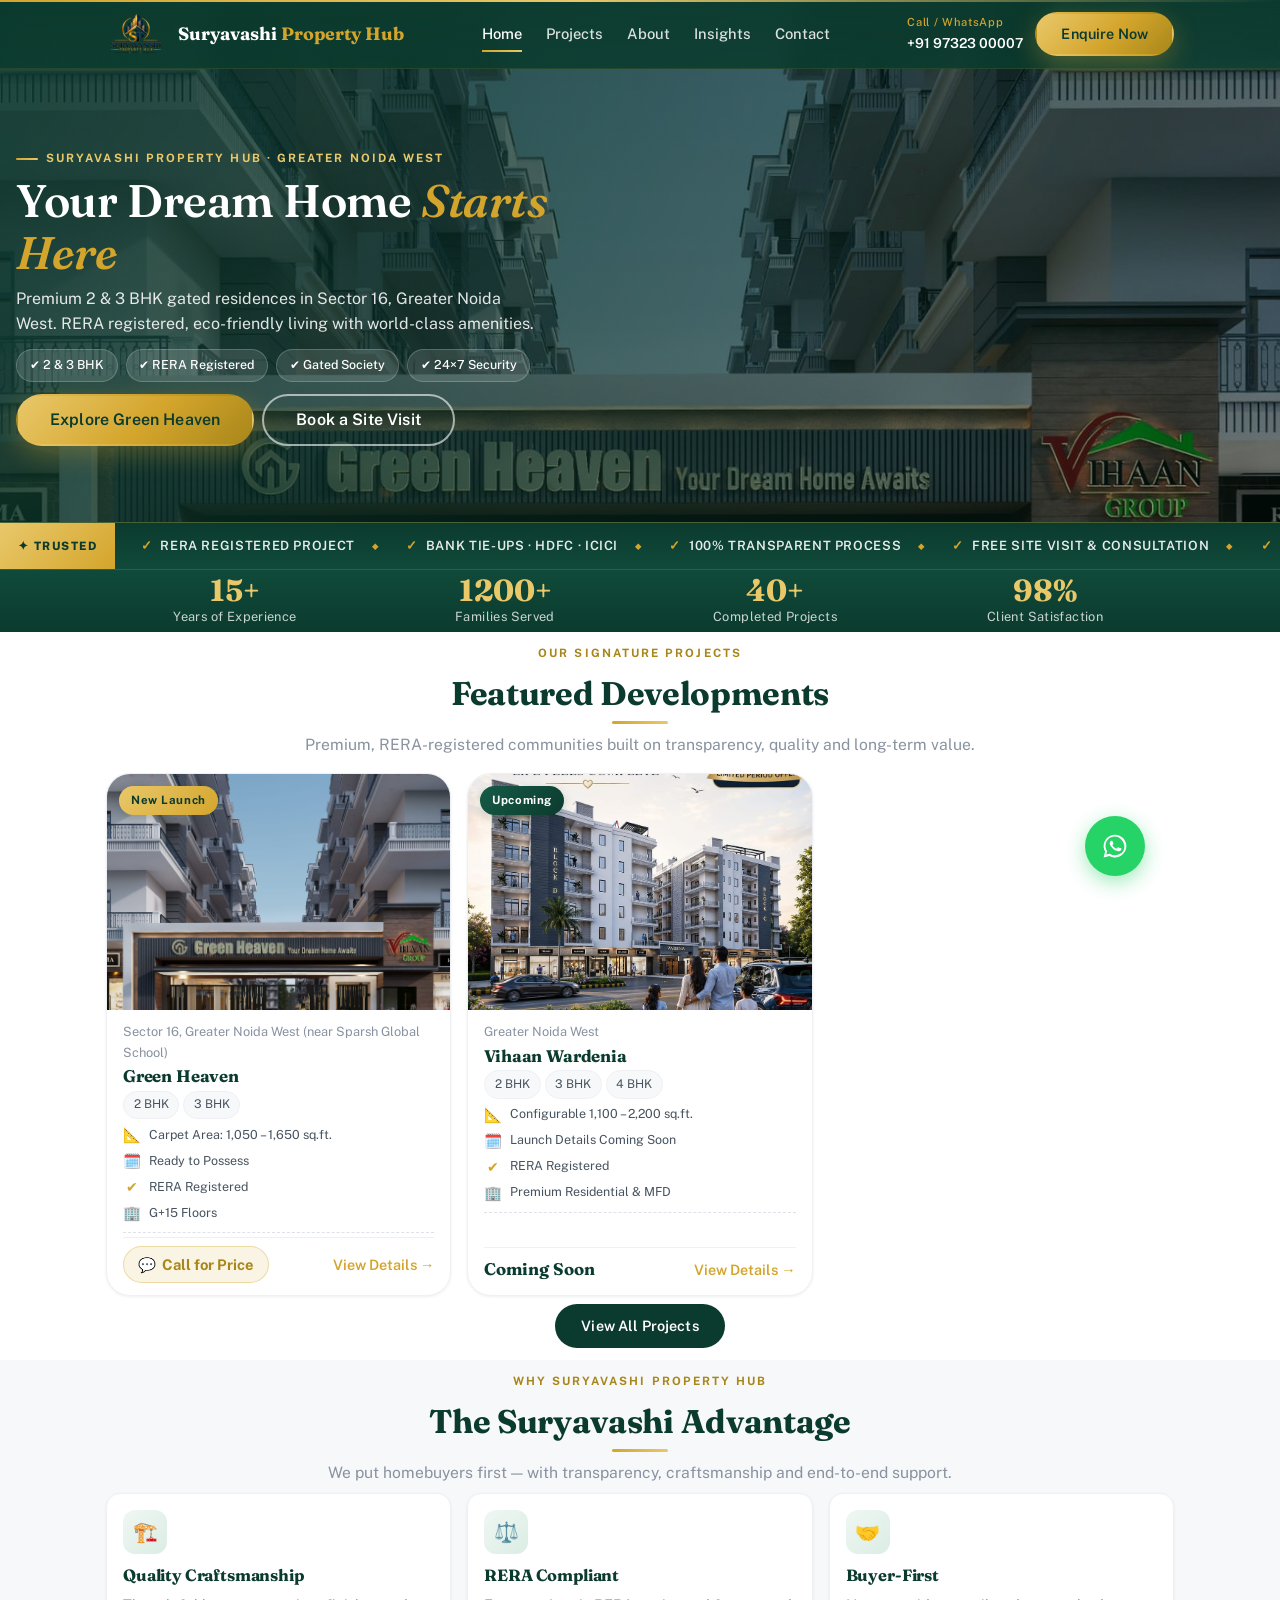
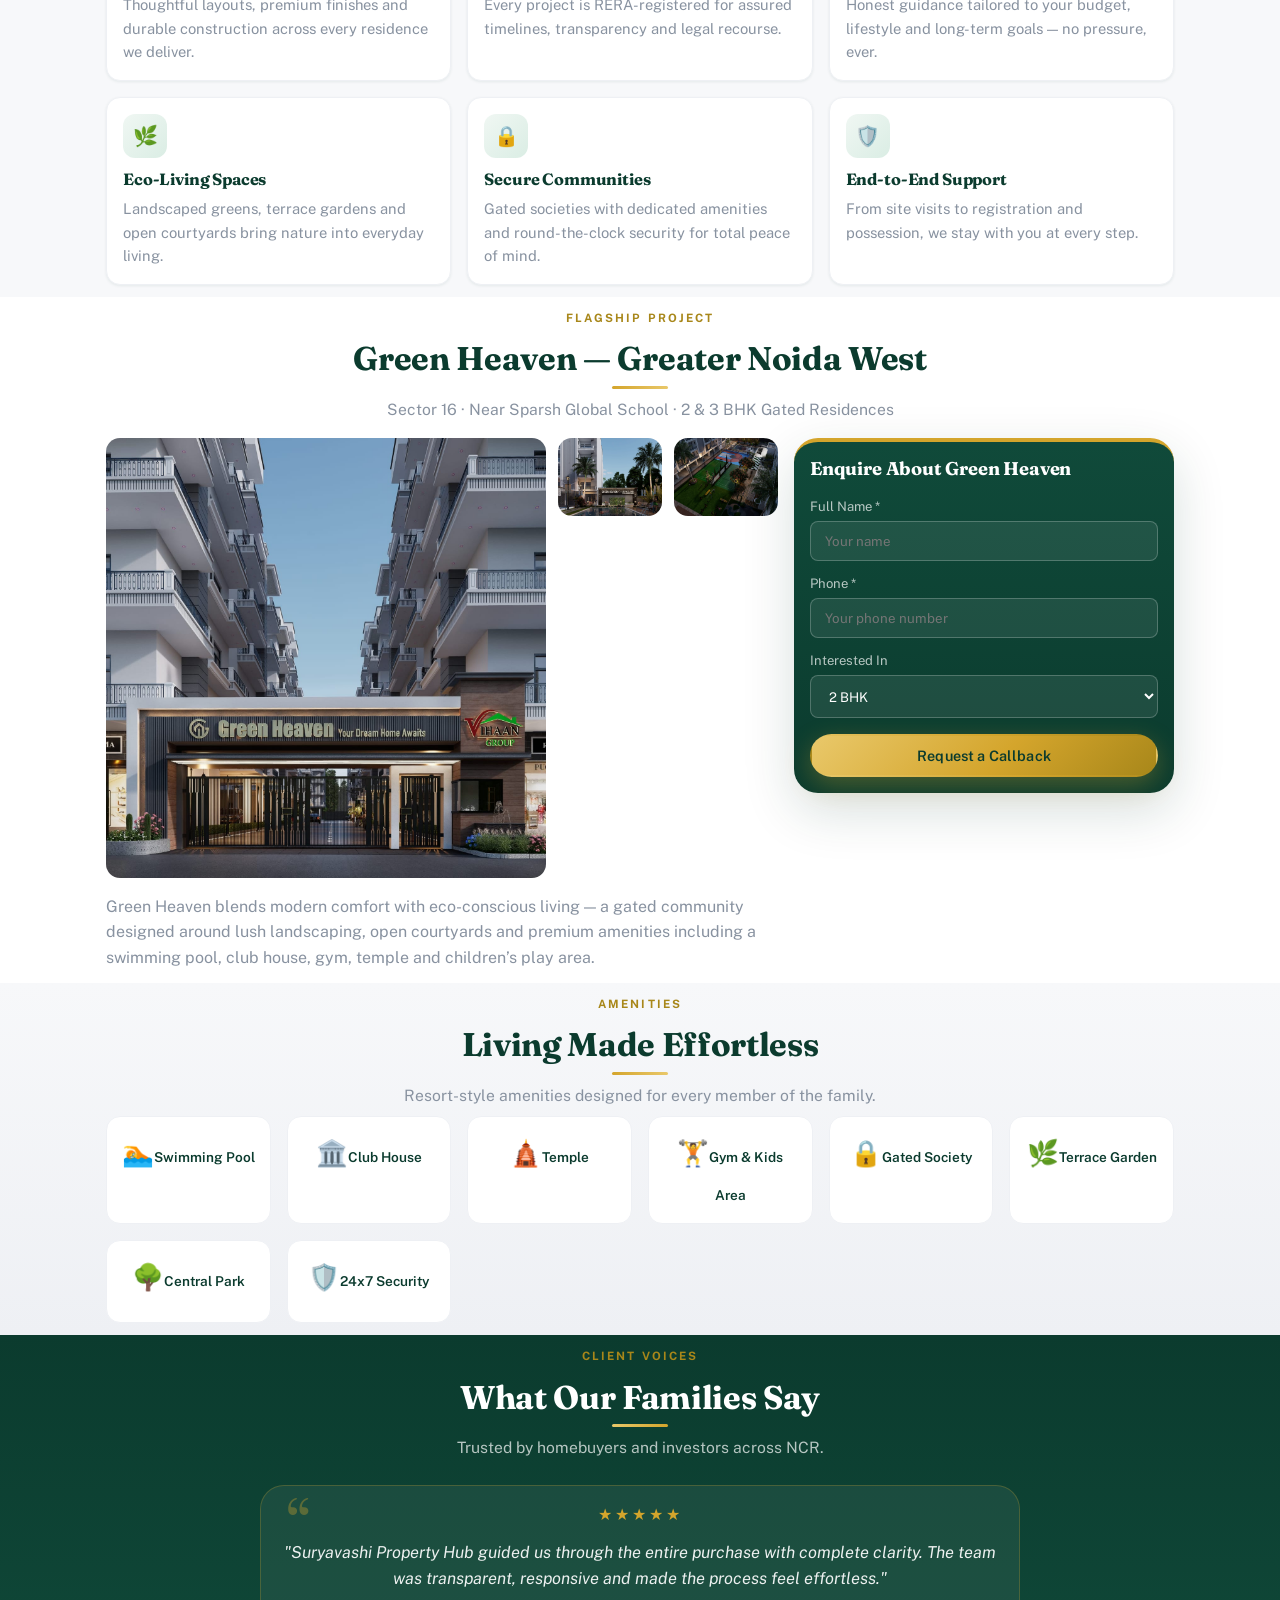
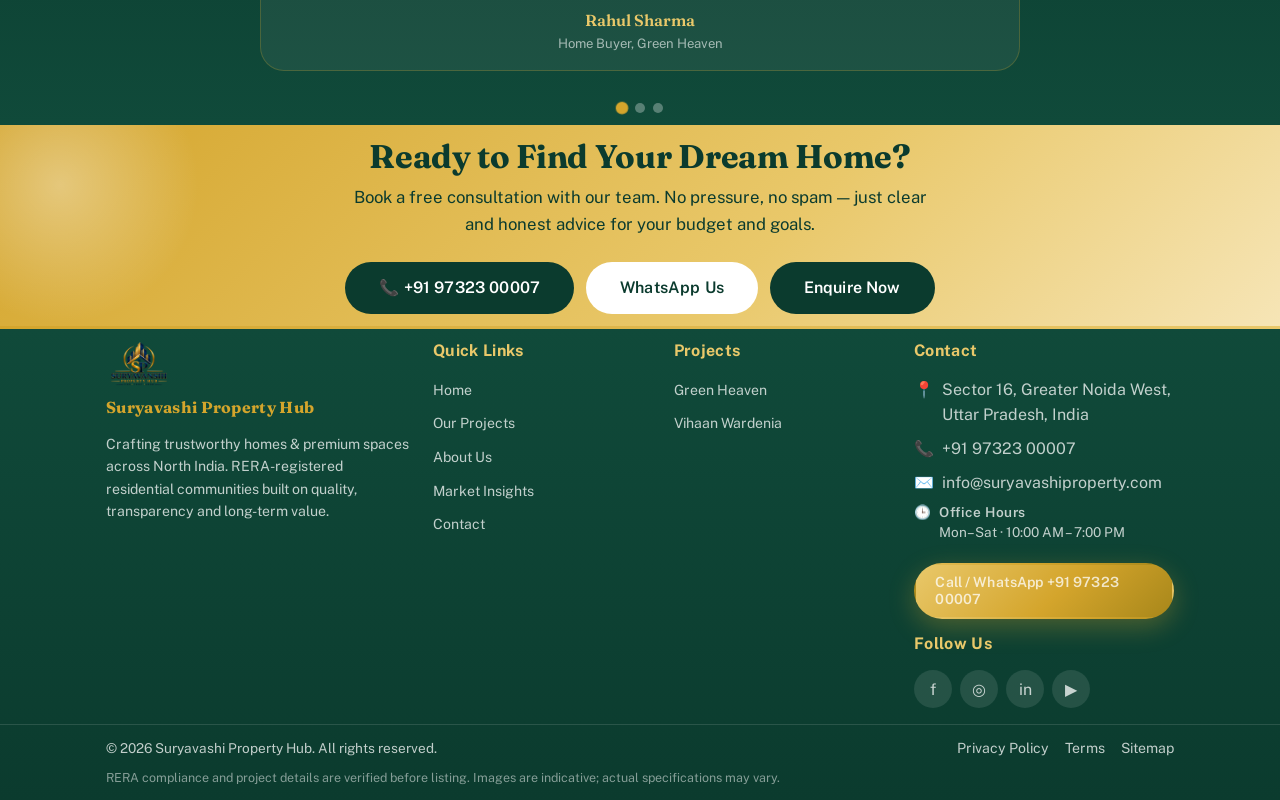
==== index.html @ e03b04a1 "Fix malformed nav/footer hrefs missing closing quotes that collapsed homepage layout (v=30)" ====
<!DOCTYPE html>
<html lang="en">
<head>
  <script>document.documentElement.classList.add("js");</script>
  <meta charset="UTF-8">
  <meta name="viewport" content="width=device-width, initial-scale=1.0">
  <title>Suryavashi Property Hub — Trusted Real Estate Developer | Green Heaven, Greater Noida West</title>
  <meta name="description" content="Suryavashi Property Hub is a trusted real estate developer crafting premium residential communities like Green Heaven in Sector 16, Greater Noida West. RERA registered, gated societies, 2 & 3 BHK homes.">
  <meta property="og:title" content="Suryavashi Property Hub — Trusted Real Estate Developer">
  <meta property="og:description" content="Crafting trustworthy homes & premium spaces. Discover Green Heaven in Greater Noida West.">
  <meta property="og:image" content="images/projects/green-heaven-1.jpg">
  <meta property="og:type" content="website">
  <link rel="preconnect" href="https://fonts.googleapis.com">
  <link rel="preconnect" href="https://fonts.gstatic.com" crossorigin>
  <link href="https://fonts.googleapis.com/css2?family=Fraunces:opsz,wght@9..144,500;9..144,600;9..144,700&family=Public+Sans:wght@400;500;600;700;800&display=swap" rel="stylesheet">
  <link rel="stylesheet" href="css/style.css?v=30">
  <link rel="icon" type="image/png" href="images/vihaan-logo.png?v=30">
  <script type="application/ld+json">
  {
    "@context": "https://schema.org",
    "@type": "RealEstateAgent",
    "name": "Suryavashi Property Hub",
    "url": "https://abdullahalhassan1800-glitch.github.io/suryavashi-property-hub/",
    "logo": "https://abdullahalhassan1800-glitch.github.io/suryavashi-property-hub/images/vihaan-logo.png?v=30",
    "telephone": "+91 97323 00007",
    "email": "info@suryavashiproperty.com",
    "address": {
      "@type": "PostalAddress",
      "streetAddress": "Sector 16, Greater Noida West",
      "addressLocality": "Greater Noida",
      "addressRegion": "Uttar Pradesh",
      "postalCode": "201308",
      "addressCountry": "IN"
    },
    "areaServed": "NCR",
    "description": "Suryavashi Property Hub is a RERA-registered real estate developer crafting premium residential and commercial spaces across Greater Noida West and NCR.",
    "sameAs": []
  }
  </script>
</head>
<body>

  <!-- ===== NAVBAR ===== -->
  <header class="nav" id="nav">
    <div class="container nav-inner">
      <a href="./" class="nav-logo">
        <img src="images/vihaan-logo.png?v=30" alt="Suryavashi Property Hub logo">
        <span class="logo-text">Suryavashi <span>Property Hub</span></span>
      </a>
      <nav class="nav-links">
        <a href="./" class="active">Home</a>
        <a href="projects/">Projects</a>
        <a href="about/">About</a>
        <a href="blog/">Insights</a>
        <a href="contact/">Contact</a>
      </nav>
      <div class="nav-cta">
        <a class="nav-tel" href="tel:+919732300007"><span>Call / WhatsApp</span>+91 97323 00007</a>
        <a class="btn btn-gold" href="contact/">Enquire Now</a>
      </div>
      <button class="hamburger" aria-label="Open menu">☰</button>
    </div>
    <div class="mobile-menu container">
<a href="./">Home</a>
      <a href="projects/">Projects</a>
      <a href="about/">About</a>
      <a href="blog/">Insights</a>
      <a href="contact/">Contact</a>
      <a class="btn btn-gold" href="contact/">Enquire Now</a>
    </div>
  </header>

  <!-- ===== HERO ===== -->
  <section class="hero">
    <div class="hero-media">
      <video id="heroVideo" muted loop playsinline preload="none" poster="images/projects/green-heaven-1.jpg">
        <source src="images/projects/green-heaven-video.mp4" type="video/mp4">
      </video>
    </div>
    <div class="hero-overlay"></div>
    <div class="container hero-content">
      <span class="eyebrow">Suryavashi Property Hub · Greater Noida West</span>
      <h1>Your Dream Home <span class="gold">Starts Here</span></h1>
      <p>Premium 2 &amp; 3 BHK gated residences in Sector 16, Greater Noida West. RERA registered, eco-friendly living with world-class amenities.</p>
      <div class="hero-badges">
        <span class="hero-badge">✔ 2 & 3 BHK</span>
        <span class="hero-badge">✔ RERA Registered</span>
        <span class="hero-badge">✔ Gated Society</span>
        <span class="hero-badge">✔ 24×7 Security</span>
      </div>
      <div class="hero-actions">
        <a class="btn btn-gold btn-lg" href="project-detail/?id=green-heaven">Explore Green Heaven</a>
        <a class="btn btn-outline-light btn-lg" href="contact/">Book a Site Visit</a>
      </div>
    </div>
  </section>

  <!-- ===== TRUST BADGE RUNNING LINE ===== -->
  <div id="trustTicker" class="trust-ticker"></div>

  <!-- ===== STATS ===== -->
  <section class="stats">
    <div class="container">
      <div class="stats-grid">
        <div><div class="stat-num" data-count="15" data-suffix="+">0</div><div class="stat-label">Years of Experience</div></div>
        <div><div class="stat-num" data-count="1200" data-suffix="+">0</div><div class="stat-label">Families Served</div></div>
        <div><div class="stat-num" data-count="40" data-suffix="+">0</div><div class="stat-label">Completed Projects</div></div>
        <div><div class="stat-num" data-count="98" data-suffix="%">0</div><div class="stat-label">Client Satisfaction</div></div>
      </div>
    </div>
  </section>

  <!-- ===== FEATURED PROJECTS ===== -->
  <section class="section-featured">
    <div class="container">
      <div class="section-head">
        <span class="eyebrow">Our Signature Projects</span>
        <h2>Featured Developments</h2>
        <p>Premium, RERA-registered communities built on transparency, quality and long-term value.</p>
      </div>
      <div id="projGridFeatured" class="proj-grid"></div>
      <div class="text-center mt-3">
        <a class="btn btn-navy" href="projects/">View All Projects</a>
      </div>
    </div>
  </section>

  <!-- ===== WHY CHOOSE US ===== -->
  <section class="features">
    <div class="container">
      <div class="section-head">
        <span class="eyebrow">Why Suryavashi Property Hub</span>
        <h2>The Suryavashi Advantage</h2>
        <p>We put homebuyers first — with transparency, craftsmanship and end-to-end support.</p>
      </div>
      <div class="feature-grid">
        <div class="feature-card reveal">
          <div class="feature-icon">🏗️</div>
          <h4>Quality Craftsmanship</h4>
          <p>Thoughtful layouts, premium finishes and durable construction across every residence we deliver.</p>
        </div>
        <div class="feature-card reveal">
          <div class="feature-icon">⚖️</div>
          <h4>RERA Compliant</h4>
          <p>Every project is RERA-registered for assured timelines, transparency and legal recourse.</p>
        </div>
        <div class="feature-card reveal">
          <div class="feature-icon">🤝</div>
          <h4>Buyer-First</h4>
          <p>Honest guidance tailored to your budget, lifestyle and long-term goals — no pressure, ever.</p>
        </div>
        <div class="feature-card reveal">
          <div class="feature-icon">🌿</div>
          <h4>Eco-Living Spaces</h4>
          <p>Landscaped greens, terrace gardens and open courtyards bring nature into everyday living.</p>
        </div>
        <div class="feature-card reveal">
          <div class="feature-icon">🔒</div>
          <h4>Secure Communities</h4>
          <p>Gated societies with dedicated amenities and round-the-clock security for total peace of mind.</p>
        </div>
        <div class="feature-card reveal">
          <div class="feature-icon">🛡️</div>
          <h4>End-to-End Support</h4>
          <p>From site visits to registration and possession, we stay with you at every step.</p>
        </div>
      </div>
    </div>
  </section>

  <!-- ===== FEATURED PROJECT SPOTLIGHT (Green Heaven) ===== -->
  <section>
    <div class="container">
      <div class="section-head">
        <span class="eyebrow">Flagship Project</span>
        <h2>Green Heaven — Greater Noida West</h2>
        <p>Sector 16 · Near Sparsh Global School · 2 &amp; 3 BHK Gated Residences</p>
      </div>
      <div class="pd-layout">
        <div>
          <div id="ghSpotlight" class="pd-gallery" style="margin-bottom: var(--sp-4);">
            <div class="pd-main"><img id="ghMain" src="images/projects/green-heaven-1.jpg" alt="Green Heaven exterior"></div>
            <div class="pd-thumbs">
              <div class="pd-thumb"><img src="images/projects/green-heaven-2.jpg" alt="Green Heaven view 2"></div>
              <div class="pd-thumb"><img src="images/projects/green-heaven-4.jpg" alt="Green Heaven view 3"></div>
            </div>
          </div>
          <p style="color:var(--grey-500);">Green Heaven blends modern comfort with eco-conscious living — a gated community designed around lush landscaping, open courtyards and premium amenities including a swimming pool, club house, gym, temple and children’s play area.</p>
        </div>
        <aside class="sidebar">
          <div class="enq-card">
            <h3>Enquire About Green Heaven</h3>
            <form id="enqForm" data-wa="1">
              <label>Full Name *</label>
              <input id="enqName" type="text" placeholder="Your name" required>
              <label>Phone *</label>
              <input id="enqPhone" type="tel" placeholder="Your phone number" required>
              <label>Interested In</label>
              <select>
                <option>2 BHK</option>
                <option>3 BHK</option>
                <option>General Enquiry</option>
              </select>
              <div id="enqMsg" class="form-msg"></div>
              <button class="btn btn-gold" type="submit">Request a Callback</button>
            </form>
          </div>
        </aside>
      </div>
    </div>
  </section>

  <!-- ===== AMENITIES STRIP ===== -->
  <section class="bg-grey">
    <div class="container">
      <div class="section-head">
        <span class="eyebrow">Amenities</span>
        <h2>Living Made Effortless</h2>
        <p>Resort-style amenities designed for every member of the family.</p>
      </div>
      <div id="homeAmenities" class="amenity-grid"></div>
    </div>
  </section>

  <!-- ===== TESTIMONIALS ===== -->
  <section class="testimonials">
    <div class="container">
      <div class="section-head">
        <span class="eyebrow">Client Voices</span>
        <h2>What Our Families Say</h2>
        <p>Trusted by homebuyers and investors across NCR.</p>
      </div>
      <div class="t-track">
        <div class="t-slide" id="tTrack"></div>
      </div>
      <div class="t-nav" id="tDots"></div>
    </div>
  </section>

  <!-- ===== CTA BAND ===== -->
  <section class="cta-band">
    <div class="container">
      <h2>Ready to Find Your Dream Home?</h2>
      <p>Book a free consultation with our team. No pressure, no spam — just clear and honest advice for your budget and goals.</p>
      <div class="cta-actions">
        <a class="btn btn-navy-cta btn-lg" href="tel:+919732300007">📞 +91 97323 00007</a>
        <a class="btn btn-white-cta btn-lg" href="https://wa.me/919732300007" target="_blank" rel="noopener">WhatsApp Us</a>
        <a class="btn btn-navy-cta btn-lg" href="contact/">Enquire Now</a>
      </div>
    </div>
  </section>

  <!-- ===== FOOTER ===== -->
  <footer class="footer">
    <div class="container footer-grid">
      <div class="footer-about">
        <div class="footer-logo"><img src="images/vihaan-logo.png?v=30" alt="Suryavashi Property Hub logo"></div>
        <h4 style="color:var(--gold); font-family:var(--font-serif);">Suryavashi Property Hub</h4>
        <p>Crafting trustworthy homes &amp; premium spaces across North India. RERA-registered residential communities built on quality, transparency and long-term value.</p>
      </div>
      <div>
        <h4>Quick Links</h4>
        <ul>
          <li><a href="./">Home</a></li>
          <li><a href="projects/">Our Projects</a></li>
          <li><a href="about/">About Us</a></li>
          <li><a href="blog/">Market Insights</a></li>
          <li><a href="contact/">Contact</a></li>
        </ul>
      </div>
      <div>
        <h4>Projects</h4>
        <ul>
          <li><a href="project-detail/?id=green-heaven">Green Heaven</a></li>
          <li><a href="project-detail/?id=vihaan-wardenia">Vihaan Wardenia</a></li>
        </ul>
      </div>
      <div>
        <h4>Contact</h4>
        <ul class="footer-contact">
          <li><span class="ic">📍</span> <span>Sector 16, Greater Noida West, Uttar Pradesh, India</span></li>
          <li><span class="ic">📞</span> <span>+91 97323 00007</span></li>
          <li><span class="ic">✉️</span> <span>info@suryavashiproperty.com</span></li>
          <li class="footer-hours"><span class="ic">🕒</span> <span><strong>Office Hours</strong>Mon–Sat · 10:00 AM – 7:00 PM</span></li>
        </ul>
        <a class="btn btn-gold ft-call" href="tel:+919732300007">Call / WhatsApp +91 97323 00007</a>
        <h4 class="footer-follow">Follow Us</h4>
        <div class="socials">
          <a href="#" aria-label="Facebook">f</a>
          <a href="#" aria-label="Instagram">◎</a>
          <a href="#" aria-label="LinkedIn">in</a>
          <a href="#" aria-label="YouTube">▶</a>
        </div>
      </div>
    </div>
    <div class="footer-bottom">
      <div class="container footer-bottom-inner">
        <span>© 2026 Suryavashi Property Hub. All rights reserved.</span>
        <div class="footer-bottom-links">
          <a href="#">Privacy Policy</a>
          <a href="#">Terms</a>
          <a href="#">Sitemap</a>
        </div>
      </div>
      <div class="container footer-rera">RERA compliance and project details are verified before listing. Images are indicative; actual specifications may vary.</div>
    </div>
  </footer>

  <!-- Lightbox -->
  <div class="lightbox" id="lightbox"></div>

  <script src="js/data.js?v=30"></script>
  <script>
    /* Render amenities on home */
    (function () {
      var wrap = document.getElementById("homeAmenities");
      if (wrap) {
        var h = "";
        VIHAAN.amenities.forEach(function (a) {
          h += '<div class="amenity"><div class="ic">' + a.icon + '</div><span>' + a.name + "</span></div>";
        });
        wrap.innerHTML = h;
      }
      /* Testimonials */
      var track = document.getElementById("tTrack");
      var dots = document.getElementById("tDots");
      if (track && dots) {
        var t = "";
        VIHAAN.testimonials.forEach(function (x) {
          t += '<div class="t-card"><div class="t-inner"><div class="t-stars">★★★★★</div><blockquote>"' + x.quote + '"</blockquote><div class="t-author">' + x.author + '</div><div class="t-role">' + x.role + "</div></div></div>";
        });
        track.innerHTML = t;
        var d = "";
        VIHAAN.testimonials.forEach(function (_, i) {
          d += '<button class="t-dot' + (i === 0 ? " active" : "") + '" aria-label="Testimonial ' + (i + 1) + '"></button>';
        });
        dots.innerHTML = d;
      }
      /* Green Heaven spotlight thumbnails -> swap main */
      (function () {
        var main = document.getElementById("ghMain");
        var thumbs = document.querySelectorAll("#ghSpotlight .pd-thumb");
        thumbs.forEach(function (th, i) {
          th.addEventListener("click", function () {
            main.src = "images/projects/green-heaven-" + [2,4][i] + ".jpg";
          });
        });
      })();
    })();
  </script>
  <script src="js/main.js?v=30"></script>
</body>
</html>
---- css/style.css ----
/* ==========================================================================
   VIHAAN GROUP — Luxury Real Estate Website
   Design System: Gold #D4A52C / Deep Emerald #0B3B2E / White #FFFFFF
   ========================================================================== */

:root {
  /* Brand colors */
  --gold: #D4A52C;
  --gold-dark: #a8871a;
  --gold-light: #e9c86a;
  --gold-soft: #f6e5b6;
  --navy: #0B3B2E;
  --navy-800: #104A3A;
  --navy-700: #165B47;
  --navy-600: #1D6D55;
  --navy-100: #DAEDE4;
  --navy-50: #F0F7F3;
  --white: #FFFFFF;
  --grey-50: #f7f8fa;
  --grey-100: #eef0f4;
  --grey-200: #dde1e8;
  --grey-500: #8892a0;
  --grey-700: #46535f;
  --text: #19241F;

  /* Typography */
  --font-serif: "Fraunces", "Playfair Display", Georgia, serif;
  --font-sans: "Public Sans", -apple-system, BlinkMacSystemFont, "Segoe UI", sans-serif;

  /* Spacing */
  --sp-1: 0.25rem;
  --sp-2: 0.5rem;
  --sp-3: 0.75rem;
  --sp-4: 1rem;
  --sp-5: 1.5rem;
  --sp-6: 2rem;
  --sp-7: 3rem;
  --sp-8: 4rem;
  --sp-9: 6rem;

  /* Effects */
  --shadow-sm: 0 1px 3px rgba(11, 59, 46, 0.08);
  --shadow-md: 0 8px 28px rgba(11, 59, 46, 0.10);
  --shadow-lg: 0 18px 52px rgba(11, 59, 46, 0.16);
  --shadow-gold: 0 8px 26px rgba(212, 165, 44, 0.32);
  --radius: 14px;
  --radius-lg: 24px;
  --maxw: 1100px;

  --nav-h: 68px;
}

/* ============================ RESET ============================ */
*, *::before, *::after { box-sizing: border-box; margin: 0; padding: 0; }
html { scroll-behavior: smooth; -webkit-text-size-adjust: 100%; }body {
  font-family: var(--font-sans);
  color: var(--text);
  background: var(--white);
  line-height: 1.6;
  overflow-x: hidden;
}
img { max-width: 100%; display: block; }
a { color: inherit; text-decoration: none; }
ul { list-style: none; }
button { font-family: inherit; cursor: pointer; }

/* Page-load fade: soft cinematic entrance */
@keyframes pageFade { from { opacity: 0; } to { opacity: 1; } }
body { animation: pageFade 0.6s ease both; }
@media (prefers-reduced-motion: reduce) { body { animation: none; } }

.container { width: 100%; max-width: var(--maxw); margin-inline: auto; padding-inline: var(--sp-4); }
section { padding-block: var(--sp-3); }

h1, h2, h3, h4 {
  font-family: var(--font-serif);
  color: var(--navy);
  line-height: 1.18;
  font-weight: 700;
  letter-spacing: -0.01em;
}
h1 { font-size: clamp(1.9rem, 4.2vw, 2.8rem); }
h2 { font-size: clamp(1.45rem, 3vw, 2.05rem); }
h3 { font-size: 1.15rem; }
h4 { font-size: 1.02rem; }

.eyebrow {
  display: inline-block;
  color: var(--gold-dark);
  font-size: 0.72rem;
  font-weight: 700;
  letter-spacing: 0.18em;
  text-transform: uppercase;
  margin-bottom: var(--sp-3);
  position: relative;
}
.eyebrow::before {
  content: "";
  display: inline-block;
  width: 22px; height: 2px;
  background: linear-gradient(90deg, var(--gold), var(--gold-light));
  margin-right: 8px; vertical-align: middle;
  border-radius: 2px;
}
.section-head { text-align: center; max-width: 720px; margin: 0 auto var(--sp-2); }
.section-head .eyebrow { display: block; padding: 0; }
.section-head .eyebrow::before { display: none; }
.section-head h2 { position: relative; display: block; }
.section-head h2::after {
  content: "";
  display: block; width: 56px; height: 3px; margin: 8px auto 0;
  background: linear-gradient(90deg, var(--gold), var(--gold-light));
  border-radius: 3px;
}
.section-head p { color: var(--grey-500); margin-top: var(--sp-2); font-size: 0.98rem; }

/* ============================ BUTTONS ============================ */
.btn {
  display: inline-flex;
  align-items: center;
  justify-content: center;
  gap: var(--sp-2);
  padding: 0.7rem 1.5rem;
  border-radius: 999px;
  font-weight: 600;
  font-size: 0.9rem;
  border: 2px solid transparent;
  transition: all 0.3s cubic-bezier(0.22, 1, 0.36, 1);
  line-height: 1.2;
  letter-spacing: 0.01em;
}
.btn-gold {
  background: linear-gradient(135deg, var(--gold-light) 0%, var(--gold) 55%, var(--gold-dark) 100%);
  color: var(--navy);
  box-shadow: var(--shadow-gold);
}
.btn-gold:hover { filter: brightness(1.04); transform: translateY(-2px); box-shadow: 0 12px 30px rgba(212, 165, 44, 0.42); }
.btn-navy { background: var(--navy); color: var(--white); }
.btn-navy:hover { background: var(--navy-700); transform: translateY(-2px); }
.btn-outline { background: transparent; color: var(--navy); border-color: var(--navy); }
.btn-outline:hover { background: var(--navy); color: var(--white); }
.btn-outline-light { background: transparent; color: var(--white); border-color: rgba(255,255,255,0.6); }
.btn-outline-light:hover { background: var(--white); color: var(--navy); }
.btn-lg { padding: 0.9rem 2rem; font-size: 1rem; }

/* ============================ NAVBAR ============================ */
.nav {
  position: fixed;
  top: 0; left: 0; right: 0;
  z-index: 100;
  background: linear-gradient(180deg, rgba(11, 59, 46, 0.94) 0%, rgba(11, 59, 46, 0.88) 100%);
  backdrop-filter: blur(12px);
  border-bottom: 1px solid rgba(212, 165, 44, 0.12);
  transition: box-shadow 0.3s, background 0.3s;
}
.nav.scrolled { box-shadow: var(--shadow-md); background: rgba(11, 59, 46, 0.97); border-bottom-color: rgba(212, 165, 44, 0.25); }
.nav::before {
  content: ""; position: absolute; top: 0; left: 0; right: 0; height: 2px; z-index: 1;
  background: linear-gradient(90deg, var(--gold) 0%, var(--gold-light) 45%, rgba(212, 165, 44, 0) 100%);
}
.nav.scrolled .nav-inner { height: 60px; }
.nav.scrolled .nav-logo img { height: 33px; }
.nav-inner {
  height: var(--nav-h);
  display: flex;
  align-items: center;
  justify-content: space-between;
  gap: var(--sp-4);
  transition: height 0.3s ease;
}
.nav-logo { display: flex; align-items: center; gap: var(--sp-3); }
.nav-logo img { height: 40px; width: auto; transition: height 0.3s ease; }
.nav-logo .logo-text { color: var(--white); font-family: var(--font-serif); font-size: 1.12rem; font-weight: 700; }
.nav-logo .logo-text span { color: var(--gold); }

.nav-links { display: flex; align-items: center; gap: var(--sp-5); }
.nav-links a { color: rgba(255,255,255,0.85); font-weight: 500; font-size: 0.92rem; position: relative; padding-block: 4px; }
.nav-links a::after {
  content: ""; position: absolute; left: 0; bottom: -2px; width: 0; height: 2px;
  background: linear-gradient(90deg, var(--gold), var(--gold-light)); transition: width 0.25s ease;
}
.nav-links a:hover, .nav-links a.active { color: var(--white); }
.nav-links a:hover::after, .nav-links a.active::after { width: 100%; }
.nav-cta { display: flex; align-items: center; gap: var(--sp-3); }
.nav-tel { color: var(--white); font-weight: 600; font-size: 0.86rem; }
.nav-tel span { display: block; font-size: 0.7rem; color: var(--gold); font-weight: 500; letter-spacing: 0.06em; }

.hamburger { display: none; background: none; border: none; color: var(--white); font-size: 1.6rem; line-height: 1; }
.mobile-menu {
  display: none; flex-direction: column; gap: var(--sp-2);
  background: var(--navy); padding: var(--sp-4); border-top: 1px solid rgba(255,255,255,0.1);
}
.mobile-menu a { color: var(--white); padding-block: var(--sp-3); border-bottom: 1px solid rgba(255,255,255,0.08); }
.mobile-menu.open { display: flex; animation: menuSlide 0.32s cubic-bezier(0.22, 1, 0.36, 1) both; }
@keyframes menuSlide { from { opacity: 0; transform: translateY(-10px); } to { opacity: 1; transform: none; } }

/* ============================ HERO ============================ */
.hero {
  position: relative;
  min-height: 58vh;
  display: flex;
  align-items: center;
  padding-block: calc(var(--nav-h) + var(--sp-2)) var(--sp-2);
  overflow: hidden;
  color: var(--white);
}
.hero-media { position: absolute; inset: 0; z-index: 0; }
.hero-media img, .hero-media video {
  width: 100%; height: 100%; object-fit: cover;
  animation: kenBurns 26s ease-in-out infinite alternate;
  filter: brightness(0.66) saturate(1.1) contrast(1.04);
  will-change: transform, filter;
}
@keyframes kenBurns {
  from { transform: scale(1.02) translate(0, 0); }
  to   { transform: scale(1.12) translate(1.5%, -1.5%); }
}
@media (prefers-reduced-motion: reduce) {
  .hero-media img, .hero-media video { animation: none; }
}
.hero-overlay { position: absolute; inset: 0; background: linear-gradient(112deg, rgba(11,59,46,0.78) 5%, rgba(11,59,46,0.48) 48%, rgba(11,59,46,0.16) 100%); z-index: 1; }
.hero-content { position: relative; z-index: 2; max-width: 600px; margin-inline: 0; }
.hero .eyebrow { color: var(--gold-light); margin-bottom: var(--sp-2); }
.hero h1 { color: var(--white); margin-bottom: var(--sp-2); font-size: clamp(1.9rem, 4.2vw, 2.85rem); font-weight: 600; letter-spacing: -0.01em; line-height: 1.12; }
.hero h1 .gold { color: var(--gold); font-style: italic; }

/* CDANA-style masked word reveal for the hero headline */
.hero h1 .w { display: inline-block; overflow: hidden; vertical-align: top; padding-bottom: 0.12em; margin-bottom: -0.12em; margin-right: 0.22em; }
.js.js-reveal .hero h1 .wi { display: inline-block; transform: translateY(115%); }
.js.js-reveal .hero-content.hero-in h1 .wi { animation: heroWordUp 0.7s cubic-bezier(0.22, 1, 0.36, 1) both; }
@keyframes heroWordUp { to { transform: none; } }
@media (prefers-reduced-motion: reduce) { .js.js-reveal .hero h1 .wi { transform: none; animation: none; } }
.hero p { color: rgba(255,255,255,0.88); font-size: 1rem; max-width: 520px; margin-bottom: var(--sp-3); }
.hero-badges { display: flex; flex-wrap: wrap; gap: var(--sp-2); margin-bottom: var(--sp-3); }
.hero-badge {
  display: inline-flex; align-items: center; gap: var(--sp-2);
  background: rgba(255,255,255,0.12); border: 1px solid rgba(255,255,255,0.2);
  padding: 0.35rem 0.8rem; border-radius: 999px; font-size: 0.78rem; font-weight: 500;
}
.hero-actions { display: flex; flex-wrap: wrap; gap: var(--sp-2); }

/* ============================ STATS ============================ */
.stats { background: linear-gradient(180deg, var(--navy-800) 0%, var(--navy) 100%); color: var(--white); padding-block: var(--sp-1); }
.stats-grid { display: grid; grid-template-columns: repeat(4, 1fr); gap: var(--sp-3); text-align: center; }
.stat-num { font-family: var(--font-serif); font-size: clamp(1.45rem, 2.6vw, 1.9rem); color: var(--gold-light); font-weight: 700; line-height: 1.1; }
.stat-label { color: rgba(255,255,255,0.78); margin-top: 0; font-size: 0.8rem; letter-spacing: 0.03em; }

/* ============================ TRUST TICKER ============================ */
.trust-ticker {
  background: linear-gradient(180deg, var(--navy) 0%, var(--navy-800) 100%);
  border-block: 1px solid rgba(212, 165, 44, 0.28);
  overflow: hidden;
}
.tt-strip { display: flex; align-items: stretch; height: 46px; }
.tt-label {
  display: inline-flex; align-items: center; gap: 6px;
  background: linear-gradient(135deg, var(--gold-light), var(--gold));
  color: var(--navy); font-size: 0.72rem; font-weight: 800;
  letter-spacing: 0.13em; padding: 0 1.1rem; white-space: nowrap; flex: none;
}
.tt-viewport { flex: 1; overflow: hidden; display: flex; align-items: center; }
.tt-track { display: inline-flex; width: max-content; animation: ttScroll 30s linear infinite; will-change: transform; }
.tt-group { display: inline-flex; }
@keyframes ttScroll { from { transform: translateX(0); } to { transform: translateX(-50%); } }
.trust-ticker:hover .tt-track { animation-play-state: paused; }
.tt-item {
  display: inline-flex; align-items: center; gap: 8px;
  color: rgba(255,255,255,0.9); font-size: 0.8rem; font-weight: 600;
  letter-spacing: 0.05em; text-transform: uppercase;
  padding: 0 1.6rem; white-space: nowrap; position: relative;
}
.tt-item::after {
  content: "◆"; position: absolute; right: 0.3em; color: var(--gold); font-size: 0.5rem;
}
.tt-ic { color: var(--gold); font-weight: 800; }
@media (max-width: 560px) {
  .tt-label { padding: 0 0.8rem; font-size: 0.66rem; }
  .tt-item { padding: 0 1.05rem; font-size: 0.74rem; }
}
@media (prefers-reduced-motion: reduce) {
  .trust-ticker .tt-track { animation: none; }
}

/* ============================ CARDS / PROJECT ============================ */
.proj-grid { display: grid; grid-template-columns: repeat(auto-fill, minmax(280px, 1fr)); gap: var(--sp-5); }
.proj-card {
  background: var(--white); border-radius: var(--radius-lg); overflow: hidden;
  box-shadow: var(--shadow-sm); border: 1px solid var(--grey-100);
  transition: transform 0.4s cubic-bezier(0.22, 1, 0.36, 1), box-shadow 0.4s cubic-bezier(0.22, 1, 0.36, 1), border-color 0.4s ease;
  display: flex; flex-direction: column; position: relative;
}
.proj-card::before {
  content: ""; position: absolute; top: 0; left: 0; right: 0; height: 3px; z-index: 2;
  background: linear-gradient(90deg, var(--gold), var(--gold-light));
  opacity: 0; transition: opacity 0.35s ease; transform: scaleX(0); transform-origin: left;
}
.proj-card:hover::before { opacity: 1; transform: scaleX(1); }
.proj-card:hover { transform: translateY(-10px); box-shadow: var(--shadow-lg); border-color: rgba(212, 165, 44, 0.35); }
.proj-media { position: relative; aspect-ratio: 16 / 11; overflow: hidden; }
.proj-media img { width: 100%; height: 100%; object-fit: cover; transition: transform 0.55s cubic-bezier(0.22, 1, 0.36, 1), filter 0.4s ease; }
.proj-card:hover .proj-media img { transform: scale(1.07); filter: brightness(0.84) saturate(1.05); }
.proj-media::after {
  content: ""; position: absolute; inset: 0;
  background: linear-gradient(to top, rgba(11,59,46,0.30), transparent 45%);
  opacity: 0; transition: opacity 0.3s ease;
}
.proj-card:hover .proj-media::after { opacity: 1; }
.proj-tag {
  position: absolute; top: var(--sp-3); left: var(--sp-3);
  background: linear-gradient(135deg, var(--gold-light), var(--gold)); color: var(--navy); font-size: 0.72rem; font-weight: 700;
  padding: 0.32rem 0.75rem; border-radius: 999px; letter-spacing: 0.05em; box-shadow: 0 3px 10px rgba(11,59,46,0.18);
}
.proj-tag.tag-navy { background: linear-gradient(135deg, var(--navy-700), var(--navy)); color: var(--white); }
.proj-body { padding: var(--sp-4); display: flex; flex-direction: column; flex: 1; }
.proj-loc { color: var(--grey-500); font-size: 0.8rem; margin-bottom: var(--sp-2); }
.proj-body h3 { margin-bottom: var(--sp-3); }
.proj-config { display: flex; flex-wrap: wrap; gap: var(--sp-2); margin-bottom: var(--sp-3); }
.chip { background: var(--grey-50); border: 1px solid var(--grey-100); border-radius: 999px; padding: 0.22rem 0.6rem; font-size: 0.75rem; color: var(--grey-700); }
.proj-foot { margin-top: auto; display: flex; align-items: center; justify-content: space-between; border-top: 1px solid var(--grey-100); padding-top: var(--sp-3); }
.proj-price { font-family: var(--font-serif); color: var(--navy); font-weight: 700; font-size: 1.05rem; }
.proj-price small { display: block; font-family: var(--font-sans); font-size: 0.75rem; color: var(--grey-500); font-weight: 500; }
.proj-price-call {
  display: inline-flex; align-items: center; gap: 6px;
  font-family: var(--font-sans); font-size: 0.92rem; font-weight: 700;
  color: var(--gold-dark); background: rgba(212, 165, 44, 0.12);
  border: 1px solid rgba(212, 165, 44, 0.35); border-radius: 999px;
  padding: 0.35rem 0.9rem; transition: background 0.25s, border-color 0.25s, color 0.25s;
}
.proj-price-call:hover { background: var(--gold); color: var(--navy); border-color: var(--gold); }
.proj-price-call .pd-ic { font-size: 0.9rem; min-width: auto; }
.link-arrow {
  display: inline-block; color: var(--gold); font-weight: 600; font-size: 0.9rem;
  transition: transform 0.3s cubic-bezier(0.22, 1, 0.36, 1), color 0.25s ease;
}
.link-arrow:hover { color: var(--gold-dark); }
.proj-card:hover .link-arrow, .blog-card:hover .link-arrow { transform: translateX(4px); }

/* Project card details row */
.proj-details {
  margin-bottom: var(--sp-3);
  padding-bottom: var(--sp-3);
  border-bottom: 1px dashed var(--grey-200);
  display: flex; flex-direction: column; gap: 6px;
}
.pd-item { display: flex; align-items: center; gap: var(--sp-2); font-size: 0.78rem; color: var(--grey-700); }
.pd-item .pd-ic { color: var(--gold); font-size: 0.9rem; min-width: 18px; text-align: center; }

/* ============================ FEATURES ============================ */
.features { background: var(--grey-50); }

/* Featured projects: tighten gap below the grid/button */
.section-featured { padding-block: var(--sp-3); }
.section-featured .mt-3 { margin-top: var(--sp-2); }

/* Compact project cards in the featured/home section */
.section-featured .proj-grid { gap: var(--sp-4); }
.section-featured .proj-card .proj-body { padding: var(--sp-3) var(--sp-4); }
.section-featured .proj-card .proj-body h3 { margin-bottom: var(--sp-1); font-size: 1.05rem; }
.section-featured .proj-config { margin-bottom: var(--sp-1); gap: var(--sp-1); }
.section-featured .proj-foot { padding-top: var(--sp-2); }
.section-featured .proj-loc { font-size: 0.8rem; margin-bottom: var(--sp-1); }
.section-featured .proj-details { gap: 3px; margin-bottom: var(--sp-1); padding-bottom: var(--sp-2); }
.section-featured .pd-item { font-size: 0.78rem; }
.section-featured .section-head { margin-bottom: var(--sp-4); }
.section-featured .section-head p { margin-top: var(--sp-2); }
.feature-grid { display: grid; grid-template-columns: repeat(auto-fill, minmax(280px, 1fr)); gap: var(--sp-4); }
.feature-card {
  background: var(--white); padding: var(--sp-4); border-radius: var(--radius);
  border: 1px solid var(--grey-100); box-shadow: var(--shadow-sm); position: relative;
  transition: transform 0.35s cubic-bezier(0.22, 1, 0.36, 1), box-shadow 0.35s cubic-bezier(0.22, 1, 0.36, 1);
}
.feature-card::before {
  content: ""; position: absolute; top: 0; left: 0; right: 0; height: 3px; z-index: 2;
  background: linear-gradient(90deg, var(--gold), var(--gold-light));
  opacity: 0; transform: scaleX(0); transform-origin: left; transition: opacity 0.35s ease, transform 0.4s cubic-bezier(0.22, 1, 0.36, 1);
}
.feature-card:hover::before { opacity: 1; transform: scaleX(1); }
.feature-card:hover { transform: translateY(-6px); box-shadow: var(--shadow-md); border-color: rgba(212, 165, 44, 0.3); }
.feature-icon {
  width: 44px; height: 44px; border-radius: 12px; display: flex; align-items: center; justify-content: center;
  background: linear-gradient(135deg, var(--navy-50), var(--navy-100)); color: var(--gold-dark); font-size: 1.25rem; margin-bottom: var(--sp-3);
  transition: transform 0.3s cubic-bezier(0.22, 1, 0.36, 1), background 0.3s ease;
}
.feature-card:hover .feature-icon { transform: translateY(-3px) scale(1.06); background: linear-gradient(135deg, var(--navy-100), var(--navy-200)); }
.feature-card h4 { margin-bottom: var(--sp-2); }
.feature-card p { color: var(--grey-500); font-size: 0.92rem; }

/* ============================ AMENITIES ============================ */
.amenity-grid { display: grid; grid-template-columns: repeat(auto-fit, minmax(150px, 1fr)); gap: var(--sp-4); }
.amenity {
  text-align: center; padding: var(--sp-4) var(--sp-3); background: var(--white);
  border: 1px solid var(--grey-100); border-radius: var(--radius);
  transition: border-color 0.3s ease, transform 0.35s cubic-bezier(0.22, 1, 0.36, 1), box-shadow 0.35s cubic-bezier(0.22, 1, 0.36, 1);
}
.amenity:hover { border-color: var(--gold); transform: translateY(-5px); box-shadow: var(--shadow-md); }
.amenity .ic { display: inline-block; font-size: 1.6rem; color: var(--gold); margin-bottom: var(--sp-2); transition: transform 0.3s cubic-bezier(0.22, 1, 0.36, 1); }
.amenity:hover .ic { transform: translateY(-3px) scale(1.12); }
.amenity span { font-size: 0.85rem; font-weight: 600; color: var(--navy); }

/* Amenity gallery */
.amenity-gallery { display: grid; grid-template-columns: repeat(auto-fill, minmax(240px, 1fr)); gap: var(--sp-4); }
.amenity-fig {
  margin: 0; border-radius: var(--radius); overflow: hidden; border: 1px solid var(--grey-100);
  box-shadow: var(--shadow-sm); background: var(--white);
}
.amenity-fig img { width: 100%; aspect-ratio: 4/3; object-fit: cover; cursor: zoom-in; transition: transform 0.4s ease; }
.amenity-fig:hover img { transform: scale(1.04); }
.amenity-fig figcaption { padding: var(--sp-3); font-size: 0.88rem; font-weight: 600; color: var(--navy); text-align: center; }

/* ============================ TESTIMONIALS ============================ */
.testimonials { background: linear-gradient(180deg, var(--navy) 0%, var(--navy-800) 100%); color: var(--white); }
.testimonials .section-head h2 { color: var(--white); }
.testimonials .section-head h2::after { background: linear-gradient(90deg, var(--gold-light), var(--gold)); }
.testimonials .section-head p { color: rgba(255,255,255,0.7); }
.t-track { overflow: hidden; }
.t-slide { display: flex; transition: transform 0.6s cubic-bezier(0.22, 1, 0.36, 1); }
.t-card {
  min-width: 100%; padding: var(--sp-4);
}
.t-inner {
  max-width: 760px; margin: 0 auto; text-align: center; padding: var(--sp-4);
  background: rgba(255,255,255,0.06); border: 1px solid rgba(212, 165, 44, 0.25);
  border-radius: var(--radius-lg); position: relative;
}
.t-inner::before {
  content: "“"; position: absolute; top: 6px; left: 26px;
  font-family: var(--font-serif); font-size: 4rem; color: var(--gold); opacity: 0.35; line-height: 1;
}
.t-stars { color: var(--gold); font-size: 1rem; margin-bottom: var(--sp-3); letter-spacing: 3px; }
.t-inner blockquote { font-size: 1.03rem; font-style: italic; color: rgba(255,255,255,0.92); margin-bottom: var(--sp-4); line-height: 1.6; }
.t-author { font-family: var(--font-serif); color: var(--gold-light); font-weight: 600; }
.t-role { font-size: 0.82rem; color: rgba(255,255,255,0.6); }
.t-nav { display: flex; justify-content: center; gap: var(--sp-2); margin-top: var(--sp-4); }
.t-dot { width: 10px; height: 10px; border-radius: 50%; border: none; background: rgba(255,255,255,0.3); transition: background 0.25s, transform 0.25s; }
.t-dot.active { background: var(--gold); transform: scale(1.25); }

/* ============================ CTA BAND ============================ */
.cta-band { background: linear-gradient(135deg, var(--gold) 0%, var(--gold-light) 60%, var(--gold-soft) 100%); color: var(--navy); text-align: center; position: relative; overflow: hidden; }
.cta-band::before {
  content: ""; position: absolute; left: -80px; top: -80px; width: 280px; height: 280px;
  background: radial-gradient(circle, rgba(255,255,255,0.35), transparent 70%); border-radius: 50%;
}
.cta-band .container { position: relative; }
.cta-band h2 { color: var(--navy); }
.cta-band p { max-width: 600px; margin: var(--sp-2) auto var(--sp-5); font-size: 1.05rem; }
.cta-actions { display: flex; justify-content: center; gap: var(--sp-3); flex-wrap: wrap; }
.btn-navy-cta { background: var(--navy); color: var(--white); }
.btn-navy-cta:hover { background: var(--navy-800); transform: translateY(-2px); box-shadow: var(--shadow-md); }
.btn-white-cta { background: var(--white); color: var(--navy); }
.btn-white-cta:hover { background: var(--grey-50); transform: translateY(-2px); box-shadow: var(--shadow-md); }

/* ============================ FOOTER ============================ */
.footer { position: relative; background: linear-gradient(180deg, var(--navy-800) 0%, var(--navy) 100%); color: rgba(255,255,255,0.75); }
.footer::before { content: ""; position: absolute; top: 0; left: 0; right: 0; height: 3px; z-index: 1; background: linear-gradient(90deg, var(--gold), var(--gold-light)); }
.footer-grid { display: grid; grid-template-columns: 1.4fr 1fr 1fr 1.2fr; gap: var(--sp-5); padding-block: var(--sp-4); }
.footer h4 { color: var(--gold-light); margin-bottom: var(--sp-4); font-family: var(--font-sans); font-size: 1rem; letter-spacing: 0.02em; }
.footer a { color: rgba(255,255,255,0.75); font-size: 0.88rem; }
.footer a:hover { color: var(--gold-light); }
.footer ul li { margin-bottom: var(--sp-2); }
.footer-about p { font-size: 0.88rem; margin-top: var(--sp-3); }
.footer-logo img { height: 44px; margin-bottom: var(--sp-3); }
.footer-contact li { display: flex; gap: var(--sp-2); align-items: flex-start; margin-bottom: var(--sp-3); }
.footer-contact .ic { color: var(--gold); }
.socials { display: flex; gap: var(--sp-2); margin-top: var(--sp-4); }
.socials a {
  width: 38px; height: 38px; border-radius: 50%; display: flex; align-items: center; justify-content: center;
  background: rgba(255,255,255,0.1); font-size: 1rem; transition: background 0.25s, color 0.25s;
}
.socials a:hover { background: var(--gold); color: var(--navy); }
.footer-bottom { border-top: 1px solid rgba(255,255,255,0.12); padding-block: var(--sp-3); }
.footer-bottom-inner { display: flex; justify-content: space-between; align-items: center; gap: var(--sp-3); flex-wrap: wrap; font-size: 0.85rem; }
.footer-bottom-links { display: flex; gap: var(--sp-4); }
.footer-rera { margin-top: var(--sp-2); font-size: 0.78rem; color: rgba(255,255,255,0.5); }
.footer-hours { font-size: 0.85rem; line-height: 1.45; }
.footer-hours strong { display: block; font-weight: 600; letter-spacing: 0.04em; }
.ft-call { margin-top: var(--sp-3); padding: 0.6rem 1.2rem; font-size: 0.85rem; color: var(--navy); }
.ft-call:hover { color: var(--navy); }
.footer-follow { margin-top: var(--sp-4); }

/* ============================ PAGE HERO (inner pages) ============================ */
.page-hero {
  background: linear-gradient(120deg, var(--navy-800) 0%, var(--navy) 60%, var(--navy-700) 100%);
  color: var(--white);
  padding: calc(var(--nav-h) + var(--sp-4)) 0 var(--sp-5);
  position: relative; overflow: hidden;
}
.page-hero::before {
  content: ""; position: absolute; left: -80px; top: -80px; width: 300px; height: 300px;
  background: radial-gradient(circle, rgba(212,165,44,0.20), transparent 70%); border-radius: 50%;
}
.page-hero::after {
  content: ""; position: absolute; right: -120px; bottom: -120px; width: 340px; height: 340px;
  background: radial-gradient(circle, rgba(212,165,44,0.25), transparent 70%); border-radius: 50%;
}
.page-hero h1 { color: var(--white); }
.page-hero .eyebrow { color: var(--gold-light); }
.crumbs { display: flex; gap: var(--sp-2); font-size: 0.8rem; color: rgba(255,255,255,0.6); margin-bottom: var(--sp-4); }
.crumbs a { color: var(--gold); }

/* ============================ PROJECT DETAIL ============================ */
.pd-gallery { display: grid; grid-template-columns: 2fr 1fr; gap: var(--sp-3); }
.pd-main { grid-row: span 2; border-radius: var(--radius); overflow: hidden; cursor: zoom-in; }
.pd-main img { width: 100%; height: 100%; object-fit: cover; min-height: 360px; }
.pd-thumbs { display: grid; grid-template-columns: 1fr 1fr; gap: var(--sp-3); }
.pd-thumb { border-radius: var(--radius); overflow: hidden; cursor: pointer; position: relative; aspect-ratio: 4/3; }
.pd-thumb img { width: 100%; height: 100%; object-fit: cover; transition: transform 0.3s; }
.pd-thumb:hover img { transform: scale(1.05); }
.pd-thumb.video::after { content: "▶"; position: absolute; inset: 0; display: flex; align-items: center; justify-content: center; color: var(--white); font-size: 1.6rem; background: rgba(11,59,46,0.3); }

.pd-layout { display: grid; grid-template-columns: 1fr 380px; gap: var(--sp-4); margin-top: var(--sp-4); }
.pd-info h2 { margin-bottom: var(--sp-4); }
.pd-info p { color: var(--grey-500); margin-bottom: var(--sp-4); }
.pd-facts { display: grid; grid-template-columns: repeat(auto-fit, minmax(150px,1fr)); gap: var(--sp-3); margin: var(--sp-4) 0; }
.fact { background: var(--grey-50); border: 1px solid var(--grey-100); border-radius: var(--radius); padding: var(--sp-4); border-left: 3px solid var(--gold); transition: transform 0.2s, box-shadow 0.2s; }
.fact:hover { transform: translateY(-2px); box-shadow: var(--shadow-sm); }
.fact .k { font-size: 0.75rem; color: var(--grey-500); letter-spacing: 0.05em; text-transform: uppercase; }
.fact .v { font-family: var(--font-serif); color: var(--navy); font-weight: 700; font-size: 1rem; margin-top: var(--sp-1); }

.sidebar { position: sticky; top: calc(var(--nav-h) + var(--sp-4)); align-self: start; }
.enq-card {
  background: linear-gradient(180deg, var(--navy-800) 0%, var(--navy) 100%);
  color: var(--white); padding: var(--sp-4); border-radius: var(--radius-lg);
  box-shadow: var(--shadow-lg); border-top: 4px solid var(--gold); position: relative;
}
.enq-card h3 { color: var(--white); margin-bottom: var(--sp-4); }
.enq-card label { display: block; font-size: 0.82rem; color: rgba(255,255,255,0.7); margin: var(--sp-3) 0 var(--sp-1); }
.enq-card input, .enq-card select, .enq-card textarea {
  width: 100%; padding: 0.7rem 0.9rem; border-radius: 8px; border: 1px solid rgba(255,255,255,0.22);
  background: rgba(255,255,255,0.08); color: var(--white); font-family: inherit; outline: none;
  transition: border-color 0.2s, background 0.2s;
}
.enq-card input:focus, .enq-card select:focus, .enq-card textarea:focus { border-color: var(--gold); background: rgba(255,255,255,0.12); }
.enq-card textarea { resize: vertical; min-height: 70px; }
.enq-card select option { color: var(--navy); }
.enq-card .btn { width: 100%; margin-top: var(--sp-4); }

/* ============================ CONTACT ============================ */
.contact-layout { display: grid; grid-template-columns: 1fr 1.2fr; gap: var(--sp-4); }
.contact-info-card { background: var(--navy); color: var(--white); padding: var(--sp-5); border-radius: var(--radius-lg); }
.contact-info-card h3 { color: var(--white); margin-bottom: var(--sp-5); }
.ci-row { display: flex; gap: var(--sp-3); margin-bottom: var(--sp-5); align-items: flex-start; }
.ci-ic { color: var(--gold); font-size: 1.3rem; min-width: 32px; }
.ci-row h4 { color: var(--white); font-family: var(--font-sans); font-size: 0.95rem; }
.ci-row span { font-size: 0.9rem; color: rgba(255,255,255,0.75); }
.contact-form-card { background: var(--white); border: 1px solid var(--grey-100); border-radius: var(--radius-lg); padding: var(--sp-5); box-shadow: var(--shadow-md); }
.form-grid { display: grid; grid-template-columns: 1fr 1fr; gap: var(--sp-4); }
.contact-form-card label { display: block; font-size: 0.85rem; color: var(--grey-700); margin-bottom: var(--sp-1); }
.contact-form-card input, .contact-form-card select, .contact-form-card textarea {
  width: 100%; padding: 0.75rem 0.9rem; border: 1px solid var(--grey-200); border-radius: 8px; font-family: inherit;
  font-size: 0.95rem; outline: none; transition: border-color 0.2s;
}
.contact-form-card input:focus, .contact-form-card select:focus, .contact-form-card textarea:focus { border-color: var(--gold); }
.contact-form-card .full { grid-column: 1 / -1; }
.contact-form-card textarea { resize: vertical; min-height: 120px; }
.form-msg { display: none; margin-top: var(--sp-4); padding: var(--sp-3); border-radius: 8px; font-size: 0.92rem; }
.form-msg.ok { display: block; background: #e8f7ee; color: #1a7f45; border: 1px solid #b8e6c9; }
.form-msg.err { display: block; background: #fdecec; color: #c22; border: 1px solid #f2b8b8; }

/* ============================ BLOG ============================ */
.blog-grid { display: grid; grid-template-columns: repeat(auto-fill, minmax(280px, 1fr)); gap: var(--sp-5); }
.blog-card { background: var(--white); border: 1px solid var(--grey-100); border-radius: var(--radius-lg); overflow: hidden; box-shadow: var(--shadow-sm); position: relative; transition: transform 0.4s cubic-bezier(0.22, 1, 0.36, 1), box-shadow 0.4s cubic-bezier(0.22, 1, 0.36, 1); }
.blog-card::before {
  content: ""; position: absolute; top: 0; left: 0; right: 0; height: 3px; z-index: 3;
  background: linear-gradient(90deg, var(--gold), var(--gold-light));
  opacity: 0; transform: scaleX(0); transform-origin: left; transition: opacity 0.35s ease, transform 0.4s cubic-bezier(0.22, 1, 0.36, 1);
}
.blog-card:hover::before { opacity: 1; transform: scaleX(1); }
.blog-card:hover { transform: translateY(-8px); box-shadow: var(--shadow-lg); border-color: rgba(212, 165, 44, 0.35); }
.blog-media { aspect-ratio: 16/9; overflow: hidden; position: relative; }
.blog-media img { width: 100%; height: 100%; object-fit: cover; transition: transform 0.55s cubic-bezier(0.22, 1, 0.36, 1), filter 0.4s ease; }
.blog-card:hover .blog-media img { transform: scale(1.07); filter: brightness(0.84) saturate(1.05); }
.blog-body { padding: var(--sp-4); }
.blog-meta { font-size: 0.78rem; color: var(--grey-500); margin-bottom: var(--sp-2); }
.blog-meta .cat { color: var(--gold); font-weight: 600; }
.blog-body h3 { margin-bottom: var(--sp-2); }
.blog-body p { color: var(--grey-500); font-size: 0.92rem; margin-bottom: var(--sp-4); }

/* ============================ ABOUT ============================ */
.about-hero-story { display: grid; grid-template-columns: 1fr 1fr; gap: var(--sp-4); align-items: center; }
.about-img { border-radius: var(--radius-lg); overflow: hidden; box-shadow: var(--shadow-lg); }
.about-img img { width: 100%; height: 100%; object-fit: cover; }
.value-grid { display: grid; grid-template-columns: repeat(3, 1fr); gap: var(--sp-4); }
.value-card { text-align: center; padding: var(--sp-4); background: var(--grey-50); border: 1px solid var(--grey-100); border-radius: var(--radius); transition: transform 0.35s cubic-bezier(0.22, 1, 0.36, 1), box-shadow 0.35s cubic-bezier(0.22, 1, 0.36, 1), border-color 0.3s ease; }
.value-card:hover { transform: translateY(-6px); box-shadow: var(--shadow-md); border-color: rgba(212, 165, 44, 0.3); background: var(--white); }
.value-card .ic { font-size: 1.8rem; color: var(--gold); margin-bottom: var(--sp-3); transition: transform 0.3s cubic-bezier(0.22, 1, 0.36, 1); }
.value-card:hover .ic { transform: translateY(-3px) scale(1.12); }
.value-card h4 { margin-bottom: var(--sp-2); }
.value-card p { color: var(--grey-500); font-size: 0.92rem; }
.timeline { position: relative; max-width: 720px; margin: 0 auto; padding-left: var(--sp-6); }
.timeline::before { content: ""; position: absolute; left: 0; top: 0; bottom: 0; width: 3px; background: var(--grey-100); }
.tl-item { position: relative; padding-bottom: var(--sp-6); }
.tl-item::before { content: ""; position: absolute; left: calc(-1 * var(--sp-6) + 5px); top: 6px; width: 11px; height: 11px; border-radius: 50%; background: var(--gold); }
.tl-year { font-family: var(--font-serif); color: var(--gold); font-weight: 700; font-size: 1.15rem; }
.tl-item h4 { margin: var(--sp-1) 0 var(--sp-1); }
.tl-item p { color: var(--grey-500); font-size: 0.92rem; }

/* ============================ LIGHTBOX ============================ */
.lightbox {
  position: fixed; inset: 0; background: rgba(6, 28, 22, 0.94); display: none;
  align-items: center; justify-content: center; z-index: 200; cursor: zoom-out;
}
.lightbox.open { display: flex; }
.lightbox img, .lightbox video { max-width: 90vw; max-height: 85vh; border-radius: 8px; box-shadow: var(--shadow-lg); }
.lightbox .lb-close { position: absolute; top: 24px; right: 28px; color: var(--white); font-size: 2rem; background: none; border: none; }

/* ============================ REVEAL ============================ */
/* Gated behind .js on <html>: if JS fails or is disabled, content stays visible. */
.js.js-reveal .reveal { opacity: 0; transform: translateY(18px); transition: opacity 0.85s cubic-bezier(0.22, 1, 0.36, 1), transform 0.85s cubic-bezier(0.22, 1, 0.36, 1); }
.js .reveal.revealed { opacity: 1; transform: none; }
@media (prefers-reduced-motion: reduce) { .js.js-reveal .reveal { opacity: 1; transform: none; } }

/* Staggered card reveals for a smooth cascade */
.proj-grid .reveal:nth-child(2), .blog-grid .reveal:nth-child(2), .feature-grid .reveal:nth-child(2), .value-grid .reveal:nth-child(2), .amenity-grid .reveal:nth-child(2) { transition-delay: 90ms; }
.proj-grid .reveal:nth-child(3), .blog-grid .reveal:nth-child(3), .feature-grid .reveal:nth-child(3), .value-grid .reveal:nth-child(3), .amenity-grid .reveal:nth-child(3) { transition-delay: 180ms; }

/* Hero entrance animation */
.js.js-reveal .hero-content { opacity: 0; transform: translateY(24px); }
.js.js-reveal .hero-content.hero-in { animation: heroIn 0.9s cubic-bezier(0.22, 1, 0.36, 1) 0.1s forwards; }
@keyframes heroIn { to { opacity: 1; transform: none; } }
@media (prefers-reduced-motion: reduce) { .js.js-reveal .hero-content { opacity: 1; transform: none; } }

/* Cinematic hero cascade: elements rise in one after another (headline uses word reveal) */
.js .hero-content.hero-in .eyebrow,
.js .hero-content.hero-in p,
.js .hero-content.hero-in .hero-badges,
.js .hero-content.hero-in .hero-actions {
  animation: heroFadeUp 0.8s cubic-bezier(0.22, 1, 0.36, 1) both;
}
.js .hero-content.hero-in p { animation-delay: 0.2s; }
.js .hero-content.hero-in .hero-badges { animation-delay: 0.3s; }
.js .hero-content.hero-in .hero-actions { animation-delay: 0.4s; }
@keyframes heroFadeUp { from { opacity: 0; transform: translateY(16px); } to { opacity: 1; transform: none; } }

/* Scroll-to-top button */
.scroll-top {
  position: fixed; right: 22px; bottom: 90px; z-index: 90;
  width: 46px; height: 46px; border-radius: 50%; border: none;
  background: var(--navy); color: var(--gold); font-size: 1.4rem; cursor: pointer;
  box-shadow: var(--shadow-md); display: flex; align-items: center; justify-content: center;
  opacity: 0; visibility: hidden; transform: translateY(10px);
  transition: opacity 0.3s, transform 0.3s, visibility 0.3s, background 0.25s;
}
.scroll-top.show { opacity: 1; visibility: visible; transform: none; }
.scroll-top:hover { background: var(--gold); color: var(--navy); }

/* Floating WhatsApp button */
.wa-float {
  position: fixed; right: 20px; bottom: 24px; z-index: 95;
  display: flex; align-items: center; text-decoration: none;
}
.wa-icon {
  width: 60px; height: 60px; border-radius: 50%;
  background: #25D366; display: flex; align-items: center; justify-content: center;
  box-shadow: 0 6px 20px rgba(37, 211, 102, 0.45); cursor: pointer;
  transition: transform 0.25s ease, box-shadow 0.25s ease;
  animation: waPulse 2s infinite;
}
.wa-float:hover .wa-icon { transform: scale(1.08); box-shadow: 0 8px 26px rgba(37, 211, 102, 0.6); }
@keyframes waPulse {
  0% { box-shadow: 0 0 0 0 rgba(37, 211, 102, 0.5); }
  70% { box-shadow: 0 0 0 14px rgba(37, 211, 102, 0); }
  100% { box-shadow: 0 0 0 0 rgba(37, 211, 102, 0); }
}
.wa-tip {
  background: var(--navy); color: var(--white); margin-left: 10px; padding: 0.5rem 0.9rem;
  border-radius: 999px; font-size: 0.82rem; font-weight: 600; white-space: nowrap;
  box-shadow: var(--shadow-md); opacity: 0; visibility: hidden; transform: translateX(-6px);
  transition: opacity 0.25s, transform 0.25s, visibility 0.25s;
}
.wa-float:hover .wa-tip { opacity: 1; visibility: visible; transform: none; }
@media (max-width: 560px) {
  .wa-icon { width: 54px; height: 54px; }
  .wa-tip { display: none; }
  .scroll-top { bottom: 90px; }
}
@media (prefers-reduced-motion: reduce) {
  .wa-icon { animation: none; }
}

.pd-main-media { width: 100%; height: 100%; min-height: 360px; border-radius: var(--radius); object-fit: cover; }

/* ============================ FILTERS ============================ */
.filters { display: flex; gap: var(--sp-2); justify-content: center; flex-wrap: wrap; margin-bottom: var(--sp-5); }
.filter-btn {
  padding: 0.6rem 1.4rem; border-radius: 999px; border: 1px solid var(--grey-200);
  background: var(--white); color: var(--text); font-weight: 500; font-size: 0.9rem; transition: all 0.25s;
}
.filter-btn:hover { border-color: var(--gold); color: var(--gold-dark); }
.filter-btn.active { background: var(--navy); color: var(--white); border-color: var(--navy); }

/* ============================ CONTACT (grid) ============================ */
.contact-grid { display: grid; grid-template-columns: 1fr 1.1fr; gap: var(--sp-5); align-items: start; }
.contact-info h2 { margin-bottom: var(--sp-5); }
.contact-list li { display: flex; gap: var(--sp-4); margin-bottom: var(--sp-5); align-items: flex-start; }
.contact-list .ic { color: var(--gold); font-size: 1.4rem; min-width: 30px; line-height: 1.2; }
.contact-list strong { display: block; color: var(--navy); font-family: var(--font-serif); margin-bottom: 2px; }
.contact-list a { color: var(--grey-700); }
.contact-list a:hover { color: var(--gold-dark); }
.contact-list select, .contact-list input { font-family: inherit; }
.contact-form-wrap { background: var(--white); border: 1px solid var(--grey-100); border-radius: var(--radius-lg); padding: var(--sp-6); box-shadow: var(--shadow-md); }
.contact-form h2 { margin-bottom: var(--sp-5); }
.contact-form label { display: block; font-size: 0.85rem; color: var(--grey-700); margin: var(--sp-3) 0 var(--sp-1); }
.contact-form input, .contact-form select, .contact-form textarea {
  width: 100%; padding: 0.75rem 0.9rem; border: 1px solid var(--grey-200); border-radius: 8px;
  font-family: inherit; font-size: 0.95rem; outline: none; transition: border-color 0.2s;
}
.contact-form input:focus, .contact-form select:focus, .contact-form textarea:focus { border-color: var(--gold); }
.contact-form textarea { resize: vertical; min-height: 120px; }
.contact-form .form-row { display: grid; grid-template-columns: 1fr 1fr; gap: var(--sp-4); }
.contact-form .btn { margin-top: var(--sp-4); }

/* ============================ ABOUT (grid) ============================ */
.about-grid { display: grid; grid-template-columns: 1fr 1fr; gap: var(--sp-5); }
.about-block { padding: var(--sp-6); background: var(--white); border: 1px solid var(--grey-100); border-radius: var(--radius-lg); box-shadow: var(--shadow-sm); }
.about-block h2 { margin: var(--sp-2) 0 var(--sp-3); }
.about-block p { color: var(--grey-500); }

/* ============================ NEWSLETTER ============================ */
.newsletter-form { display: flex; gap: var(--sp-2); justify-content: center; max-width: 480px; margin: 0 auto; flex-wrap: wrap; }
.newsletter-form input { flex: 1; min-width: 220px; padding: 0.8rem 1rem; border-radius: 999px; border: 2px solid rgba(255,255,255,0.6); background: rgba(255,255,255,0.2); color: var(--navy); font-family: inherit; outline: none; }
.newsletter-form input::placeholder { color: rgba(255,255,255,0.7); }
.newsletter-form input:focus { border-color: var(--white); background: var(--white); }

/* ============================ UTILITIES ============================ */
.text-center { text-align: center; }
.mt-1 { margin-top: var(--sp-3); } .mt-2 { margin-top: var(--sp-4); } .mt-3 { margin-top: var(--sp-5); }
.bg-grey { background: linear-gradient(180deg, var(--grey-50) 0%, var(--grey-100) 100%); }

/* ============================ RESPONSIVE ============================ */
@media (max-width: 1024px) {
  .pd-layout { grid-template-columns: 1fr; }
  .sidebar { position: static; }
  .about-hero-story { grid-template-columns: 1fr; }
  .footer-grid { grid-template-columns: 1fr 1fr; }
  .contact-grid { grid-template-columns: 1fr; }
  .about-grid { grid-template-columns: 1fr; }
}
@media (max-width: 860px) {
  .nav-links, .nav-cta { display: none; }
  .nav-tel { display: none; }
  .hamburger { display: block; }
  .mobile-menu { position: fixed; top: var(--nav-h); left: 0; right: 0; z-index: 99; }
  .stats-grid { grid-template-columns: repeat(2, 1fr); }
  .value-grid { grid-template-columns: 1fr; }
  .contact-layout { grid-template-columns: 1fr; }
  .pd-gallery { grid-template-columns: 1fr; }
  .pd-main { grid-row: auto; }
  .contact-form .form-row { grid-template-columns: 1fr; }
  .hero { min-height: 60vh; }
  .hero-content { max-width: 100%; }
  .content, .pd-info { font-size: 0.98rem; }
}
@media (max-width: 560px) {
  .footer-grid { grid-template-columns: 1fr; }
  .form-grid { grid-template-columns: 1fr; }
  .proj-grid, .blog-grid { grid-template-columns: 1fr; }
  .container { padding-inline: var(--sp-4); }
section { padding-block: var(--sp-3); }
  h1 { font-size: 1.7rem; }
  h2 { font-size: 1.3rem; }
  .hero {
    min-height: 72vh;
    padding-block: calc(var(--nav-h) + var(--sp-3)) var(--sp-3);
    align-items: flex-end;
    text-align: left;
  }
  .hero p { font-size: 1rem; }
  .hero-actions .btn, .hero-actions .btn-lg { width: 100%; padding: 0.9rem 1.4rem; font-size: 1rem; }
  .stats-grid { gap: var(--sp-4); }
  .cta-actions .btn { width: 100%; }
  .enq-card, .contact-form-wrap { padding: var(--sp-5); }
  .newsletter-form input { width: 100%; flex: none; }
  .newsletter-form .btn { width: 100%; }
}
@media (max-width: 380px) {
  .hero h1 { font-size: 1.5rem; }
  .hero-badge { font-size: 0.72rem; padding: 0.3rem 0.6rem; }
  .stat-num { font-size: 1.6rem; }
  .scroll-top { right: 14px; bottom: 82px; width: 42px; height: 42px; }
}
@media (prefers-reduced-motion: reduce) {
  * { animation: none !important; transition: none !important; scroll-behavior: auto !important; }
}
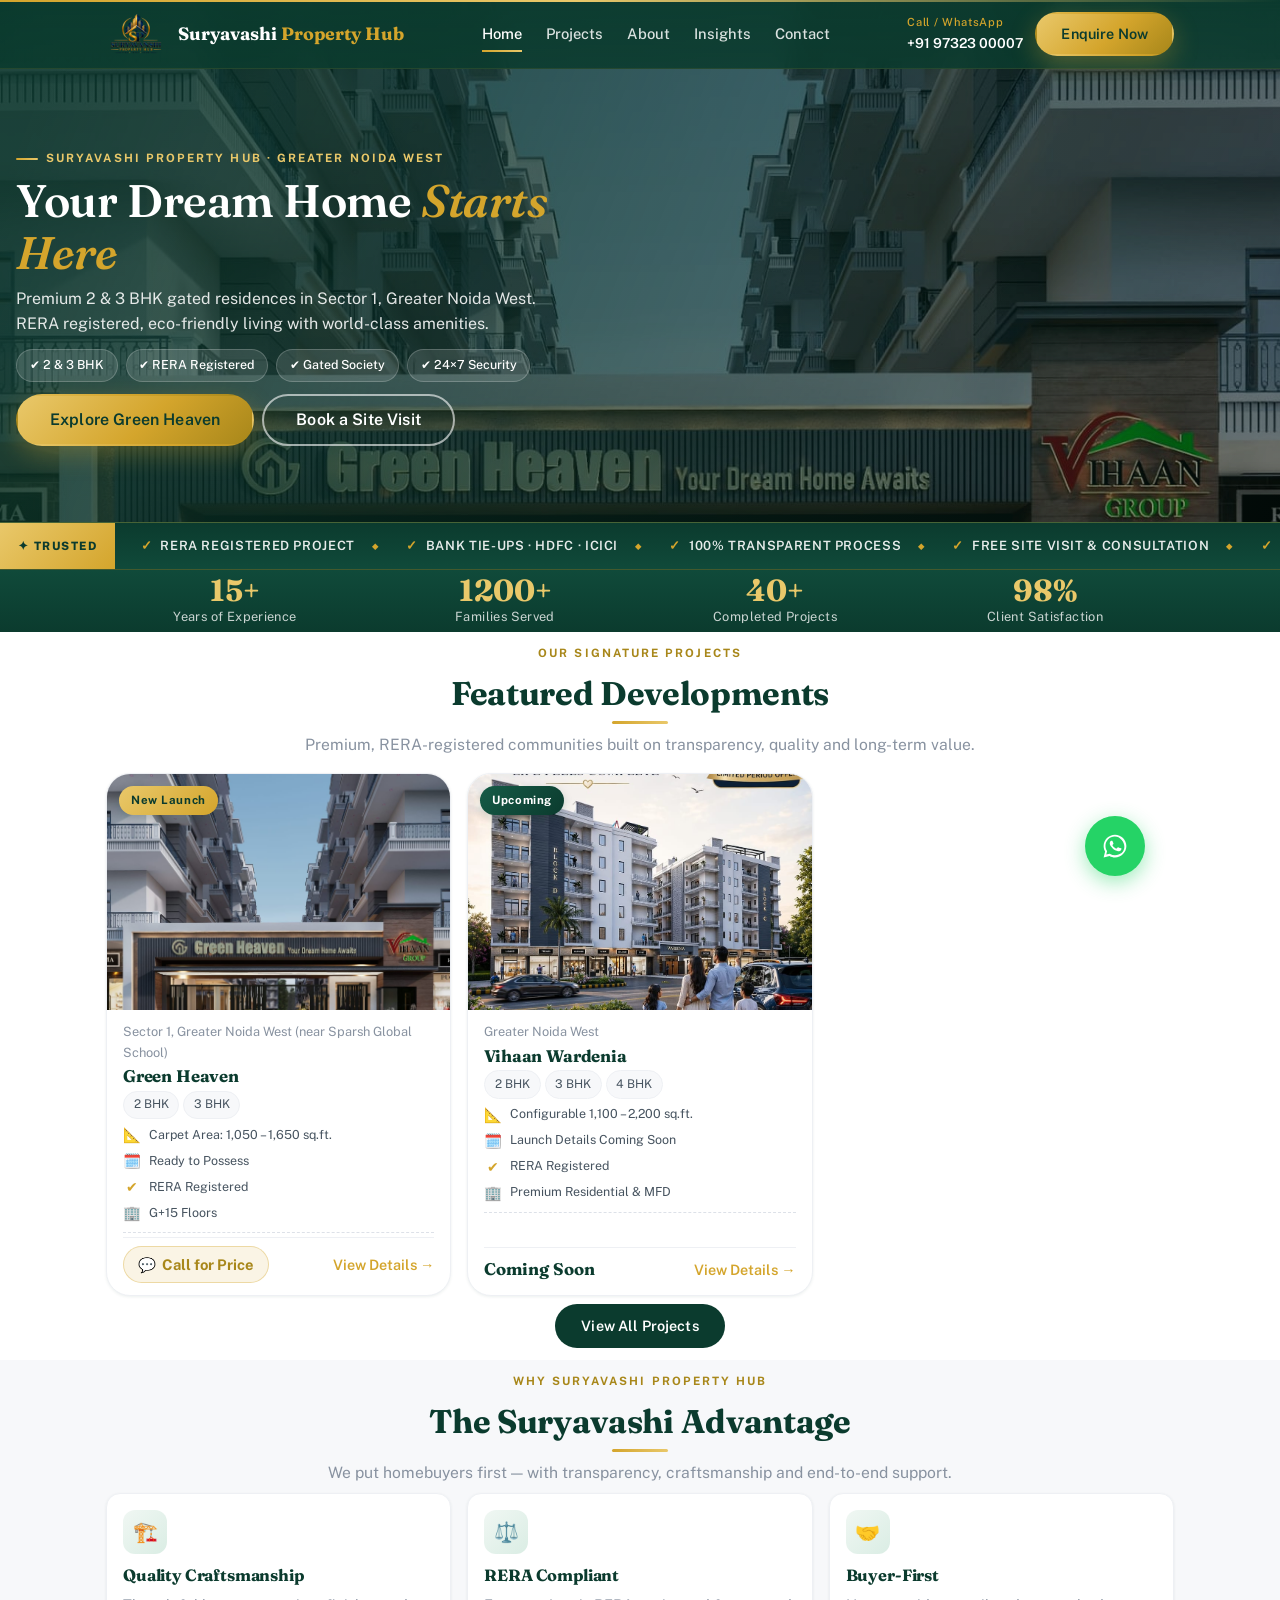
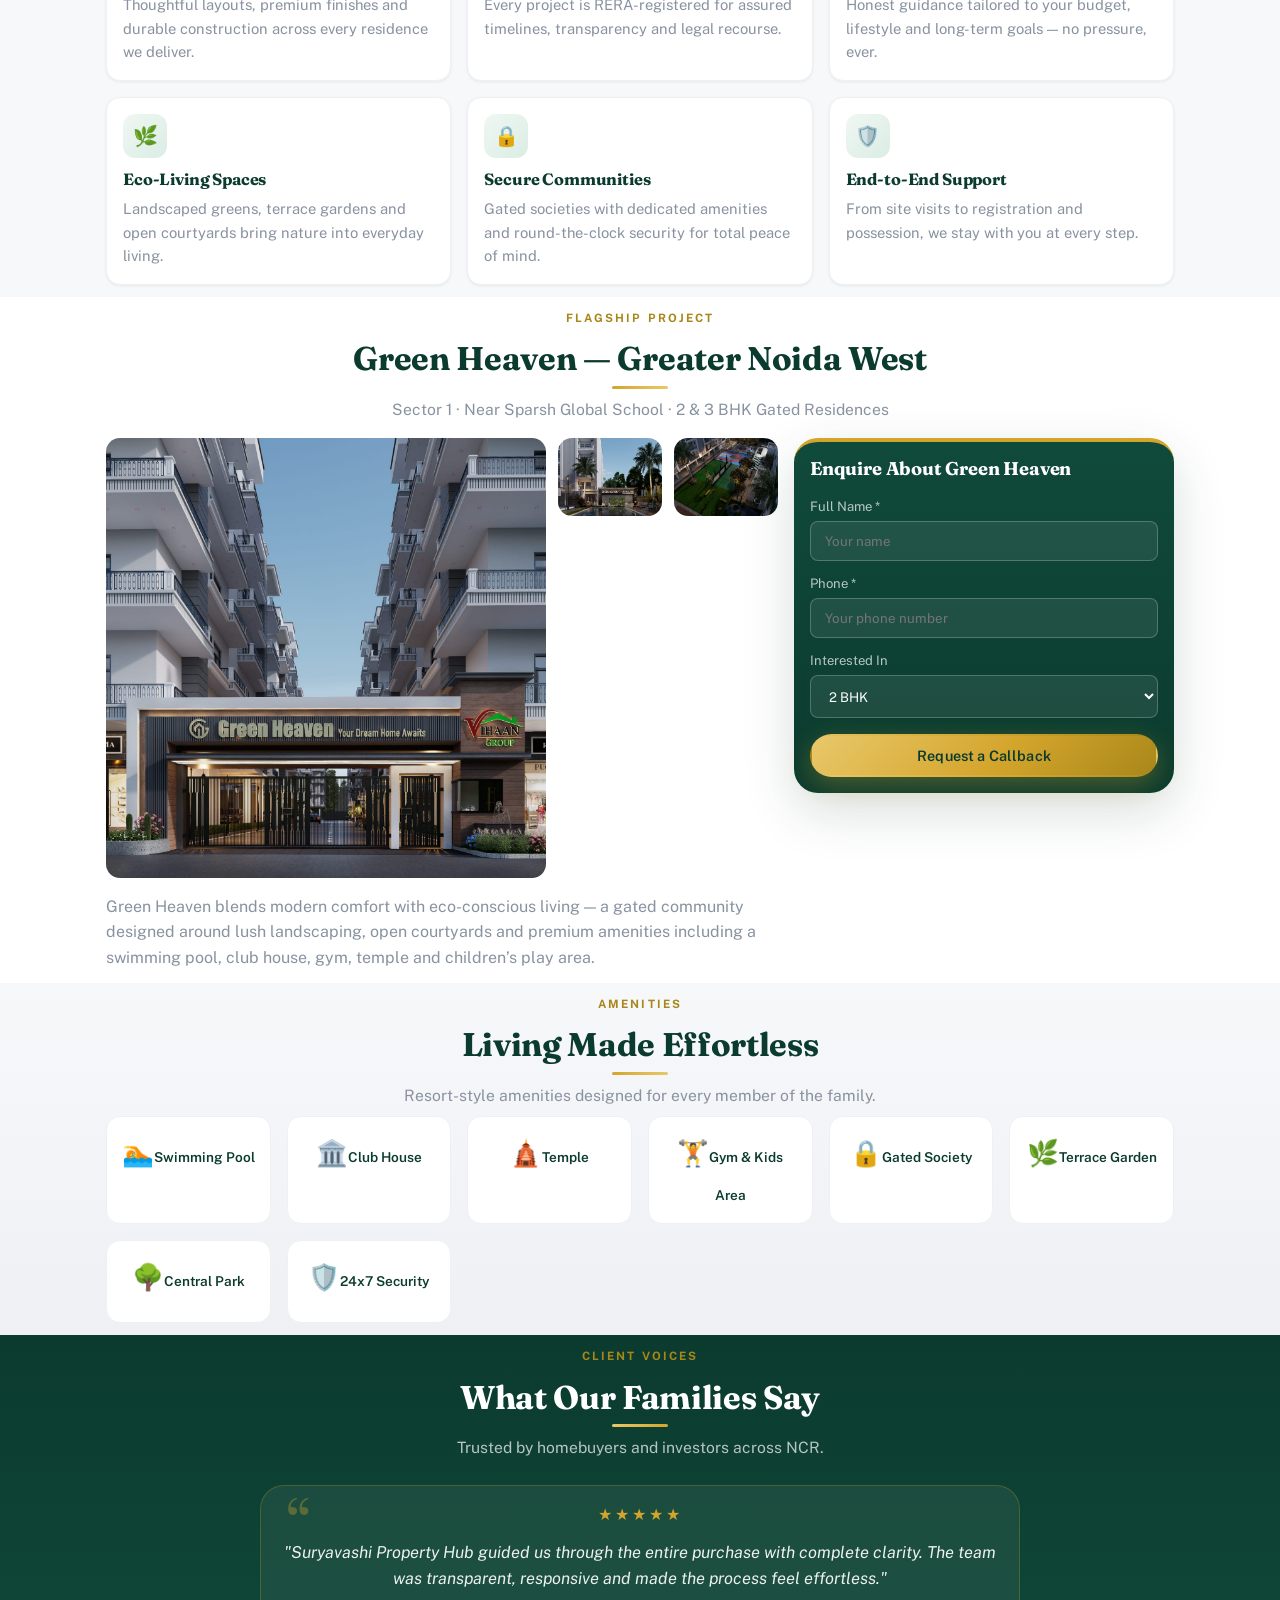
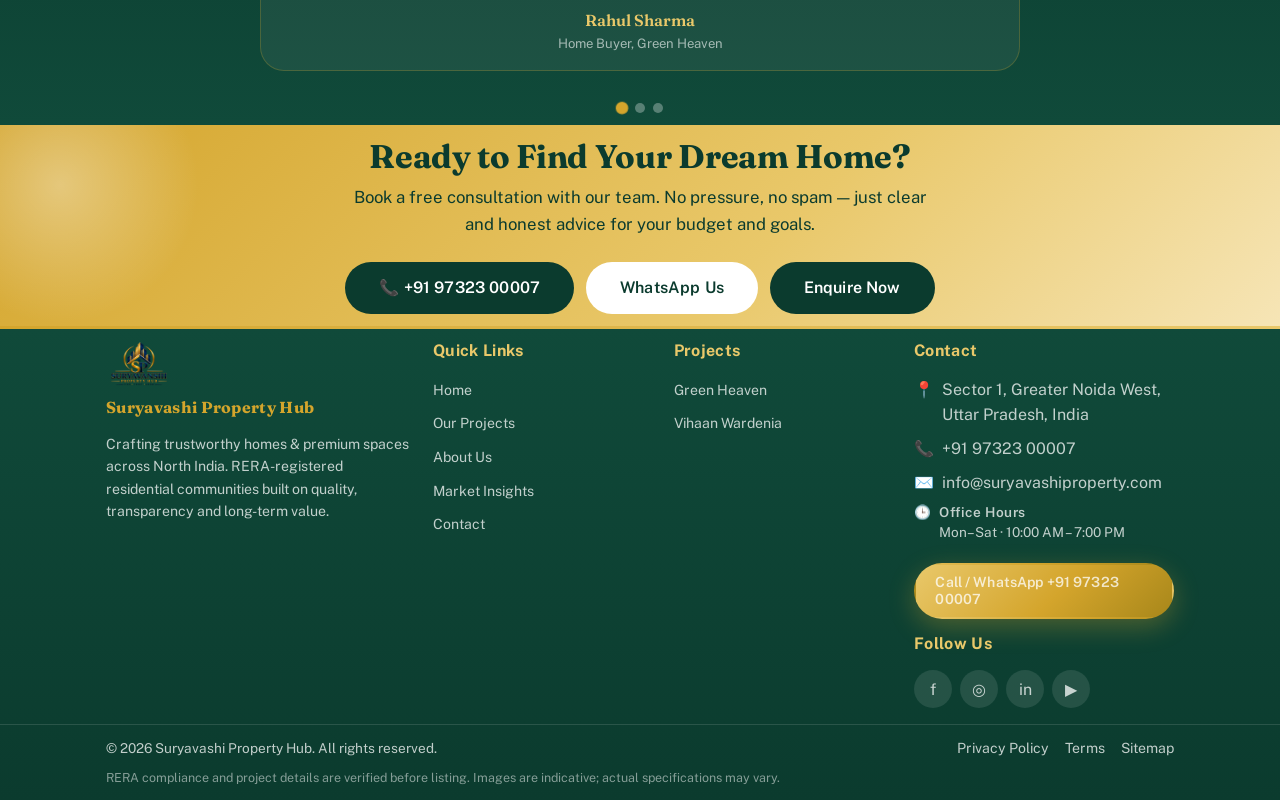
==== commit ab6998fd: "Update Green Heaven location to Sector 1 across all pages" ====
--- a/index.html
+++ b/index.html
@@ -5,7 +5,7 @@
   <meta charset="UTF-8">
   <meta name="viewport" content="width=device-width, initial-scale=1.0">
   <title>Suryavashi Property Hub — Trusted Real Estate Developer | Green Heaven, Greater Noida West</title>
-  <meta name="description" content="Suryavashi Property Hub is a trusted real estate developer crafting premium residential communities like Green Heaven in Sector 16, Greater Noida West. RERA registered, gated societies, 2 & 3 BHK homes.">
+  <meta name="description" content="Suryavashi Property Hub is a trusted real estate developer crafting premium residential communities like Green Heaven in Sector 1, Greater Noida West. RERA registered, gated societies, 2 & 3 BHK homes.">
   <meta property="og:title" content="Suryavashi Property Hub — Trusted Real Estate Developer">
   <meta property="og:description" content="Crafting trustworthy homes & premium spaces. Discover Green Heaven in Greater Noida West.">
   <meta property="og:image" content="images/projects/green-heaven-1.jpg">
@@ -26,7 +26,7 @@
     "email": "info@suryavashiproperty.com",
     "address": {
       "@type": "PostalAddress",
-      "streetAddress": "Sector 16, Greater Noida West",
+      "streetAddress": "Sector 1, Greater Noida West",
       "addressLocality": "Greater Noida",
       "addressRegion": "Uttar Pradesh",
       "postalCode": "201308",
@@ -81,7 +81,7 @@
     <div class="container hero-content">
       <span class="eyebrow">Suryavashi Property Hub · Greater Noida West</span>
       <h1>Your Dream Home <span class="gold">Starts Here</span></h1>
-      <p>Premium 2 &amp; 3 BHK gated residences in Sector 16, Greater Noida West. RERA registered, eco-friendly living with world-class amenities.</p>
+      <p>Premium 2 &amp; 3 BHK gated residences in Sector 1, Greater Noida West. RERA registered, eco-friendly living with world-class amenities.</p>
       <div class="hero-badges">
         <span class="hero-badge">✔ 2 & 3 BHK</span>
         <span class="hero-badge">✔ RERA Registered</span>
@@ -174,7 +174,7 @@
       <div class="section-head">
         <span class="eyebrow">Flagship Project</span>
         <h2>Green Heaven — Greater Noida West</h2>
-        <p>Sector 16 · Near Sparsh Global School · 2 &amp; 3 BHK Gated Residences</p>
+        <p>Sector 1 · Near Sparsh Global School · 2 &amp; 3 BHK Gated Residences</p>
       </div>
       <div class="pd-layout">
         <div>
@@ -278,7 +278,7 @@
       <div>
         <h4>Contact</h4>
         <ul class="footer-contact">
-          <li><span class="ic">📍</span> <span>Sector 16, Greater Noida West, Uttar Pradesh, India</span></li>
+          <li><span class="ic">📍</span> <span>Sector 1, Greater Noida West, Uttar Pradesh, India</span></li>
           <li><span class="ic">📞</span> <span>+91 97323 00007</span></li>
           <li><span class="ic">✉️</span> <span>info@suryavashiproperty.com</span></li>
           <li class="footer-hours"><span class="ic">🕒</span> <span><strong>Office Hours</strong>Mon–Sat · 10:00 AM – 7:00 PM</span></li>
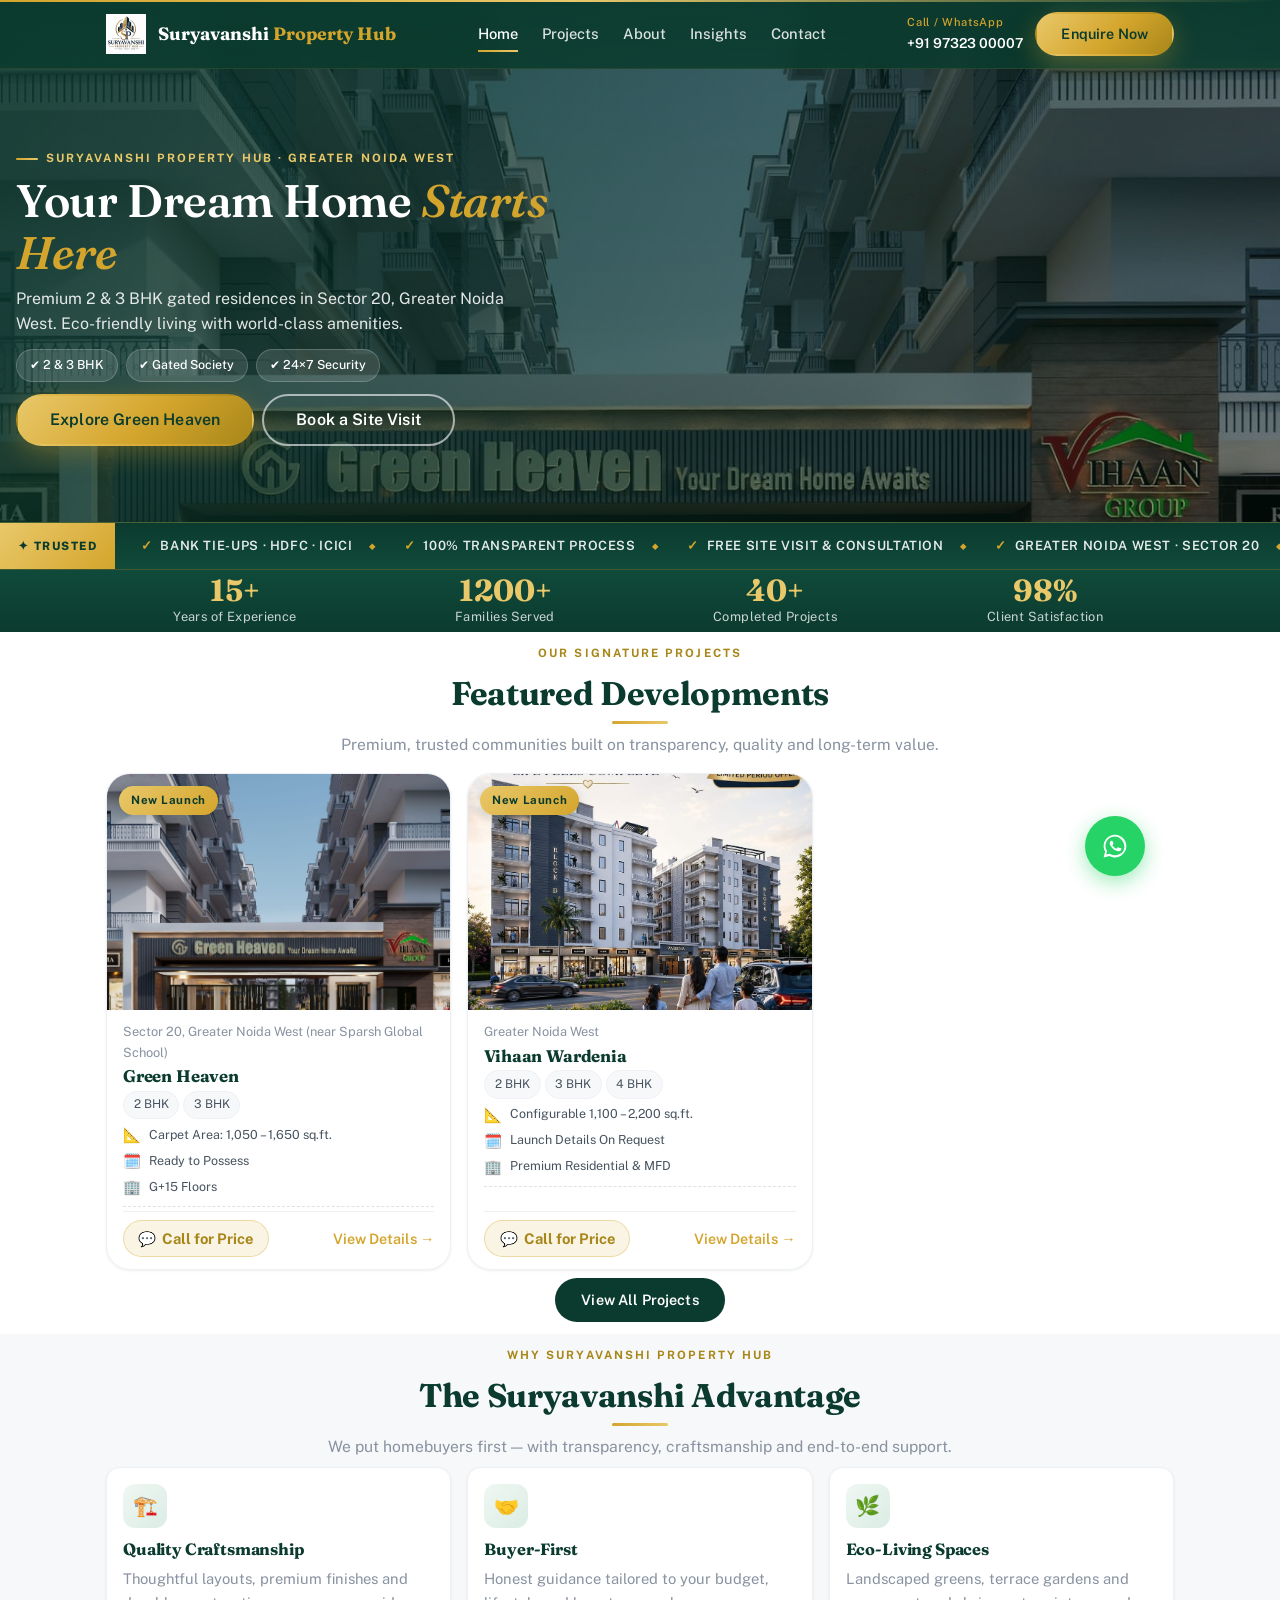
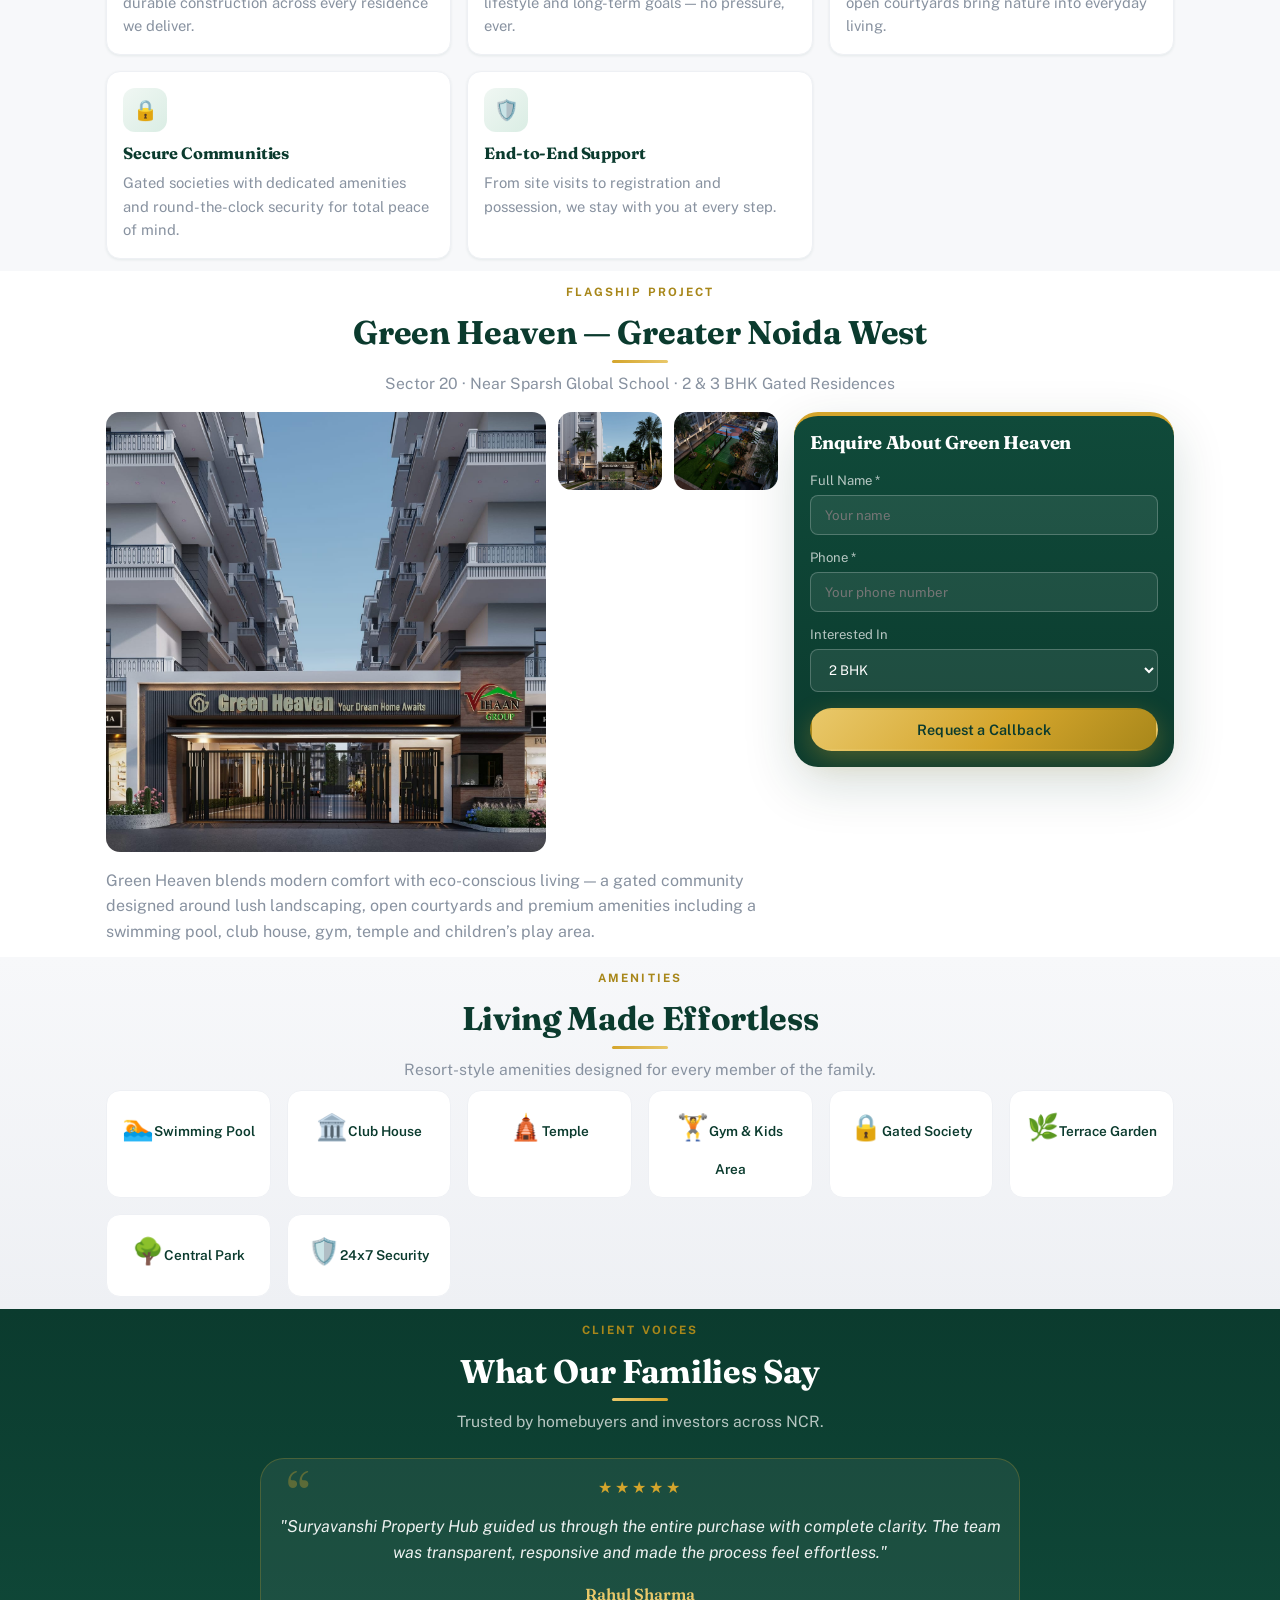
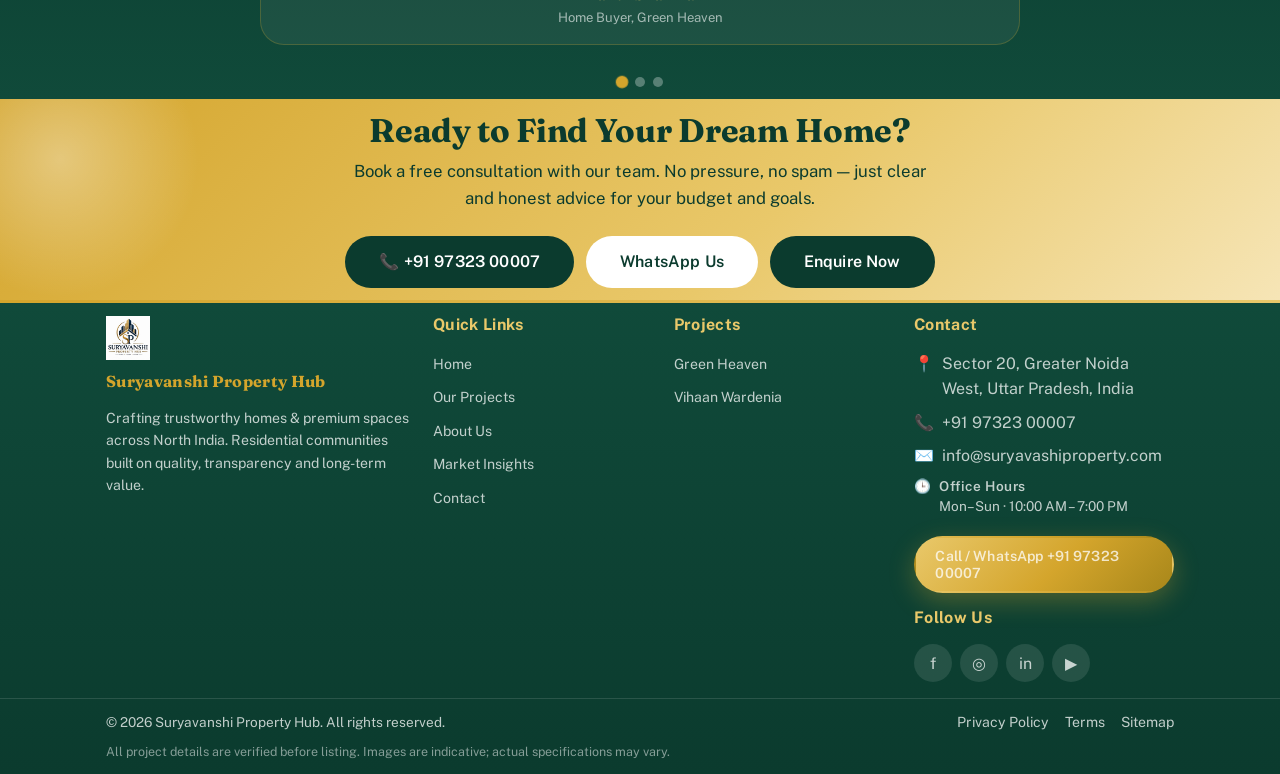
==== commit 2feac180: "Update Sector 1→20 site-wide, Vihaan Wardenia to New Launch, add suryavanshi logo, misc cleanup" ====
--- a/index.html
+++ b/index.html
@@ -4,36 +4,36 @@
   <script>document.documentElement.classList.add("js");</script>
   <meta charset="UTF-8">
   <meta name="viewport" content="width=device-width, initial-scale=1.0">
-  <title>Suryavashi Property Hub — Trusted Real Estate Developer | Green Heaven, Greater Noida West</title>
-  <meta name="description" content="Suryavashi Property Hub is a trusted real estate developer crafting premium residential communities like Green Heaven in Sector 1, Greater Noida West. RERA registered, gated societies, 2 & 3 BHK homes.">
-  <meta property="og:title" content="Suryavashi Property Hub — Trusted Real Estate Developer">
+  <title>Suryavanshi Property Hub — Trusted Real Estate Developer | Green Heaven, Greater Noida West</title>
+  <meta name="description" content="Suryavanshi Property Hub is a trusted real estate developer crafting premium residential communities like Green Heaven in Sector 20, Greater Noida West. Gated societies, 2 & 3 BHK homes.">
+  <meta property="og:title" content="Suryavanshi Property Hub — Trusted Real Estate Developer">
   <meta property="og:description" content="Crafting trustworthy homes & premium spaces. Discover Green Heaven in Greater Noida West.">
   <meta property="og:image" content="images/projects/green-heaven-1.jpg">
   <meta property="og:type" content="website">
   <link rel="preconnect" href="https://fonts.googleapis.com">
   <link rel="preconnect" href="https://fonts.gstatic.com" crossorigin>
   <link href="https://fonts.googleapis.com/css2?family=Fraunces:opsz,wght@9..144,500;9..144,600;9..144,700&family=Public+Sans:wght@400;500;600;700;800&display=swap" rel="stylesheet">
-  <link rel="stylesheet" href="css/style.css?v=30">
-  <link rel="icon" type="image/png" href="images/vihaan-logo.png?v=30">
+  <link rel="stylesheet" href="css/style.css?v=32">
+  <link rel="icon" type="image/png" href="images/suryavanshi-logo.png?v=32">
   <script type="application/ld+json">
   {
     "@context": "https://schema.org",
     "@type": "RealEstateAgent",
-    "name": "Suryavashi Property Hub",
+    "name": "Suryavanshi Property Hub",
     "url": "https://abdullahalhassan1800-glitch.github.io/suryavashi-property-hub/",
-    "logo": "https://abdullahalhassan1800-glitch.github.io/suryavashi-property-hub/images/vihaan-logo.png?v=30",
+    "logo": "https://abdullahalhassan1800-glitch.github.io/suryavashi-property-hub/images/suryavanshi-logo.png?v=32",
     "telephone": "+91 97323 00007",
     "email": "info@suryavashiproperty.com",
     "address": {
       "@type": "PostalAddress",
-      "streetAddress": "Sector 1, Greater Noida West",
+      "streetAddress": "Sector 20, Greater Noida West",
       "addressLocality": "Greater Noida",
       "addressRegion": "Uttar Pradesh",
       "postalCode": "201308",
       "addressCountry": "IN"
     },
     "areaServed": "NCR",
-    "description": "Suryavashi Property Hub is a RERA-registered real estate developer crafting premium residential and commercial spaces across Greater Noida West and NCR.",
+    "description": "Suryavanshi Property Hub is a trusted real estate developer crafting premium residential and commercial spaces across Greater Noida West and NCR.",
     "sameAs": []
   }
   </script>
@@ -44,8 +44,8 @@
   <header class="nav" id="nav">
     <div class="container nav-inner">
       <a href="./" class="nav-logo">
-        <img src="images/vihaan-logo.png?v=30" alt="Suryavashi Property Hub logo">
-        <span class="logo-text">Suryavashi <span>Property Hub</span></span>
+        <img src="images/suryavanshi-logo.png?v=32" alt="Suryavanshi Property Hub logo">
+        <span class="logo-text">Suryavanshi <span>Property Hub</span></span>
       </a>
       <nav class="nav-links">
         <a href="./" class="active">Home</a>
@@ -79,12 +79,11 @@
     </div>
     <div class="hero-overlay"></div>
     <div class="container hero-content">
-      <span class="eyebrow">Suryavashi Property Hub · Greater Noida West</span>
+      <span class="eyebrow">Suryavanshi Property Hub · Greater Noida West</span>
       <h1>Your Dream Home <span class="gold">Starts Here</span></h1>
-      <p>Premium 2 &amp; 3 BHK gated residences in Sector 1, Greater Noida West. RERA registered, eco-friendly living with world-class amenities.</p>
+      <p>Premium 2 &amp; 3 BHK gated residences in Sector 20, Greater Noida West. Eco-friendly living with world-class amenities.</p>
       <div class="hero-badges">
         <span class="hero-badge">✔ 2 & 3 BHK</span>
-        <span class="hero-badge">✔ RERA Registered</span>
         <span class="hero-badge">✔ Gated Society</span>
         <span class="hero-badge">✔ 24×7 Security</span>
       </div>
@@ -116,7 +115,7 @@
       <div class="section-head">
         <span class="eyebrow">Our Signature Projects</span>
         <h2>Featured Developments</h2>
-        <p>Premium, RERA-registered communities built on transparency, quality and long-term value.</p>
+        <p>Premium, trusted communities built on transparency, quality and long-term value.</p>
       </div>
       <div id="projGridFeatured" class="proj-grid"></div>
       <div class="text-center mt-3">
@@ -129,8 +128,8 @@
   <section class="features">
     <div class="container">
       <div class="section-head">
-        <span class="eyebrow">Why Suryavashi Property Hub</span>
-        <h2>The Suryavashi Advantage</h2>
+        <span class="eyebrow">Why Suryavanshi Property Hub</span>
+        <h2>The Suryavanshi Advantage</h2>
         <p>We put homebuyers first — with transparency, craftsmanship and end-to-end support.</p>
       </div>
       <div class="feature-grid">
@@ -140,11 +139,6 @@
           <p>Thoughtful layouts, premium finishes and durable construction across every residence we deliver.</p>
         </div>
         <div class="feature-card reveal">
-          <div class="feature-icon">⚖️</div>
-          <h4>RERA Compliant</h4>
-          <p>Every project is RERA-registered for assured timelines, transparency and legal recourse.</p>
-        </div>
-        <div class="feature-card reveal">
           <div class="feature-icon">🤝</div>
           <h4>Buyer-First</h4>
           <p>Honest guidance tailored to your budget, lifestyle and long-term goals — no pressure, ever.</p>
@@ -174,7 +168,7 @@
       <div class="section-head">
         <span class="eyebrow">Flagship Project</span>
         <h2>Green Heaven — Greater Noida West</h2>
-        <p>Sector 1 · Near Sparsh Global School · 2 &amp; 3 BHK Gated Residences</p>
+        <p>Sector 20 · Near Sparsh Global School · 2 &amp; 3 BHK Gated Residences</p>
       </div>
       <div class="pd-layout">
         <div>
@@ -254,9 +248,9 @@
   <footer class="footer">
     <div class="container footer-grid">
       <div class="footer-about">
-        <div class="footer-logo"><img src="images/vihaan-logo.png?v=30" alt="Suryavashi Property Hub logo"></div>
-        <h4 style="color:var(--gold); font-family:var(--font-serif);">Suryavashi Property Hub</h4>
-        <p>Crafting trustworthy homes &amp; premium spaces across North India. RERA-registered residential communities built on quality, transparency and long-term value.</p>
+        <div class="footer-logo"><img src="images/suryavanshi-logo.png?v=32" alt="Suryavanshi Property Hub logo"></div>
+        <h4 style="color:var(--gold); font-family:var(--font-serif);">Suryavanshi Property Hub</h4>
+        <p>Crafting trustworthy homes &amp; premium spaces across North India. Residential communities built on quality, transparency and long-term value.</p>
       </div>
       <div>
         <h4>Quick Links</h4>
@@ -278,10 +272,10 @@
       <div>
         <h4>Contact</h4>
         <ul class="footer-contact">
-          <li><span class="ic">📍</span> <span>Sector 1, Greater Noida West, Uttar Pradesh, India</span></li>
+          <li><span class="ic">📍</span> <span>Sector 20, Greater Noida West, Uttar Pradesh, India</span></li>
           <li><span class="ic">📞</span> <span>+91 97323 00007</span></li>
           <li><span class="ic">✉️</span> <span>info@suryavashiproperty.com</span></li>
-          <li class="footer-hours"><span class="ic">🕒</span> <span><strong>Office Hours</strong>Mon–Sat · 10:00 AM – 7:00 PM</span></li>
+          <li class="footer-hours"><span class="ic">🕒</span> <span><strong>Office Hours</strong>Mon–Sun · 10:00 AM – 7:00 PM</span></li>
         </ul>
         <a class="btn btn-gold ft-call" href="tel:+919732300007">Call / WhatsApp +91 97323 00007</a>
         <h4 class="footer-follow">Follow Us</h4>
@@ -295,21 +289,21 @@
     </div>
     <div class="footer-bottom">
       <div class="container footer-bottom-inner">
-        <span>© 2026 Suryavashi Property Hub. All rights reserved.</span>
+        <span>© 2026 Suryavanshi Property Hub. All rights reserved.</span>
         <div class="footer-bottom-links">
           <a href="#">Privacy Policy</a>
           <a href="#">Terms</a>
           <a href="#">Sitemap</a>
         </div>
       </div>
-      <div class="container footer-rera">RERA compliance and project details are verified before listing. Images are indicative; actual specifications may vary.</div>
+      <div class="container footer-note">All project details are verified before listing. Images are indicative; actual specifications may vary.</div>
     </div>
   </footer>
 
   <!-- Lightbox -->
   <div class="lightbox" id="lightbox"></div>
 
-  <script src="js/data.js?v=30"></script>
+  <script src="js/data.js?v=32"></script>
   <script>
     /* Render amenities on home */
     (function () {
@@ -348,6 +342,6 @@
       })();
     })();
   </script>
-  <script src="js/main.js?v=30"></script>
+  <script src="js/main.js?v=32"></script>
 </body>
 </html>
--- a/css/style.css
+++ b/css/style.css
@@ -470,7 +470,7 @@
 .footer-bottom { border-top: 1px solid rgba(255,255,255,0.12); padding-block: var(--sp-3); }
 .footer-bottom-inner { display: flex; justify-content: space-between; align-items: center; gap: var(--sp-3); flex-wrap: wrap; font-size: 0.85rem; }
 .footer-bottom-links { display: flex; gap: var(--sp-4); }
-.footer-rera { margin-top: var(--sp-2); font-size: 0.78rem; color: rgba(255,255,255,0.5); }
+.footer-note { margin-top: var(--sp-2); font-size: 0.78rem; color: rgba(255,255,255,0.5); }
 .footer-hours { font-size: 0.85rem; line-height: 1.45; }
 .footer-hours strong { display: block; font-weight: 600; letter-spacing: 0.04em; }
 .ft-call { margin-top: var(--sp-3); padding: 0.6rem 1.2rem; font-size: 0.85rem; color: var(--navy); }
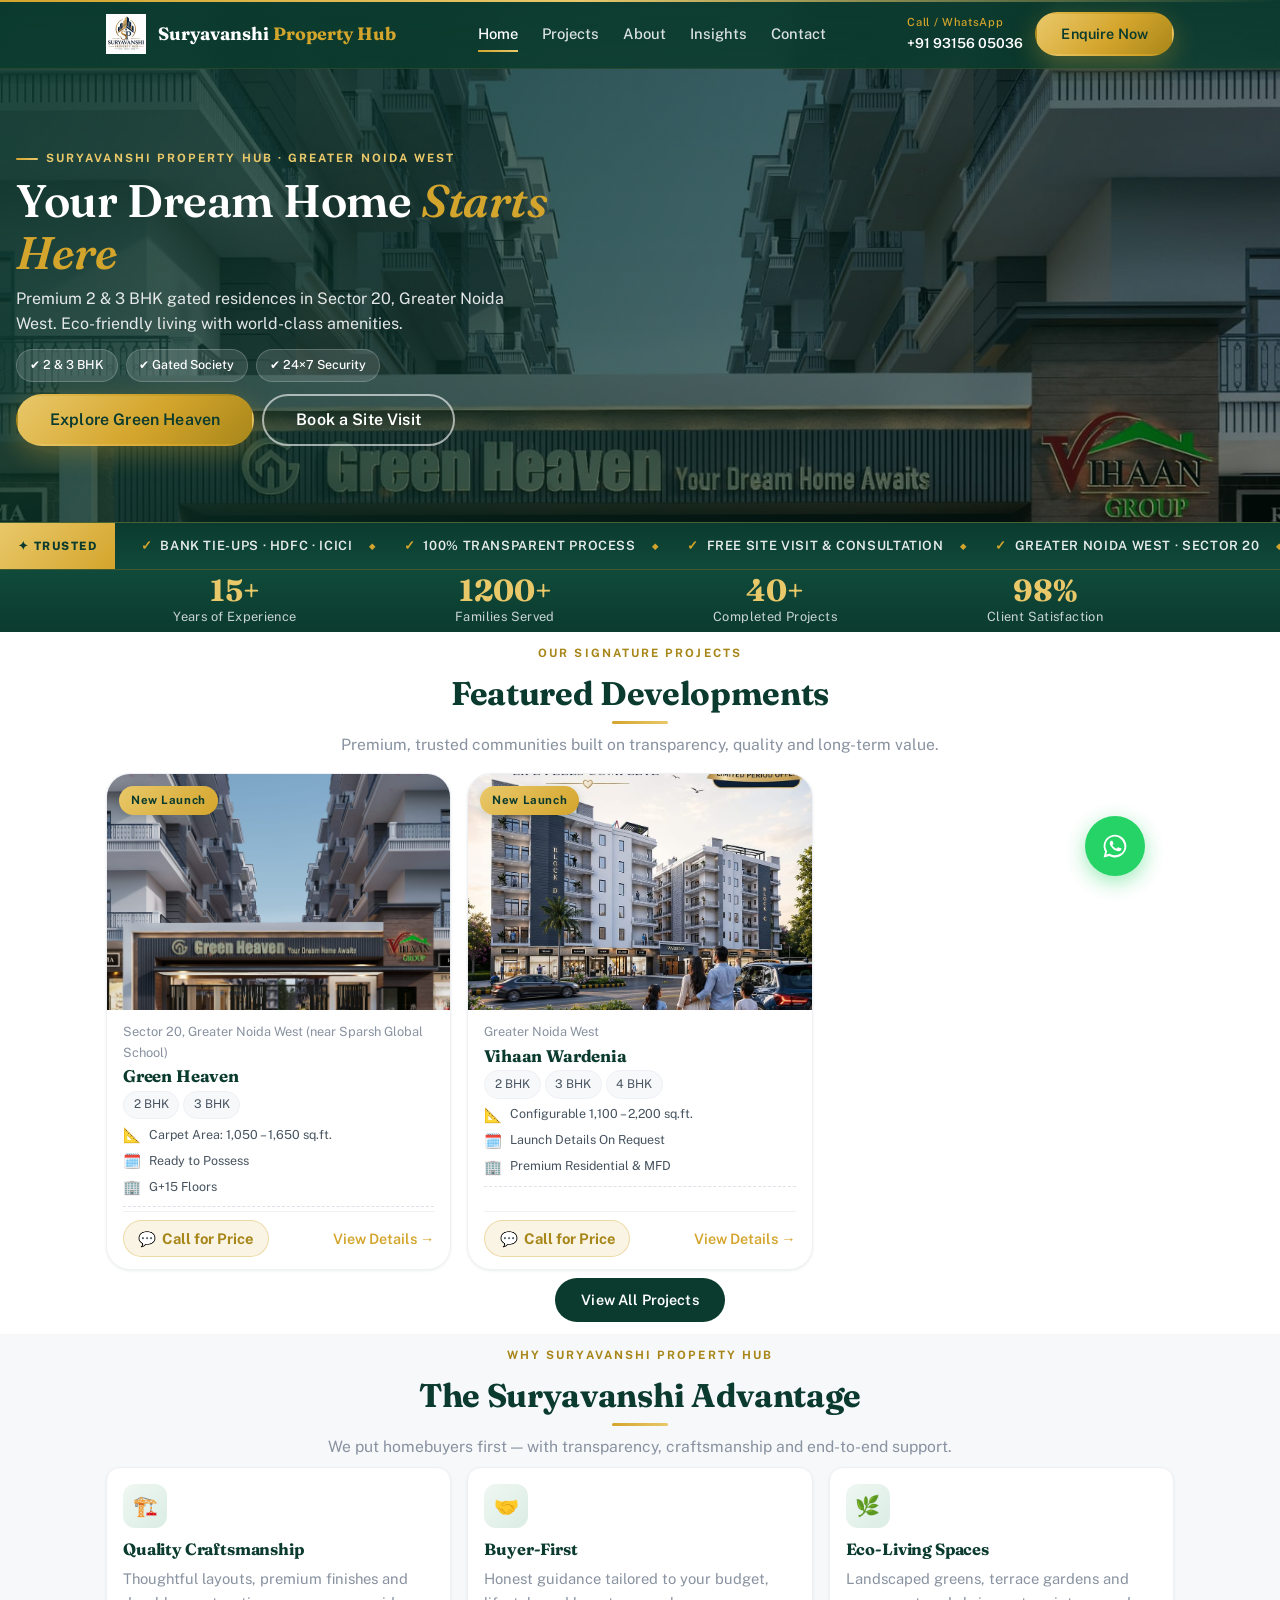
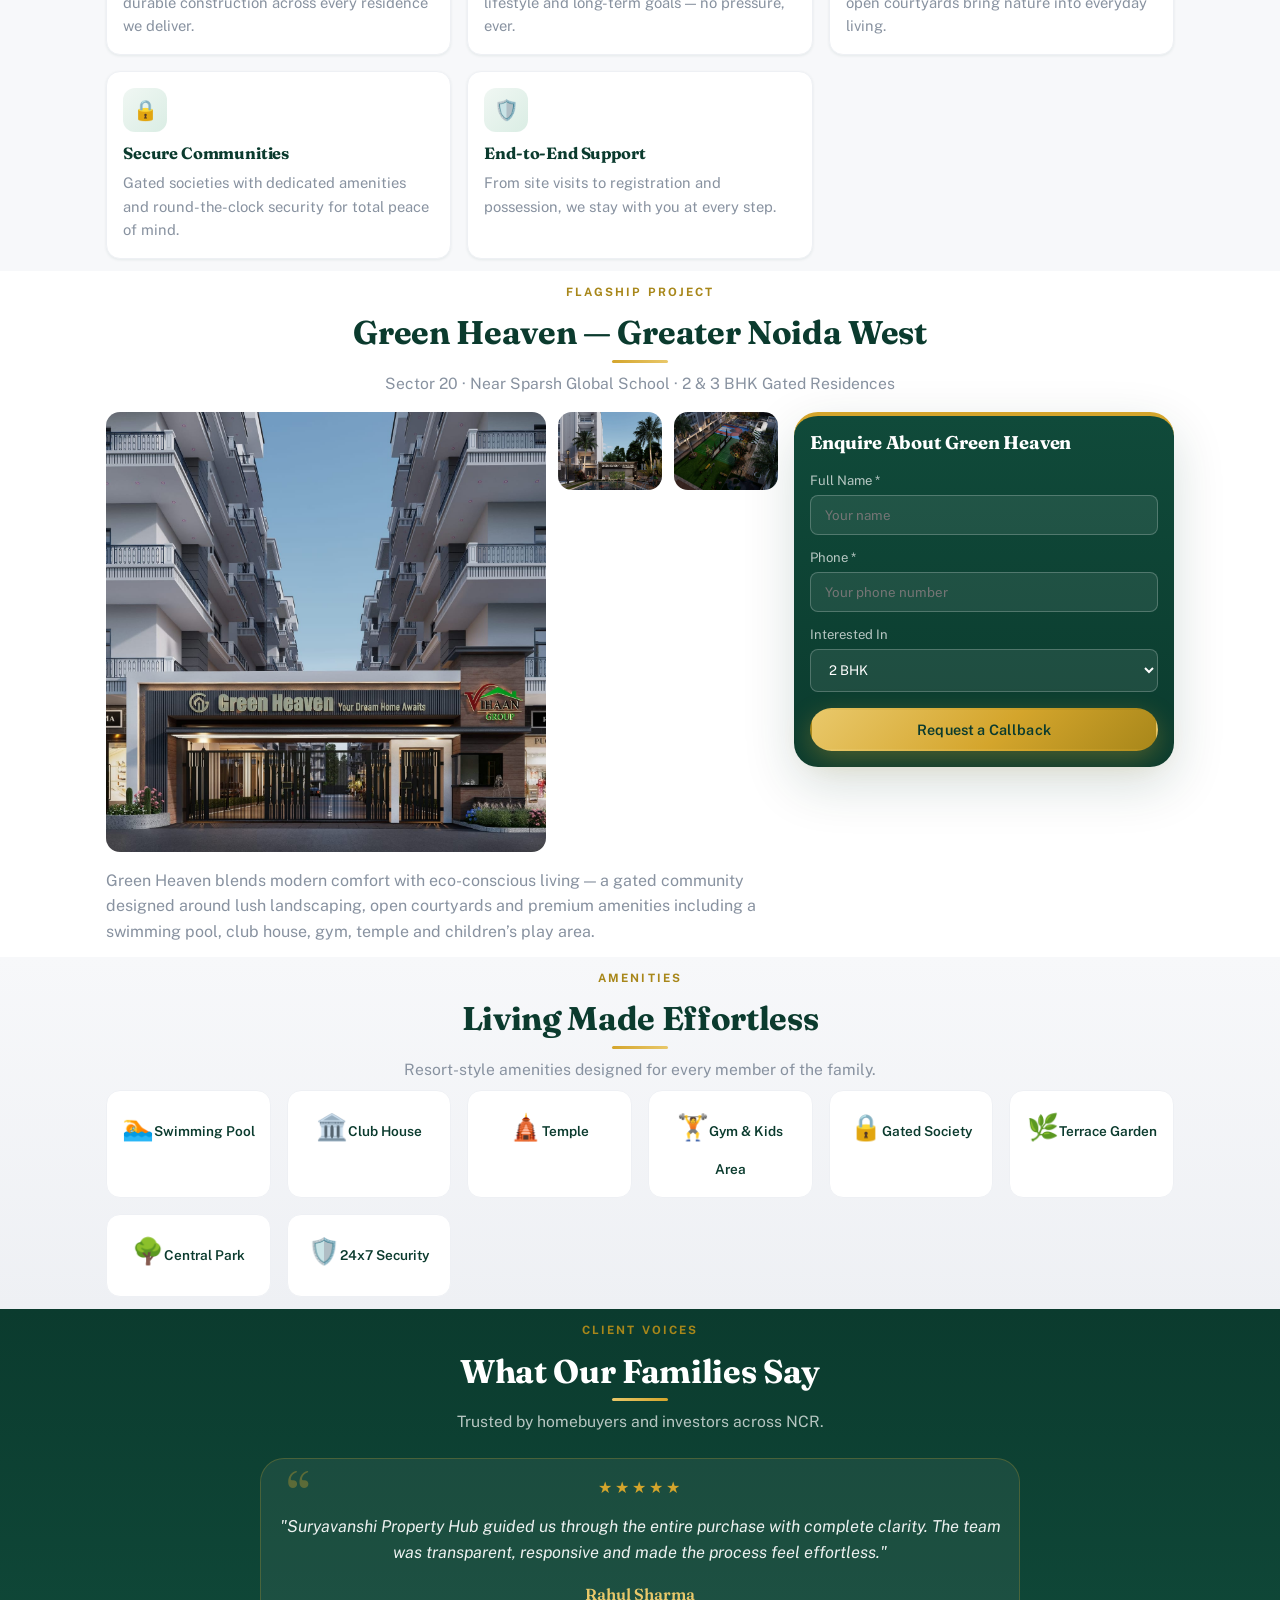
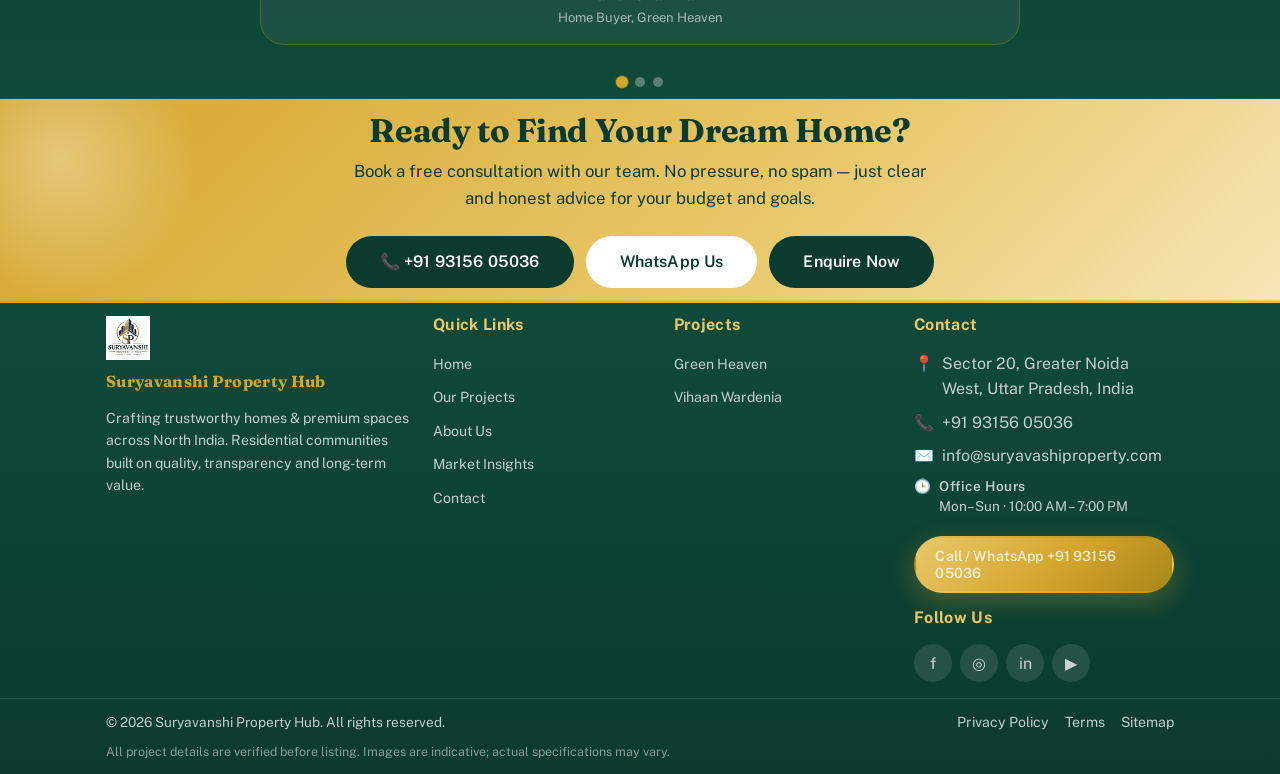
==== commit e6c82e8b: "Update phone number to +91 93156 05036 across all pages (v=33)" ====
--- a/index.html
+++ b/index.html
@@ -13,16 +13,16 @@
   <link rel="preconnect" href="https://fonts.googleapis.com">
   <link rel="preconnect" href="https://fonts.gstatic.com" crossorigin>
   <link href="https://fonts.googleapis.com/css2?family=Fraunces:opsz,wght@9..144,500;9..144,600;9..144,700&family=Public+Sans:wght@400;500;600;700;800&display=swap" rel="stylesheet">
-  <link rel="stylesheet" href="css/style.css?v=32">
-  <link rel="icon" type="image/png" href="images/suryavanshi-logo.png?v=32">
+  <link rel="stylesheet" href="css/style.css?v=33">
+  <link rel="icon" type="image/png" href="images/suryavanshi-logo.png?v=33">
   <script type="application/ld+json">
   {
     "@context": "https://schema.org",
     "@type": "RealEstateAgent",
     "name": "Suryavanshi Property Hub",
     "url": "https://abdullahalhassan1800-glitch.github.io/suryavashi-property-hub/",
-    "logo": "https://abdullahalhassan1800-glitch.github.io/suryavashi-property-hub/images/suryavanshi-logo.png?v=32",
-    "telephone": "+91 97323 00007",
+    "logo": "https://abdullahalhassan1800-glitch.github.io/suryavashi-property-hub/images/suryavanshi-logo.png?v=33",
+    "telephone": "+91 93156 05036",
     "email": "info@suryavashiproperty.com",
     "address": {
       "@type": "PostalAddress",
@@ -44,7 +44,7 @@
   <header class="nav" id="nav">
     <div class="container nav-inner">
       <a href="./" class="nav-logo">
-        <img src="images/suryavanshi-logo.png?v=32" alt="Suryavanshi Property Hub logo">
+        <img src="images/suryavanshi-logo.png?v=33" alt="Suryavanshi Property Hub logo">
         <span class="logo-text">Suryavanshi <span>Property Hub</span></span>
       </a>
       <nav class="nav-links">
@@ -55,7 +55,7 @@
         <a href="contact/">Contact</a>
       </nav>
       <div class="nav-cta">
-        <a class="nav-tel" href="tel:+919732300007"><span>Call / WhatsApp</span>+91 97323 00007</a>
+        <a class="nav-tel" href="tel:+919315605036"><span>Call / WhatsApp</span>+91 93156 05036</a>
         <a class="btn btn-gold" href="contact/">Enquire Now</a>
       </div>
       <button class="hamburger" aria-label="Open menu">☰</button>
@@ -237,8 +237,8 @@
       <h2>Ready to Find Your Dream Home?</h2>
       <p>Book a free consultation with our team. No pressure, no spam — just clear and honest advice for your budget and goals.</p>
       <div class="cta-actions">
-        <a class="btn btn-navy-cta btn-lg" href="tel:+919732300007">📞 +91 97323 00007</a>
-        <a class="btn btn-white-cta btn-lg" href="https://wa.me/919732300007" target="_blank" rel="noopener">WhatsApp Us</a>
+        <a class="btn btn-navy-cta btn-lg" href="tel:+919315605036">📞 +91 93156 05036</a>
+        <a class="btn btn-white-cta btn-lg" href="https://wa.me/919315605036" target="_blank" rel="noopener">WhatsApp Us</a>
         <a class="btn btn-navy-cta btn-lg" href="contact/">Enquire Now</a>
       </div>
     </div>
@@ -248,7 +248,7 @@
   <footer class="footer">
     <div class="container footer-grid">
       <div class="footer-about">
-        <div class="footer-logo"><img src="images/suryavanshi-logo.png?v=32" alt="Suryavanshi Property Hub logo"></div>
+        <div class="footer-logo"><img src="images/suryavanshi-logo.png?v=33" alt="Suryavanshi Property Hub logo"></div>
         <h4 style="color:var(--gold); font-family:var(--font-serif);">Suryavanshi Property Hub</h4>
         <p>Crafting trustworthy homes &amp; premium spaces across North India. Residential communities built on quality, transparency and long-term value.</p>
       </div>
@@ -273,11 +273,11 @@
         <h4>Contact</h4>
         <ul class="footer-contact">
           <li><span class="ic">📍</span> <span>Sector 20, Greater Noida West, Uttar Pradesh, India</span></li>
-          <li><span class="ic">📞</span> <span>+91 97323 00007</span></li>
+          <li><span class="ic">📞</span> <span>+91 93156 05036</span></li>
           <li><span class="ic">✉️</span> <span>info@suryavashiproperty.com</span></li>
           <li class="footer-hours"><span class="ic">🕒</span> <span><strong>Office Hours</strong>Mon–Sun · 10:00 AM – 7:00 PM</span></li>
         </ul>
-        <a class="btn btn-gold ft-call" href="tel:+919732300007">Call / WhatsApp +91 97323 00007</a>
+        <a class="btn btn-gold ft-call" href="tel:+919315605036">Call / WhatsApp +91 93156 05036</a>
         <h4 class="footer-follow">Follow Us</h4>
         <div class="socials">
           <a href="#" aria-label="Facebook">f</a>
@@ -303,7 +303,7 @@
   <!-- Lightbox -->
   <div class="lightbox" id="lightbox"></div>
 
-  <script src="js/data.js?v=32"></script>
+  <script src="js/data.js?v=33"></script>
   <script>
     /* Render amenities on home */
     (function () {
@@ -342,6 +342,6 @@
       })();
     })();
   </script>
-  <script src="js/main.js?v=32"></script>
+  <script src="js/main.js?v=33"></script>
 </body>
 </html>
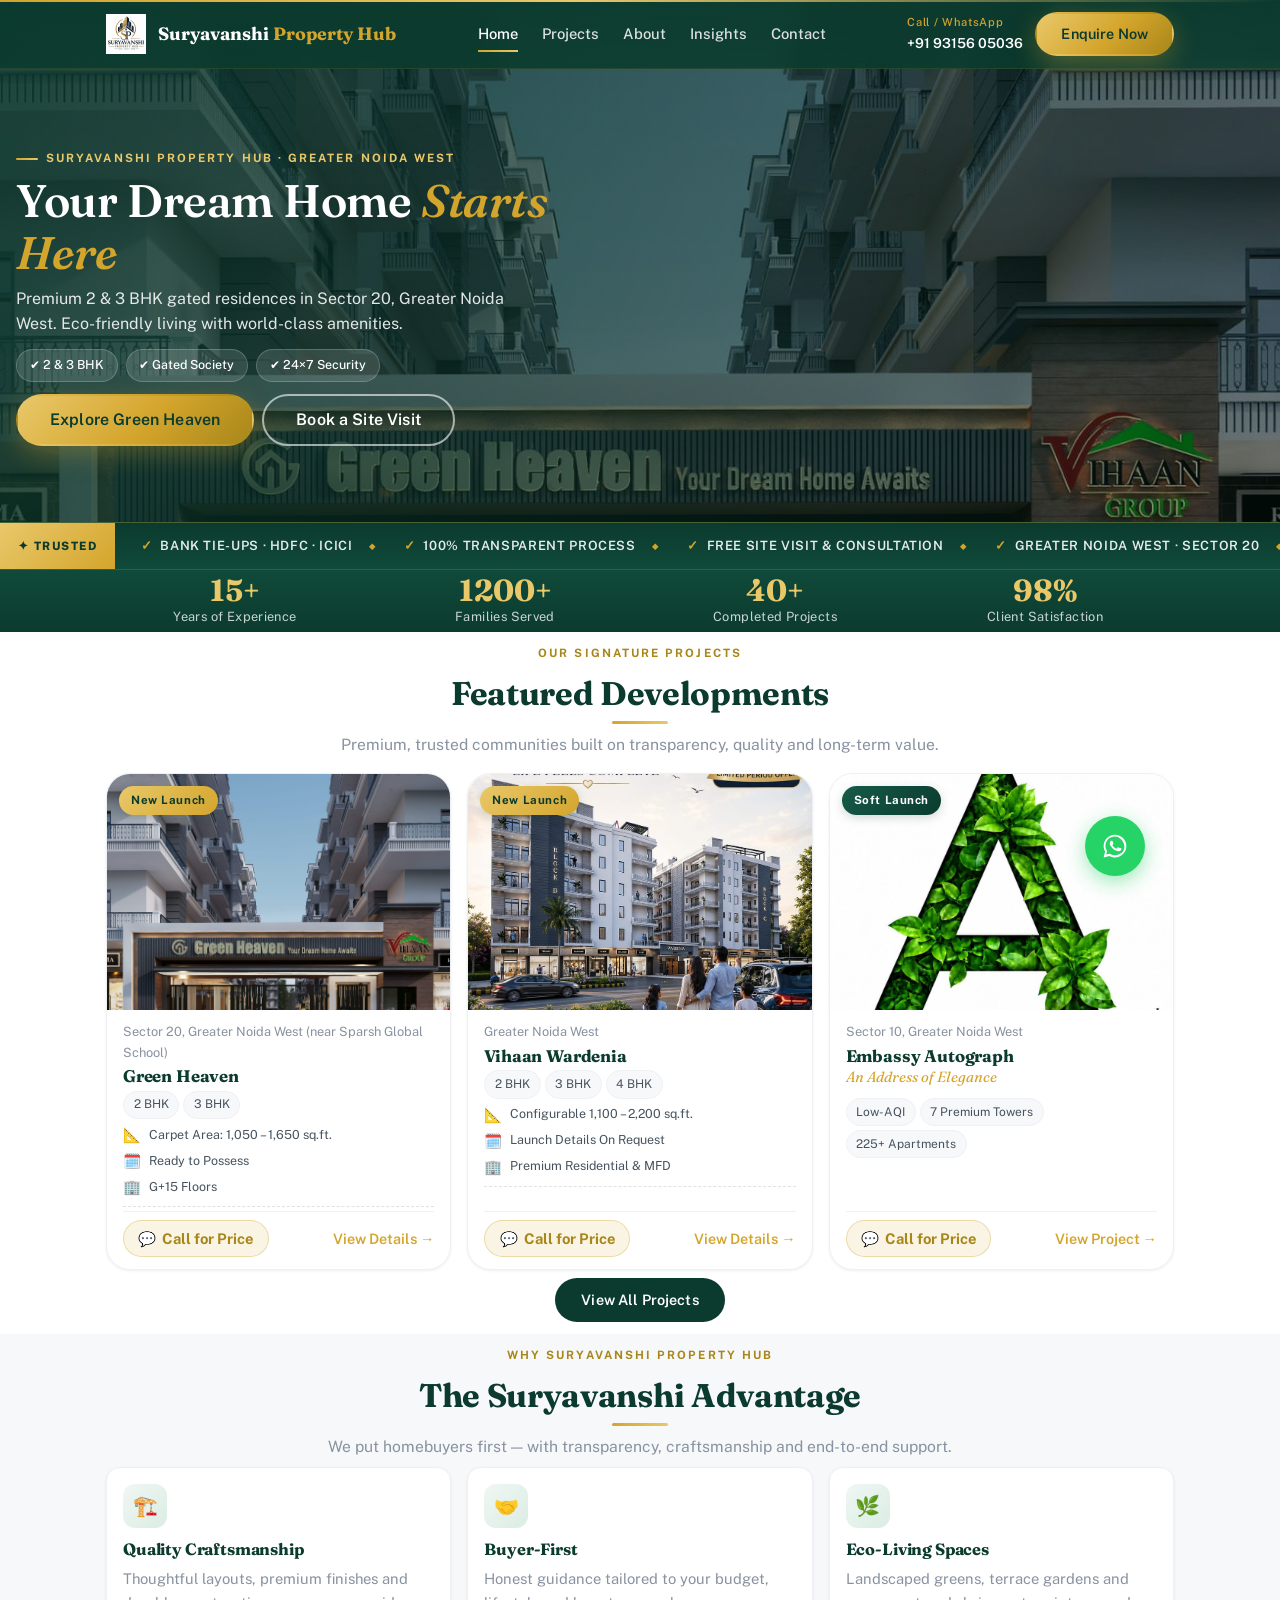
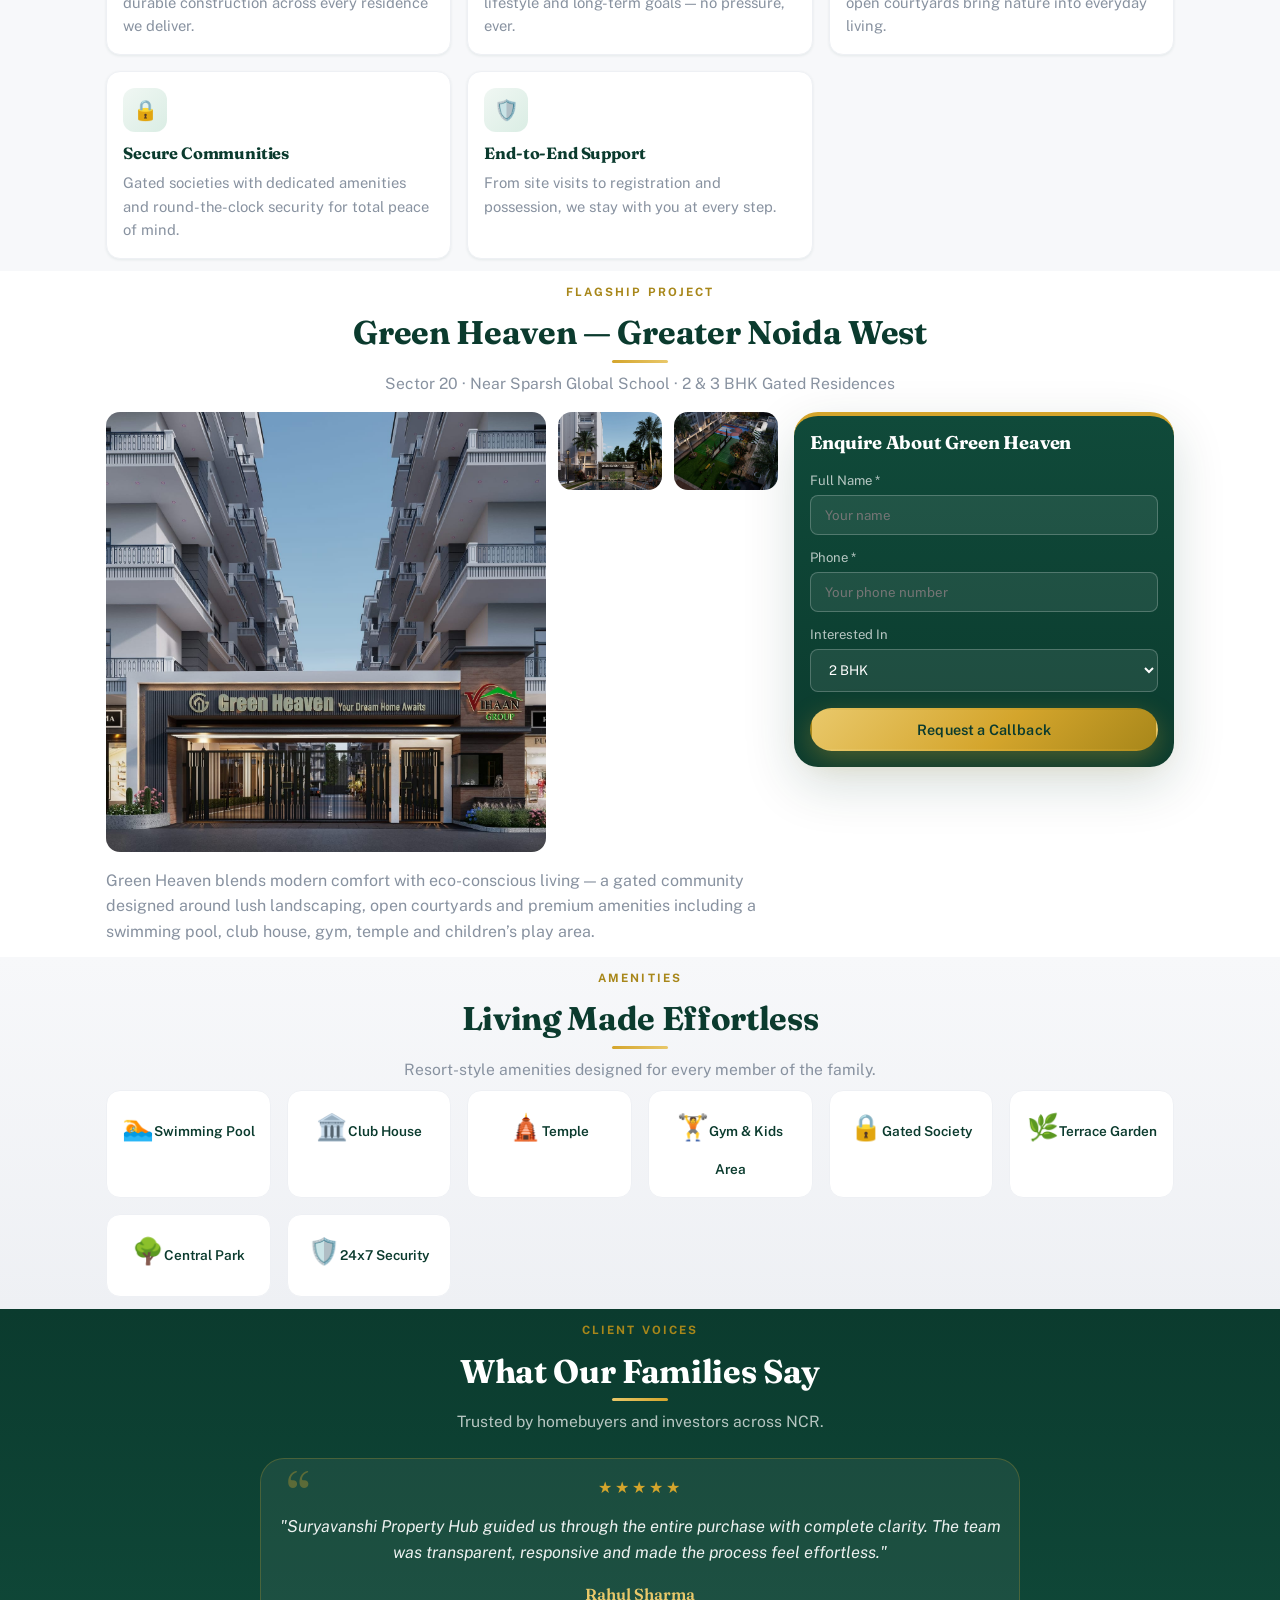
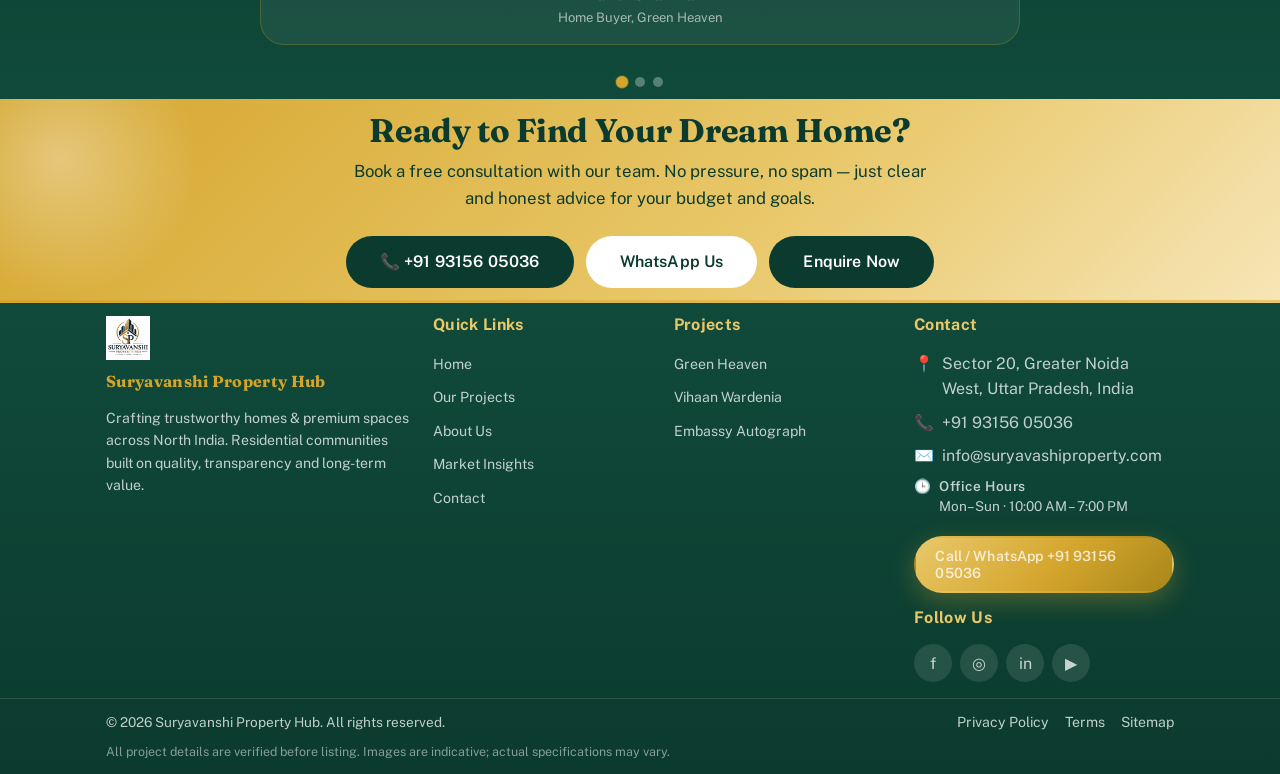
==== commit bfd1e02b: "Add Embassy Autograph project page with gallery, video and enquiry form (v=34)" ====
--- a/index.html
+++ b/index.html
@@ -13,15 +13,15 @@
   <link rel="preconnect" href="https://fonts.googleapis.com">
   <link rel="preconnect" href="https://fonts.gstatic.com" crossorigin>
   <link href="https://fonts.googleapis.com/css2?family=Fraunces:opsz,wght@9..144,500;9..144,600;9..144,700&family=Public+Sans:wght@400;500;600;700;800&display=swap" rel="stylesheet">
-  <link rel="stylesheet" href="css/style.css?v=33">
-  <link rel="icon" type="image/png" href="images/suryavanshi-logo.png?v=33">
+  <link rel="stylesheet" href="css/style.css?v=34">
+  <link rel="icon" type="image/png" href="images/suryavanshi-logo.png?v=34">
   <script type="application/ld+json">
   {
     "@context": "https://schema.org",
     "@type": "RealEstateAgent",
     "name": "Suryavanshi Property Hub",
     "url": "https://abdullahalhassan1800-glitch.github.io/suryavashi-property-hub/",
-    "logo": "https://abdullahalhassan1800-glitch.github.io/suryavashi-property-hub/images/suryavanshi-logo.png?v=33",
+    "logo": "https://abdullahalhassan1800-glitch.github.io/suryavashi-property-hub/images/suryavanshi-logo.png?v=34",
     "telephone": "+91 93156 05036",
     "email": "info@suryavashiproperty.com",
     "address": {
@@ -44,7 +44,7 @@
   <header class="nav" id="nav">
     <div class="container nav-inner">
       <a href="./" class="nav-logo">
-        <img src="images/suryavanshi-logo.png?v=33" alt="Suryavanshi Property Hub logo">
+        <img src="images/suryavanshi-logo.png?v=34" alt="Suryavanshi Property Hub logo">
         <span class="logo-text">Suryavanshi <span>Property Hub</span></span>
       </a>
       <nav class="nav-links">
@@ -248,7 +248,7 @@
   <footer class="footer">
     <div class="container footer-grid">
       <div class="footer-about">
-        <div class="footer-logo"><img src="images/suryavanshi-logo.png?v=33" alt="Suryavanshi Property Hub logo"></div>
+        <div class="footer-logo"><img src="images/suryavanshi-logo.png?v=34" alt="Suryavanshi Property Hub logo"></div>
         <h4 style="color:var(--gold); font-family:var(--font-serif);">Suryavanshi Property Hub</h4>
         <p>Crafting trustworthy homes &amp; premium spaces across North India. Residential communities built on quality, transparency and long-term value.</p>
       </div>
@@ -267,6 +267,7 @@
         <ul>
           <li><a href="project-detail/?id=green-heaven">Green Heaven</a></li>
           <li><a href="project-detail/?id=vihaan-wardenia">Vihaan Wardenia</a></li>
+          <li><a href="embassy-autograph/">Embassy Autograph</a></li>
         </ul>
       </div>
       <div>
@@ -303,7 +304,7 @@
   <!-- Lightbox -->
   <div class="lightbox" id="lightbox"></div>
 
-  <script src="js/data.js?v=33"></script>
+  <script src="js/data.js?v=34"></script>
   <script>
     /* Render amenities on home */
     (function () {
@@ -342,6 +343,6 @@
       })();
     })();
   </script>
-  <script src="js/main.js?v=33"></script>
+  <script src="js/main.js?v=34"></script>
 </body>
 </html>
--- a/css/style.css
+++ b/css/style.css
@@ -725,6 +725,9 @@
 .text-center { text-align: center; }
 .mt-1 { margin-top: var(--sp-3); } .mt-2 { margin-top: var(--sp-4); } .mt-3 { margin-top: var(--sp-5); }
 .bg-grey { background: linear-gradient(180deg, var(--grey-50) 0%, var(--grey-100) 100%); }
+
+/* Optional tagline shown on project cards that define one (e.g. Embassy Autograph) */
+.proj-tagline { font-family: var(--font-serif); font-size: 0.92rem; font-style: italic; color: var(--gold); margin: -4px 0 8px; }
 
 /* ============================ RESPONSIVE ============================ */
 @media (max-width: 1024px) {
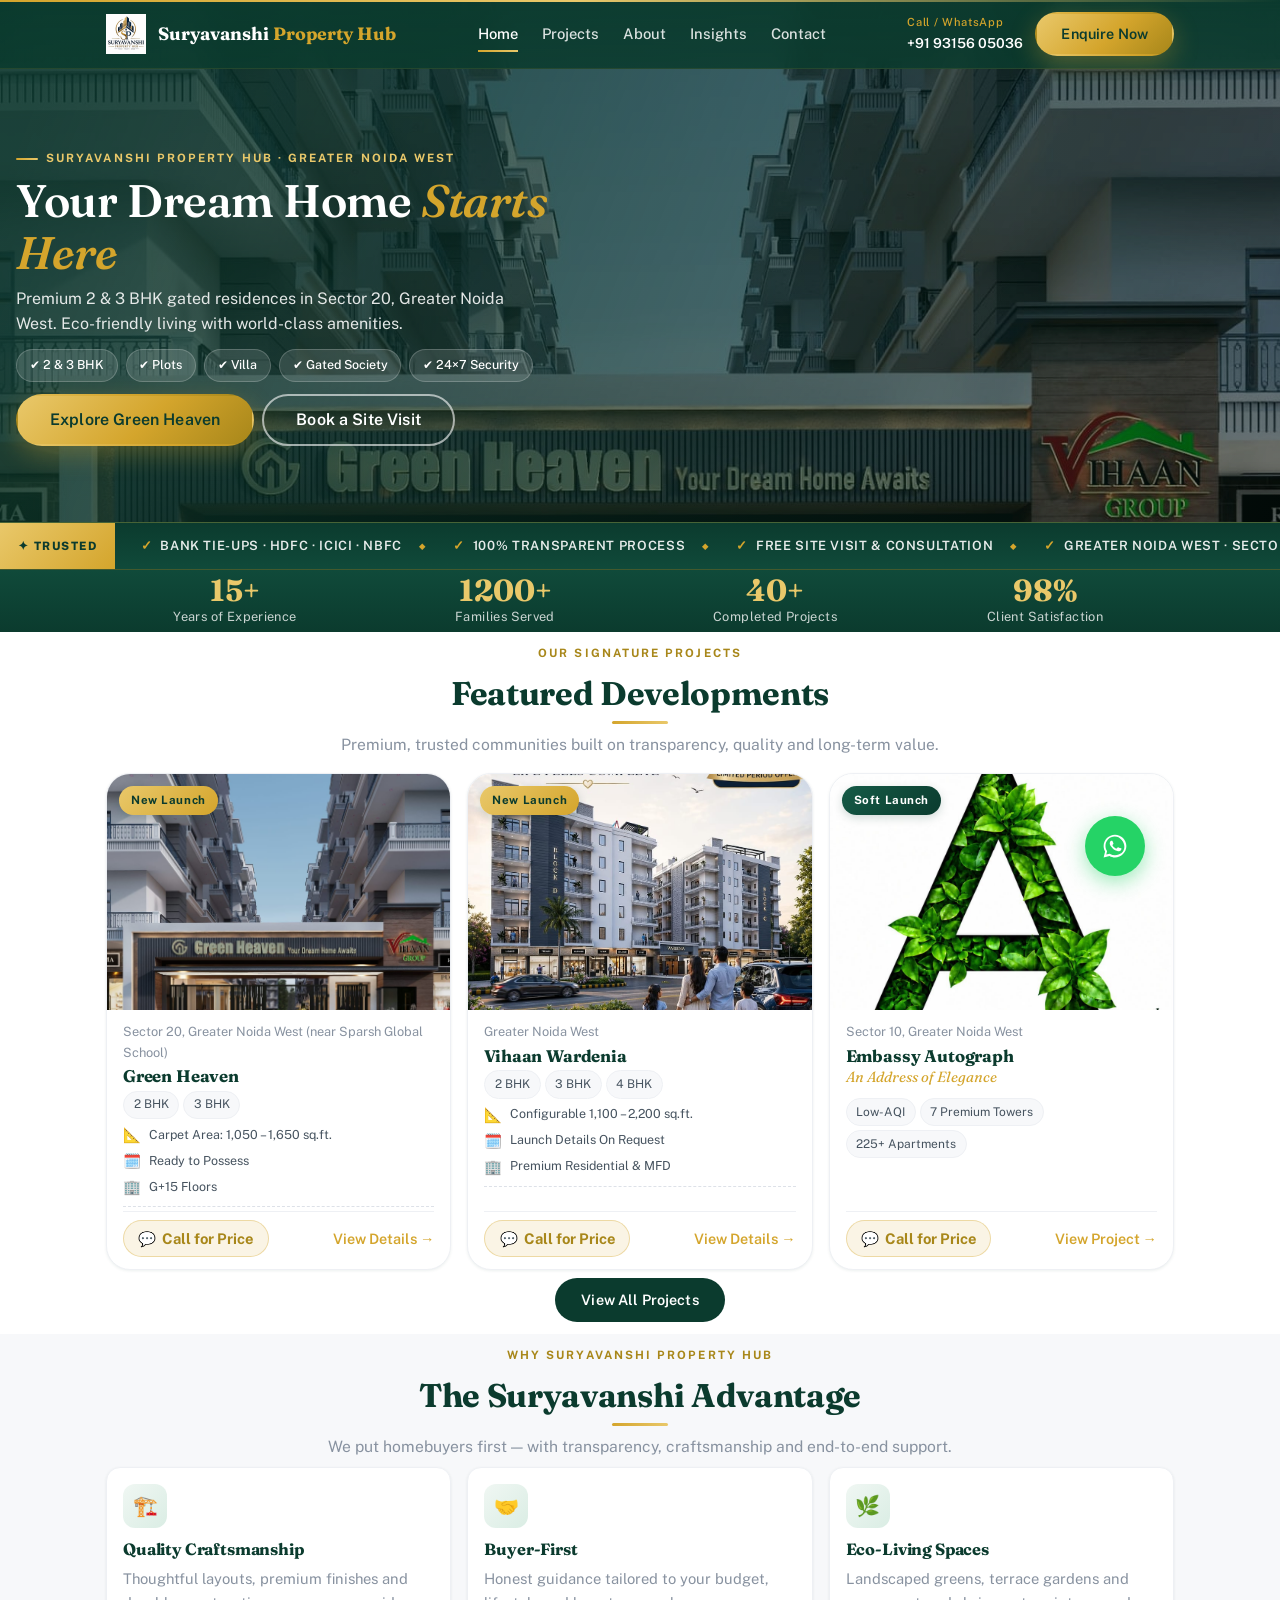
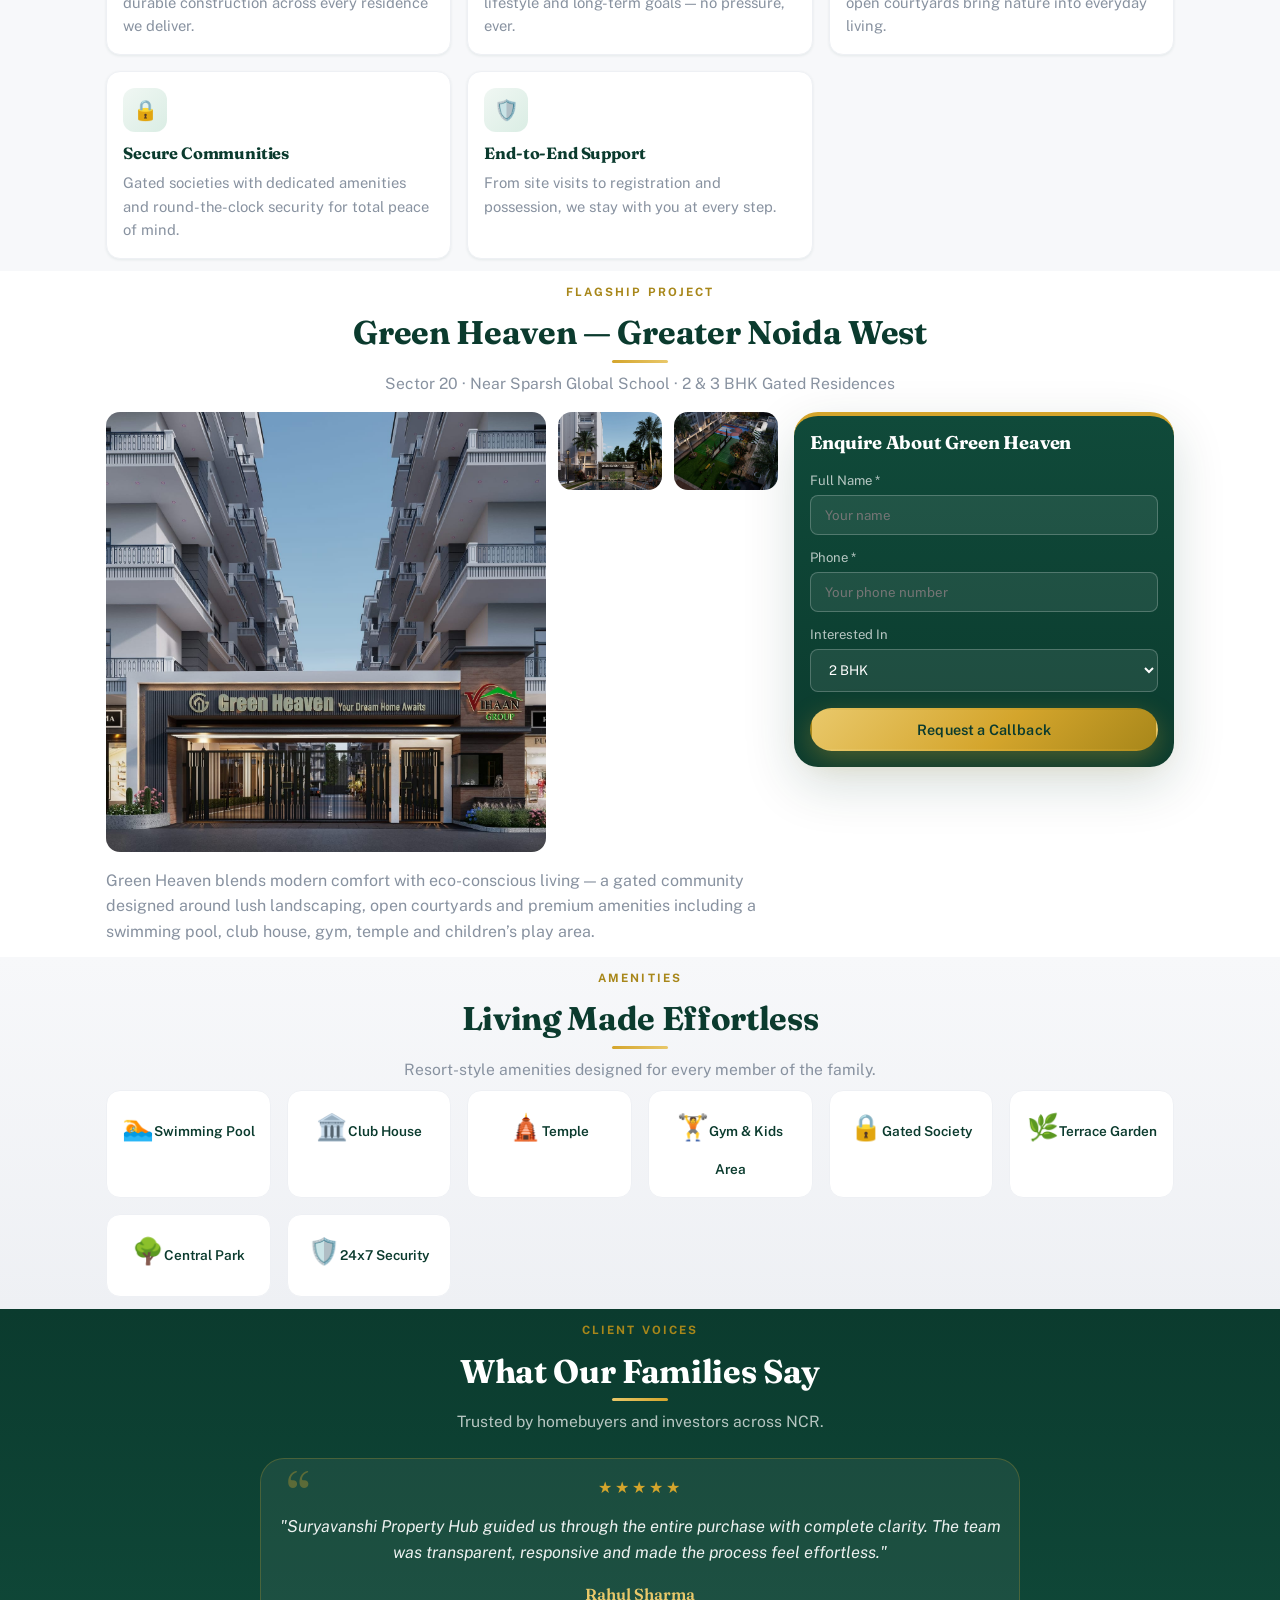
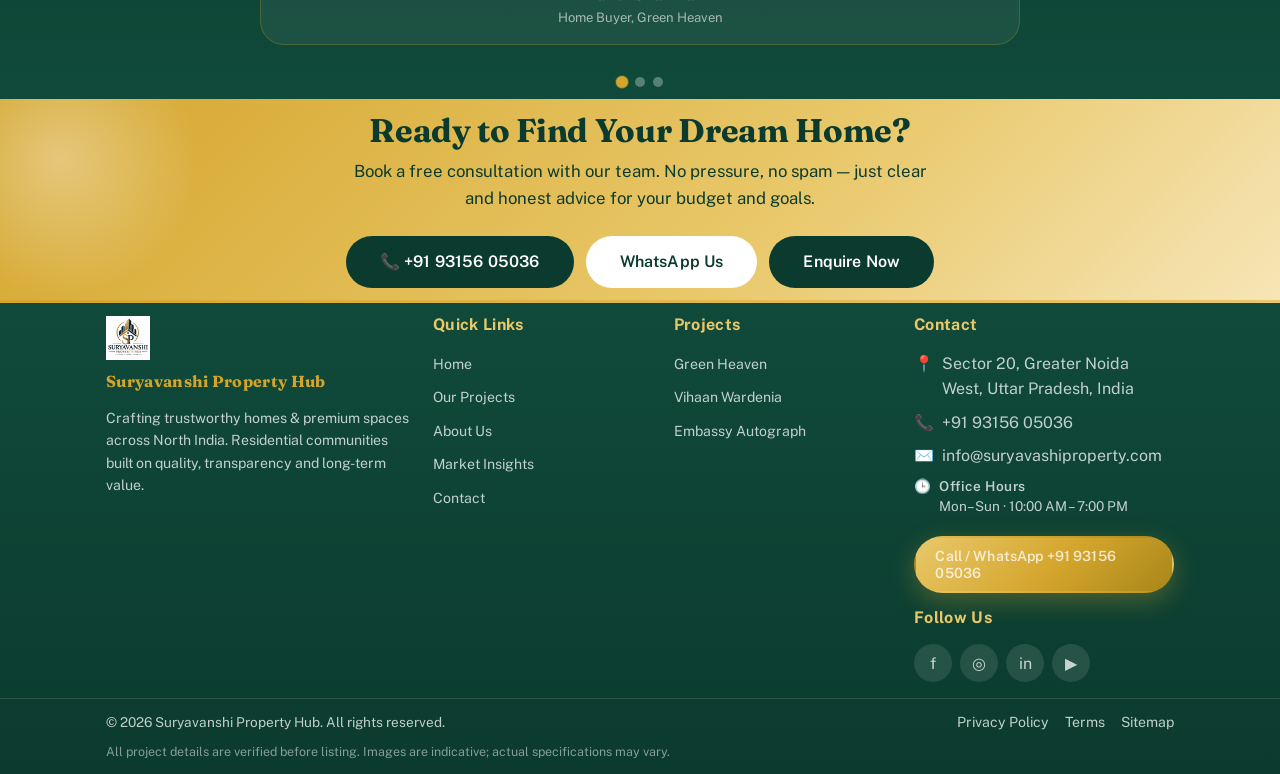
==== commit 104cbdb5: "Add NBFC to bank tie-ups ticker, add Plots & Villa to hero badges and enquiry Interested In dropdown" ====
--- a/index.html
+++ b/index.html
@@ -84,6 +84,8 @@
       <p>Premium 2 &amp; 3 BHK gated residences in Sector 20, Greater Noida West. Eco-friendly living with world-class amenities.</p>
       <div class="hero-badges">
         <span class="hero-badge">✔ 2 & 3 BHK</span>
+        <span class="hero-badge">✔ Plots</span>
+        <span class="hero-badge">✔ Villa</span>
         <span class="hero-badge">✔ Gated Society</span>
         <span class="hero-badge">✔ 24×7 Security</span>
       </div>
@@ -193,6 +195,8 @@
               <select>
                 <option>2 BHK</option>
                 <option>3 BHK</option>
+                <option>Plots</option>
+                <option>Villa</option>
                 <option>General Enquiry</option>
               </select>
               <div id="enqMsg" class="form-msg"></div>
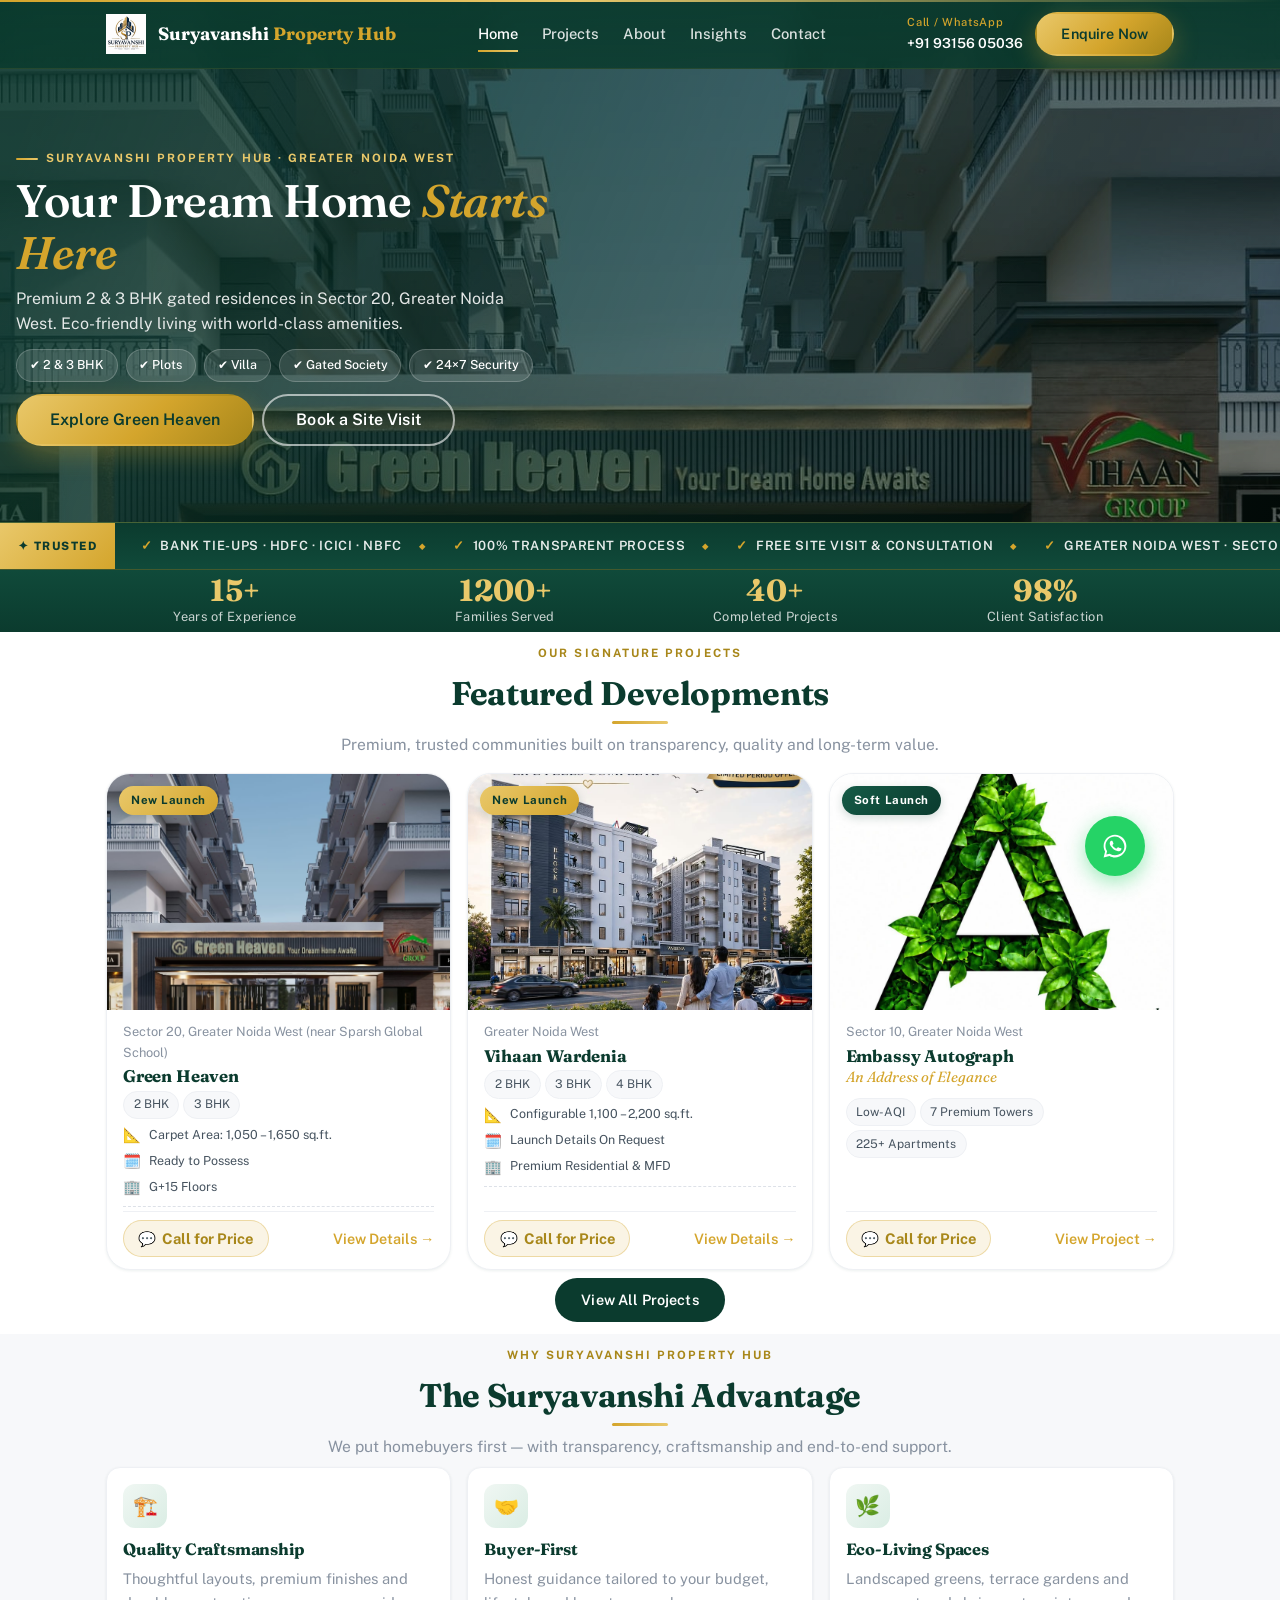
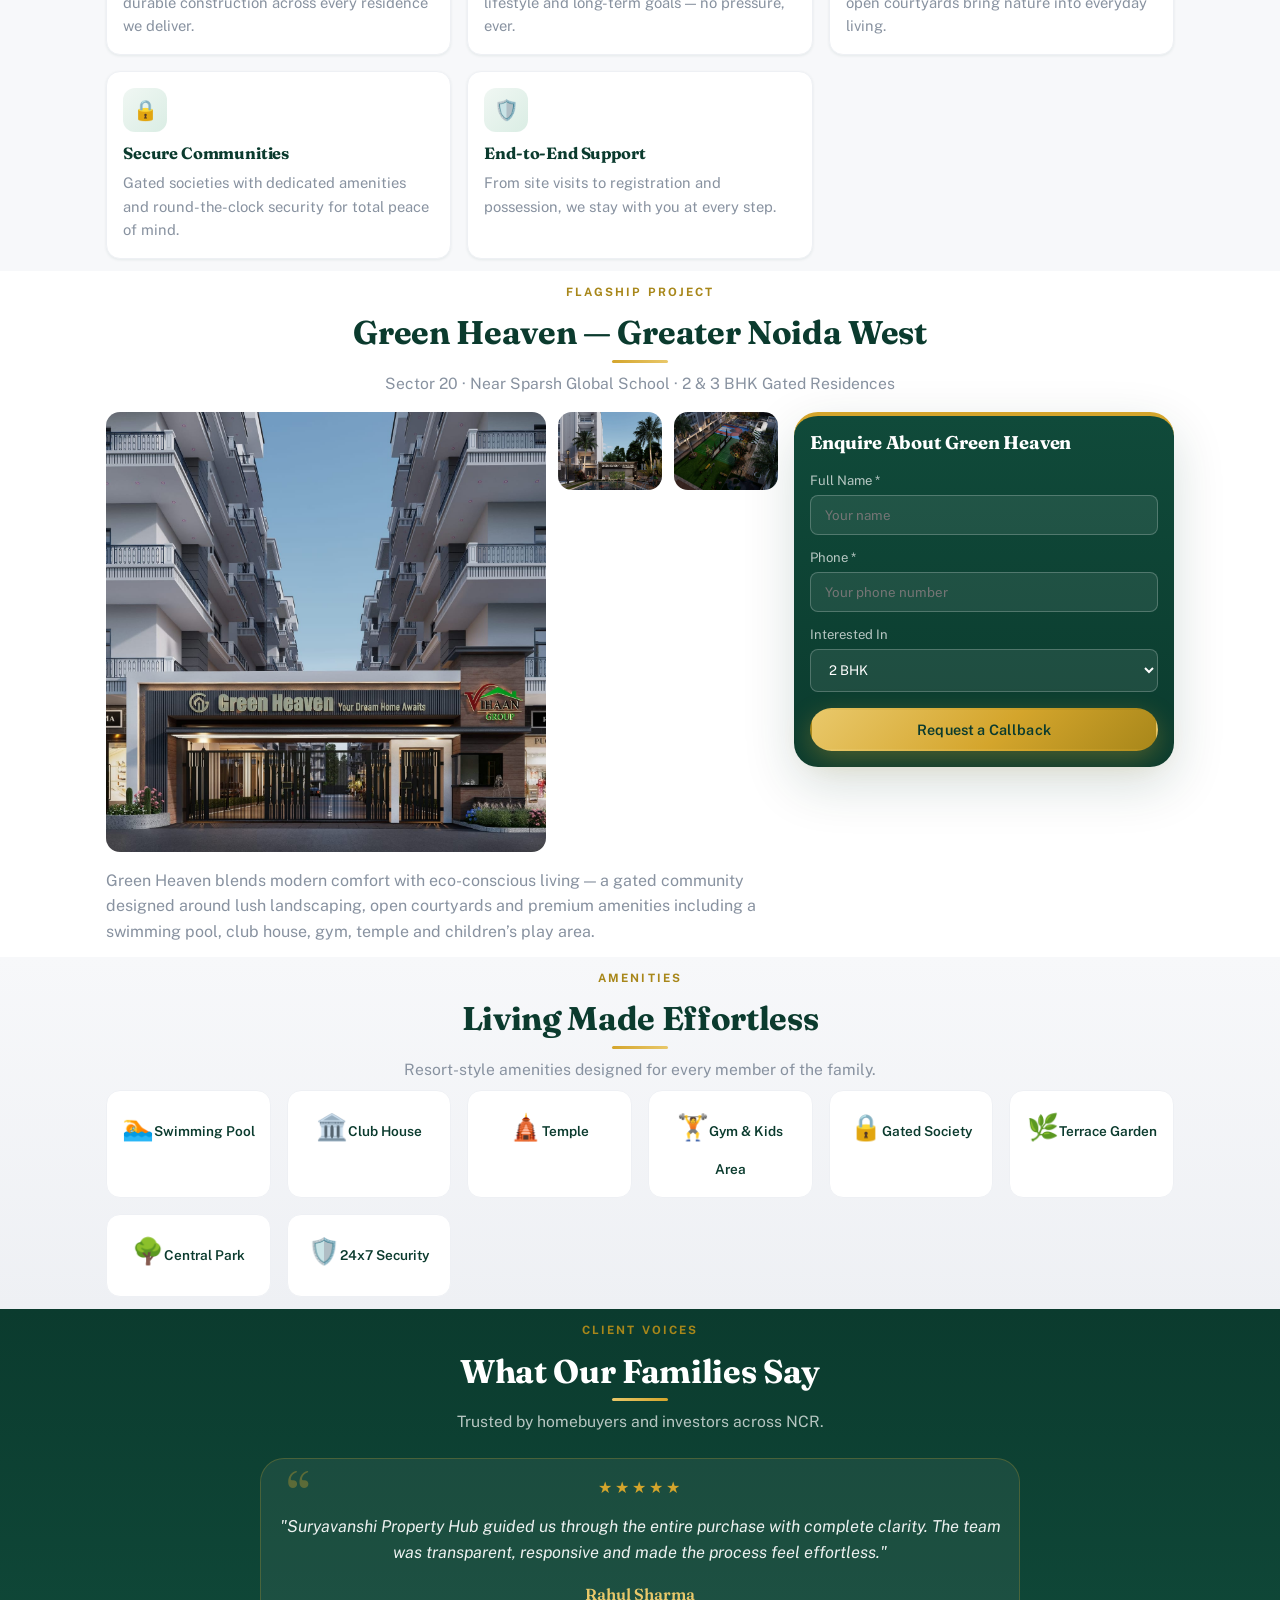
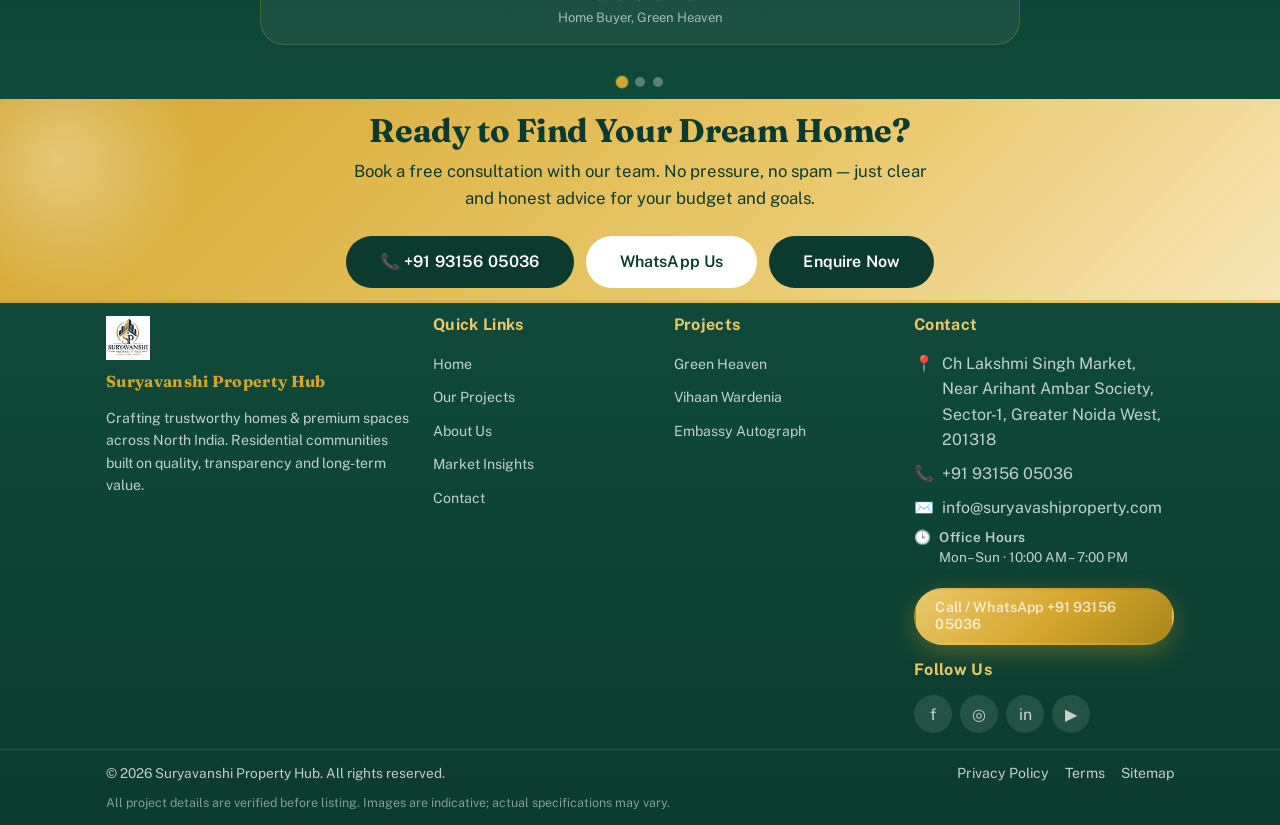
==== commit f016e80b: "Update office address to Ch Lakshmi Singh Market, Sector-1, Greater Noida West (201318) site-wide" ====
--- a/index.html
+++ b/index.html
@@ -26,10 +26,10 @@
     "email": "info@suryavashiproperty.com",
     "address": {
       "@type": "PostalAddress",
-      "streetAddress": "Sector 20, Greater Noida West",
+      "streetAddress": "Ch Lakshmi Singh Market, Near Arihant Ambar Society, Sector-1, Greater Noida West",
       "addressLocality": "Greater Noida",
       "addressRegion": "Uttar Pradesh",
-      "postalCode": "201308",
+      "postalCode": "201318",
       "addressCountry": "IN"
     },
     "areaServed": "NCR",
@@ -277,7 +277,7 @@
       <div>
         <h4>Contact</h4>
         <ul class="footer-contact">
-          <li><span class="ic">📍</span> <span>Sector 20, Greater Noida West, Uttar Pradesh, India</span></li>
+          <li><span class="ic">📍</span> <span>Ch Lakshmi Singh Market, Near Arihant Ambar Society, Sector-1, Greater Noida West, 201318</span></li>
           <li><span class="ic">📞</span> <span>+91 93156 05036</span></li>
           <li><span class="ic">✉️</span> <span>info@suryavashiproperty.com</span></li>
           <li class="footer-hours"><span class="ic">🕒</span> <span><strong>Office Hours</strong>Mon–Sun · 10:00 AM – 7:00 PM</span></li>
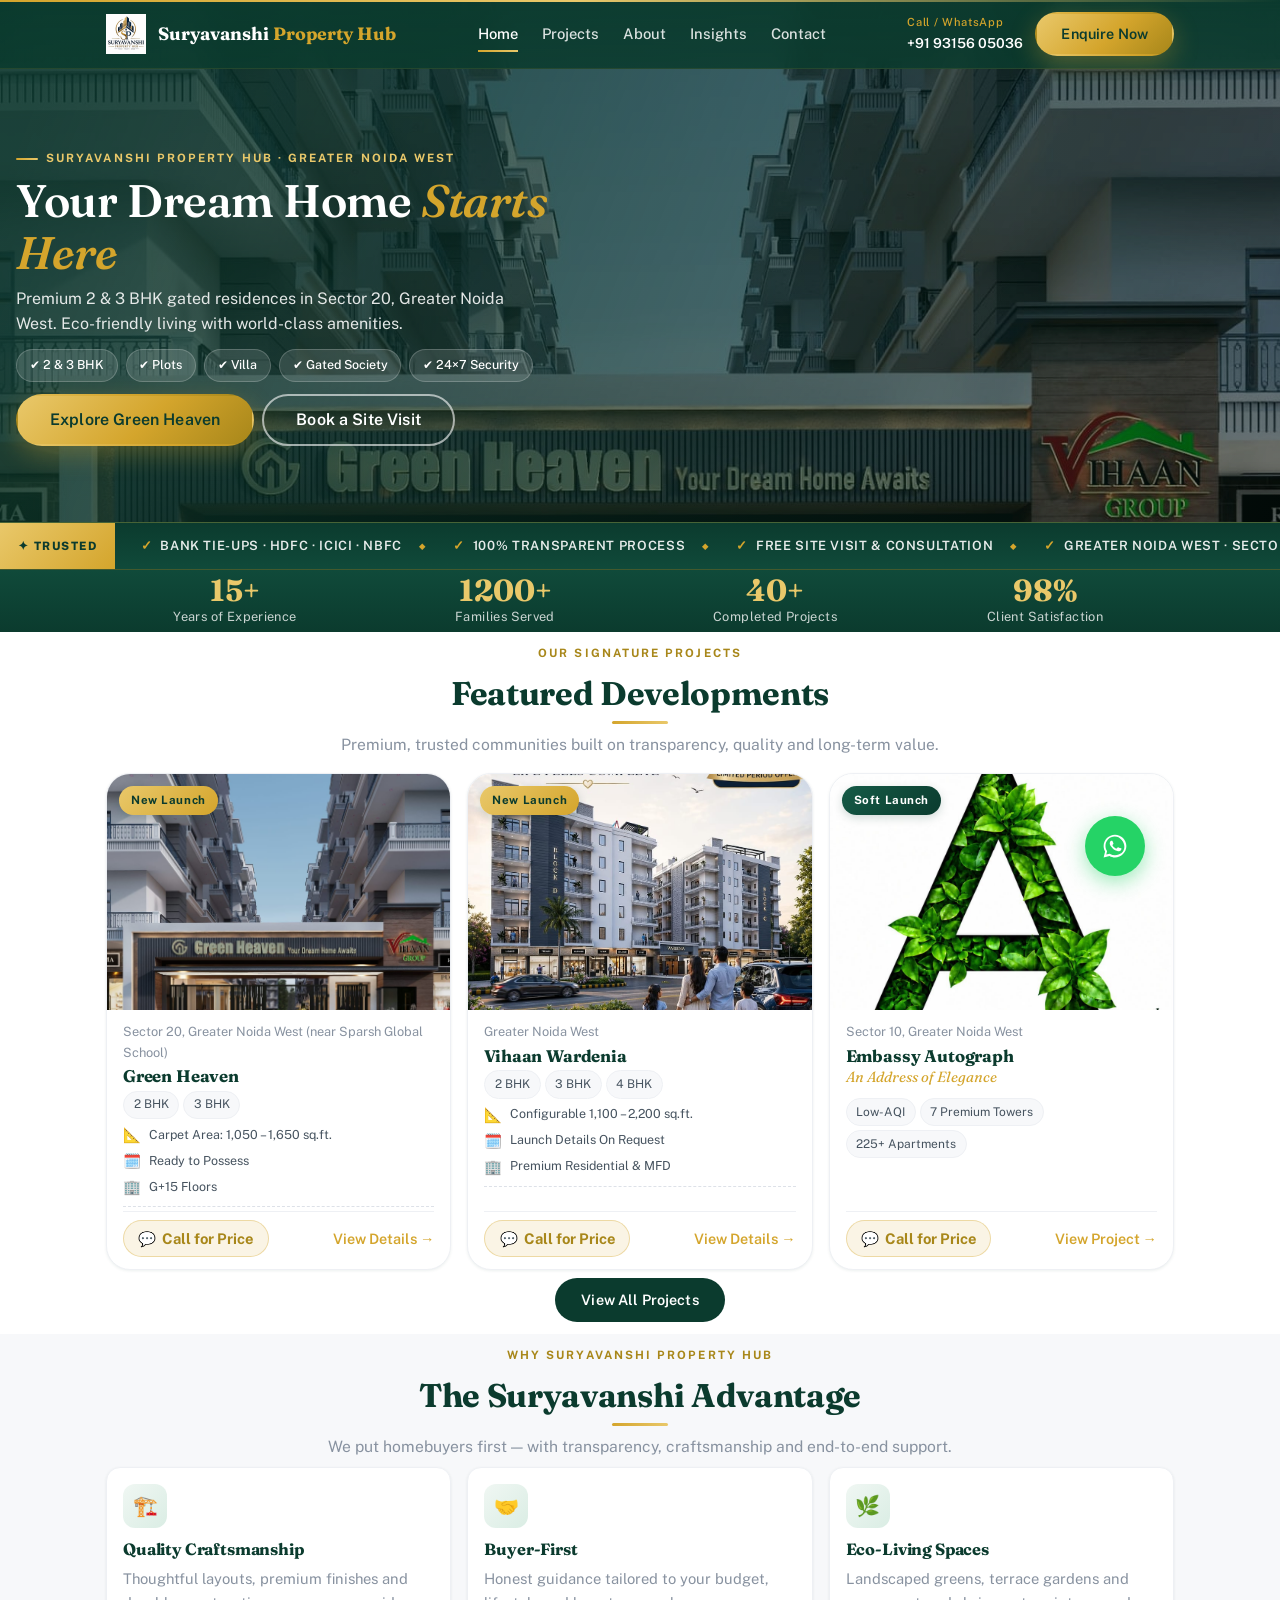
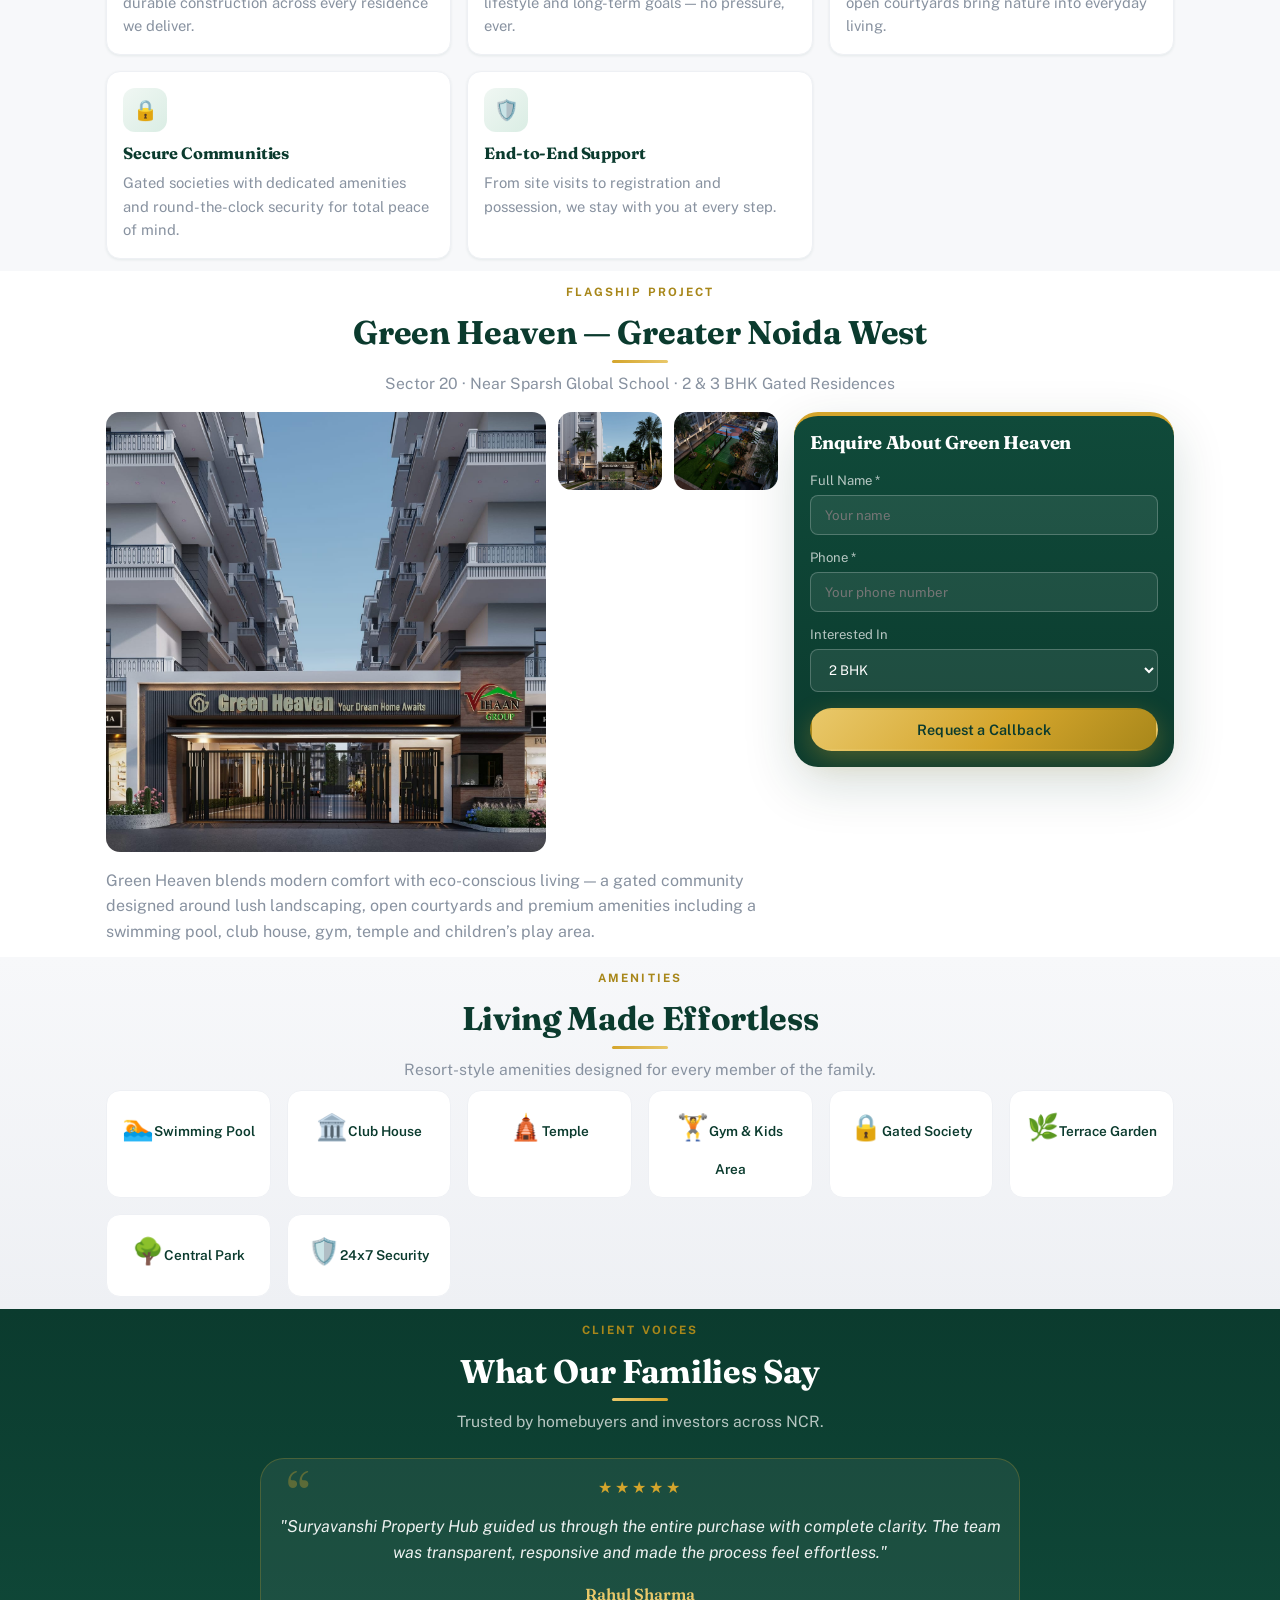
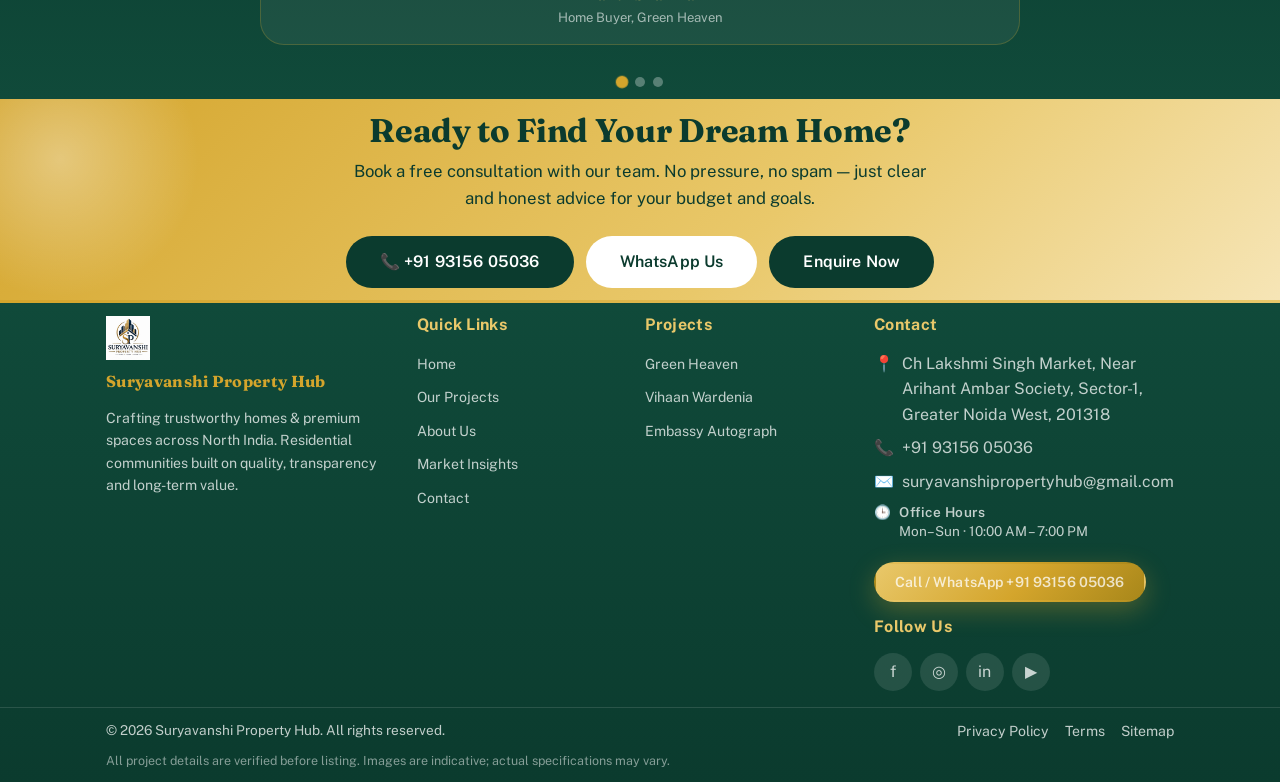
==== commit e5fa7f8b: "Replace contact email with suryavanshipropertyhub@gmail.com site-wide" ====
--- a/index.html
+++ b/index.html
@@ -23,7 +23,7 @@
     "url": "https://abdullahalhassan1800-glitch.github.io/suryavashi-property-hub/",
     "logo": "https://abdullahalhassan1800-glitch.github.io/suryavashi-property-hub/images/suryavanshi-logo.png?v=34",
     "telephone": "+91 93156 05036",
-    "email": "info@suryavashiproperty.com",
+    "email": "suryavanshipropertyhub@gmail.com",
     "address": {
       "@type": "PostalAddress",
       "streetAddress": "Ch Lakshmi Singh Market, Near Arihant Ambar Society, Sector-1, Greater Noida West",
@@ -279,7 +279,7 @@
         <ul class="footer-contact">
           <li><span class="ic">📍</span> <span>Ch Lakshmi Singh Market, Near Arihant Ambar Society, Sector-1, Greater Noida West, 201318</span></li>
           <li><span class="ic">📞</span> <span>+91 93156 05036</span></li>
-          <li><span class="ic">✉️</span> <span>info@suryavashiproperty.com</span></li>
+          <li><span class="ic">✉️</span> <span>suryavanshipropertyhub@gmail.com</span></li>
           <li class="footer-hours"><span class="ic">🕒</span> <span><strong>Office Hours</strong>Mon–Sun · 10:00 AM – 7:00 PM</span></li>
         </ul>
         <a class="btn btn-gold ft-call" href="tel:+919315605036">Call / WhatsApp +91 93156 05036</a>
